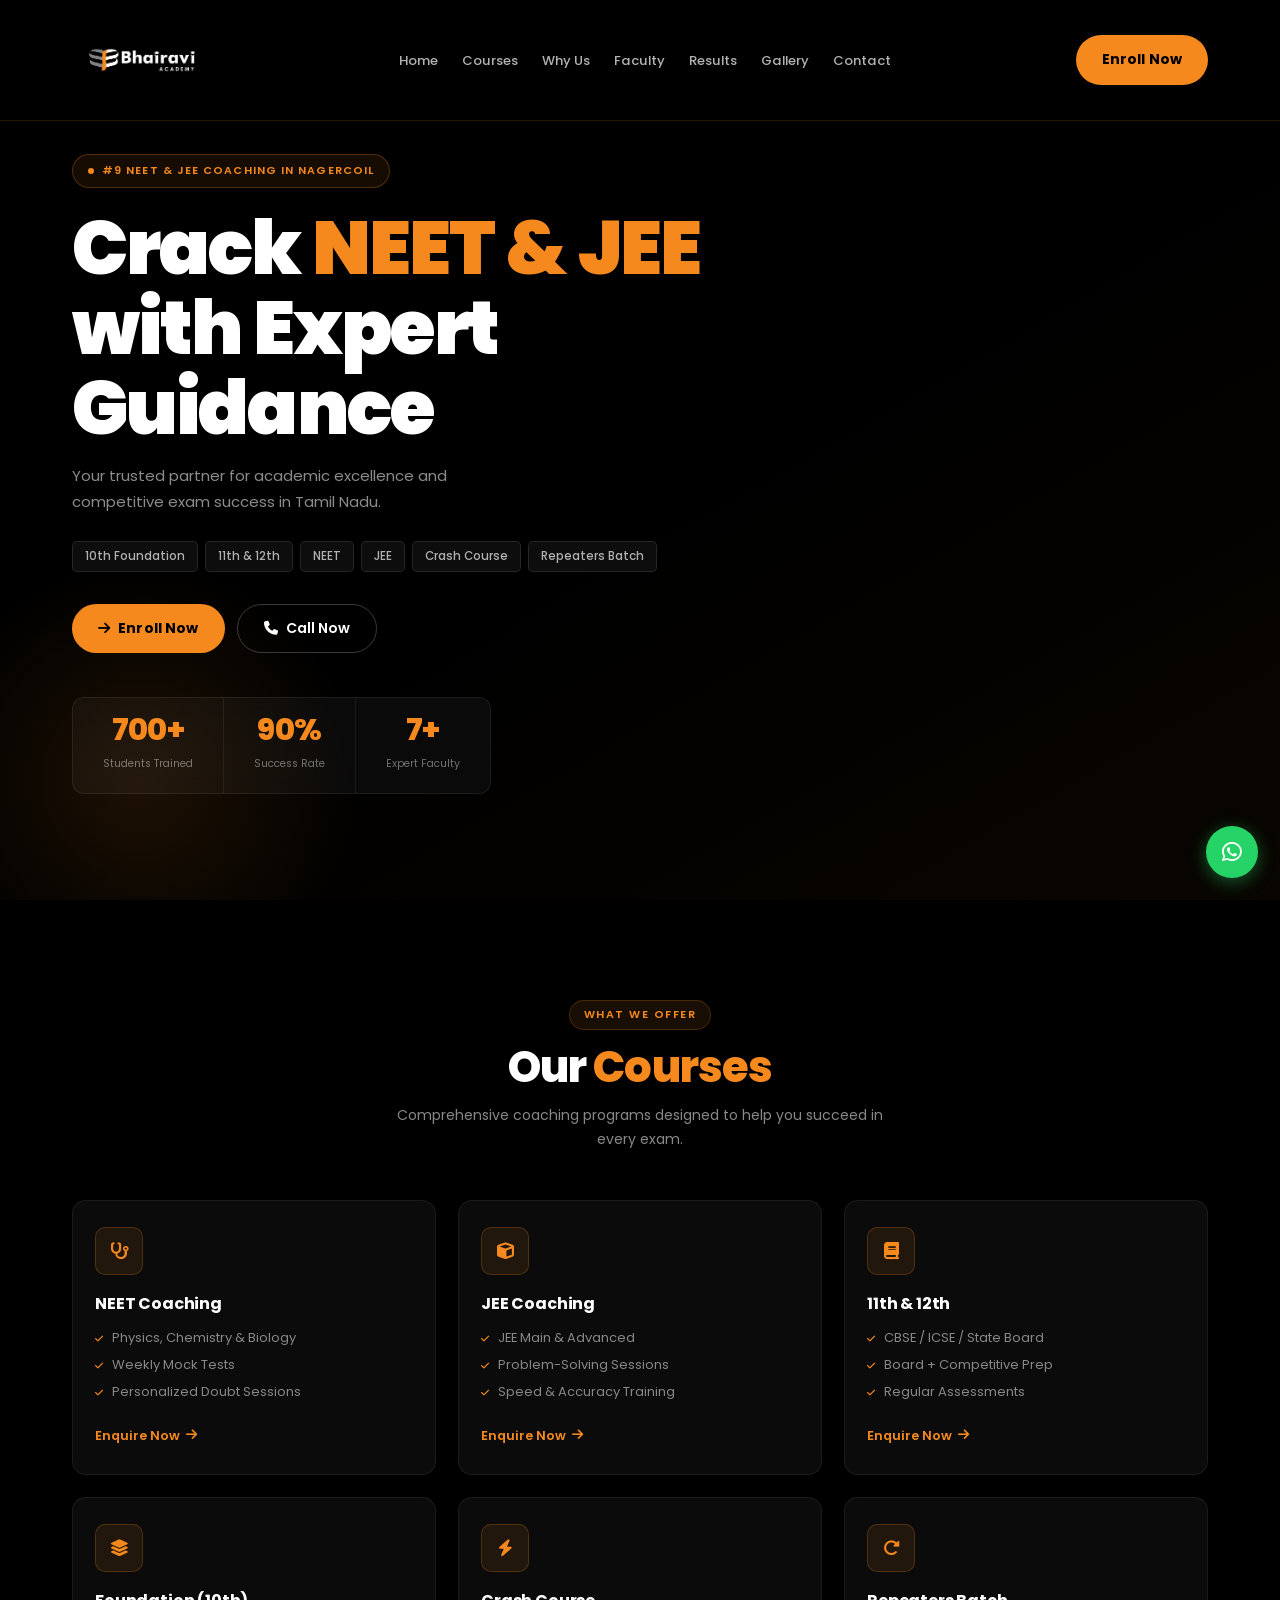
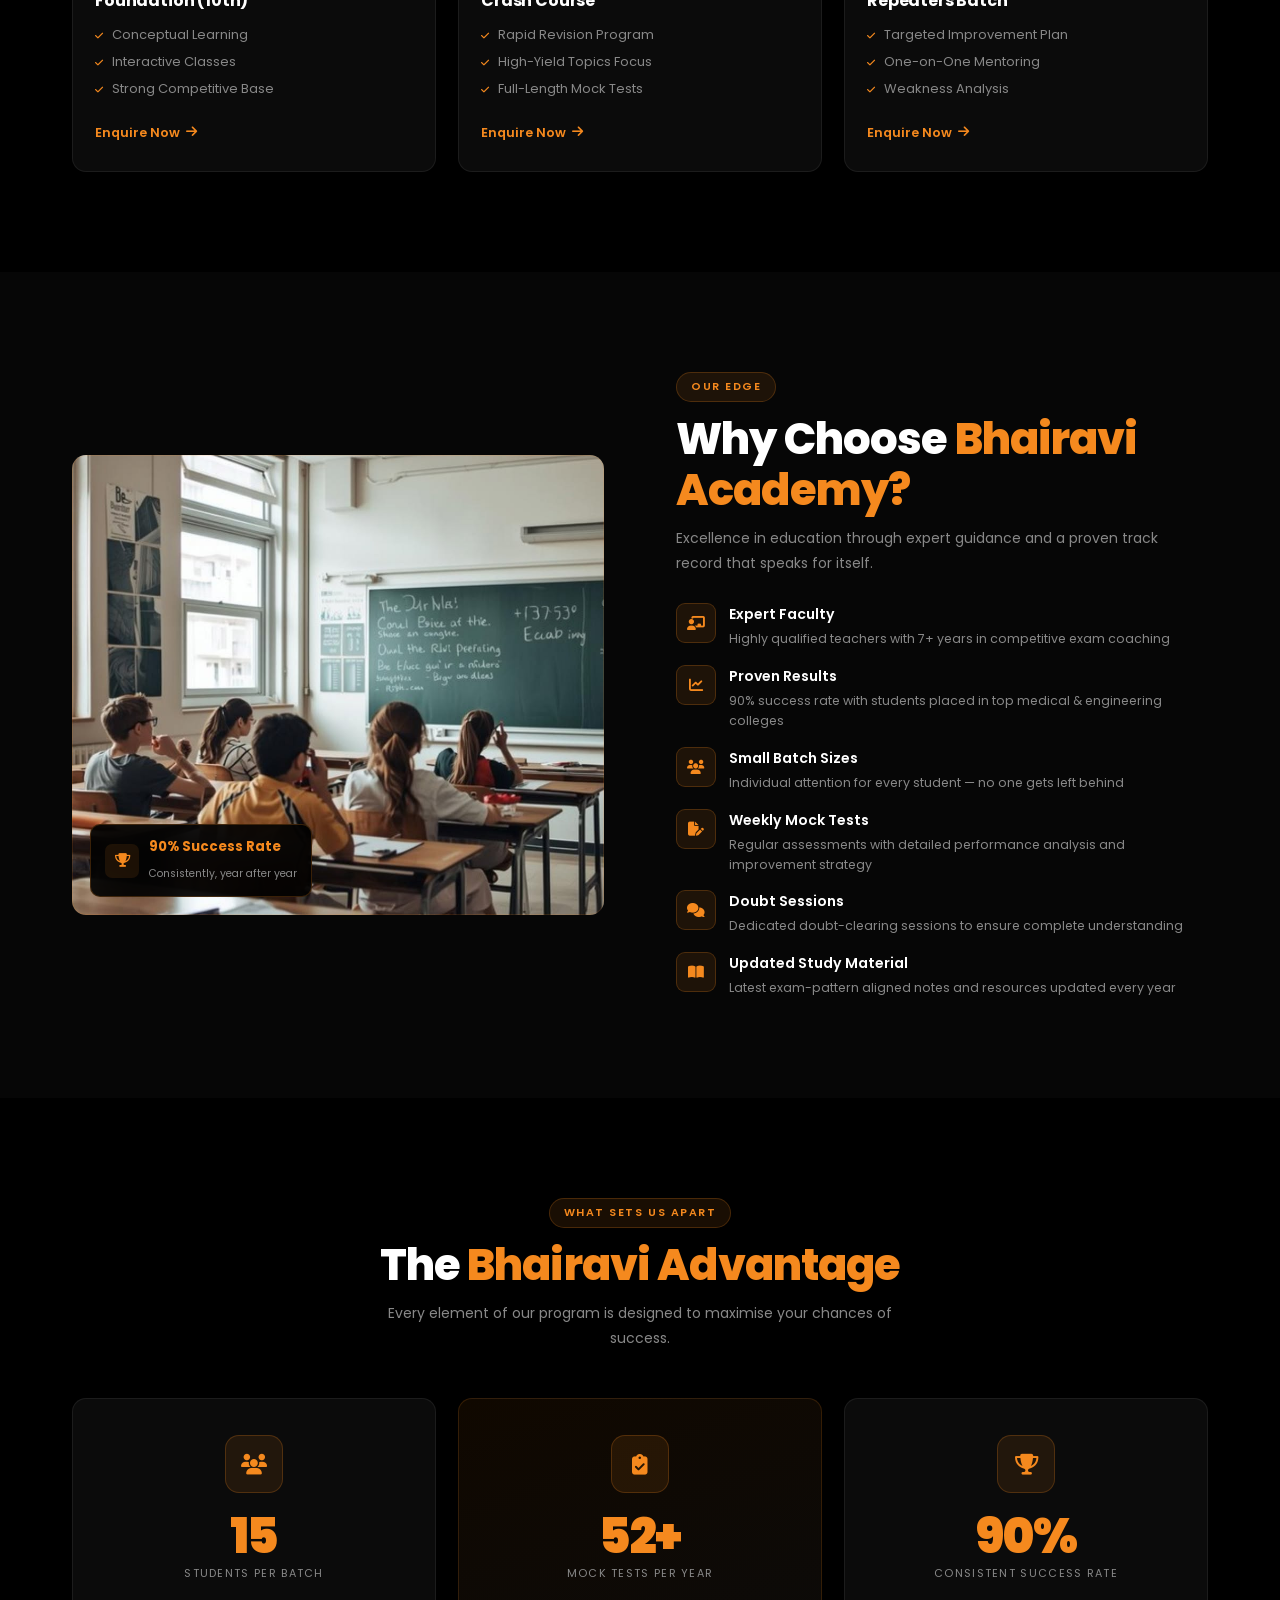
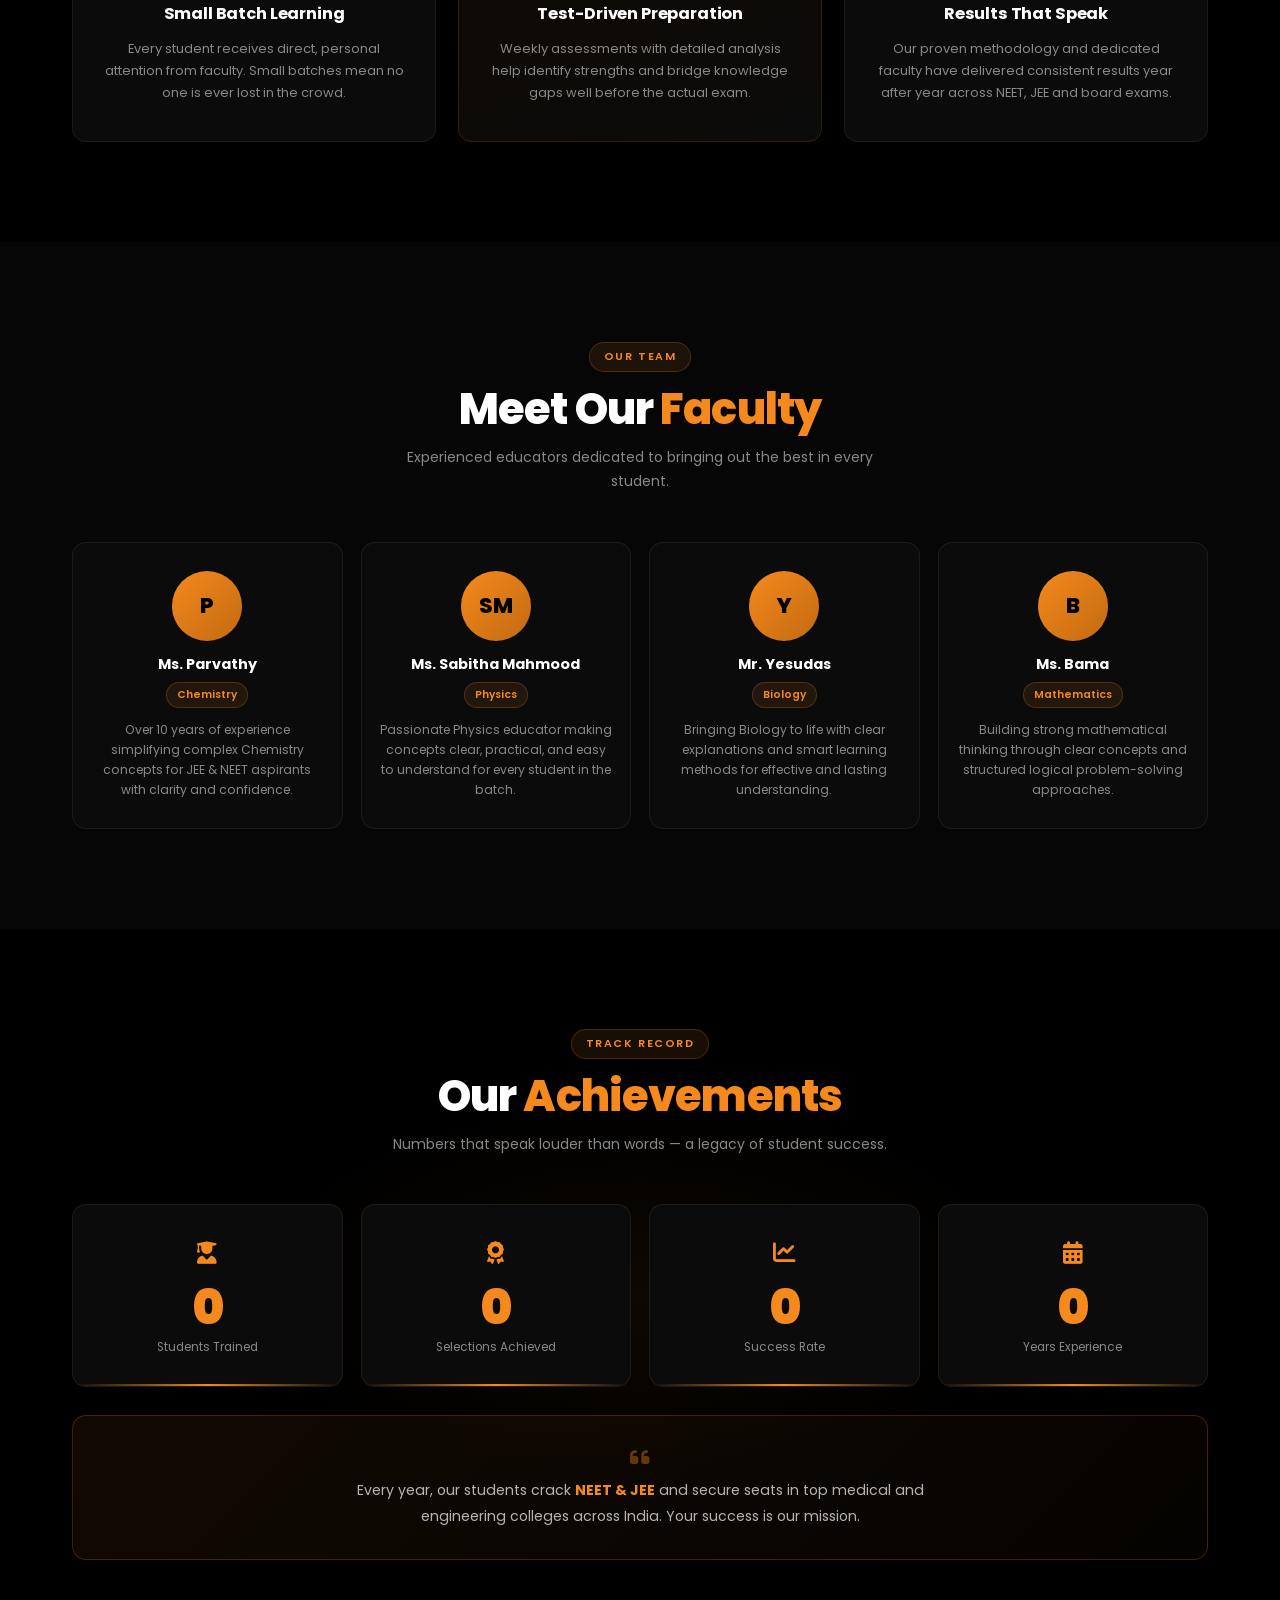
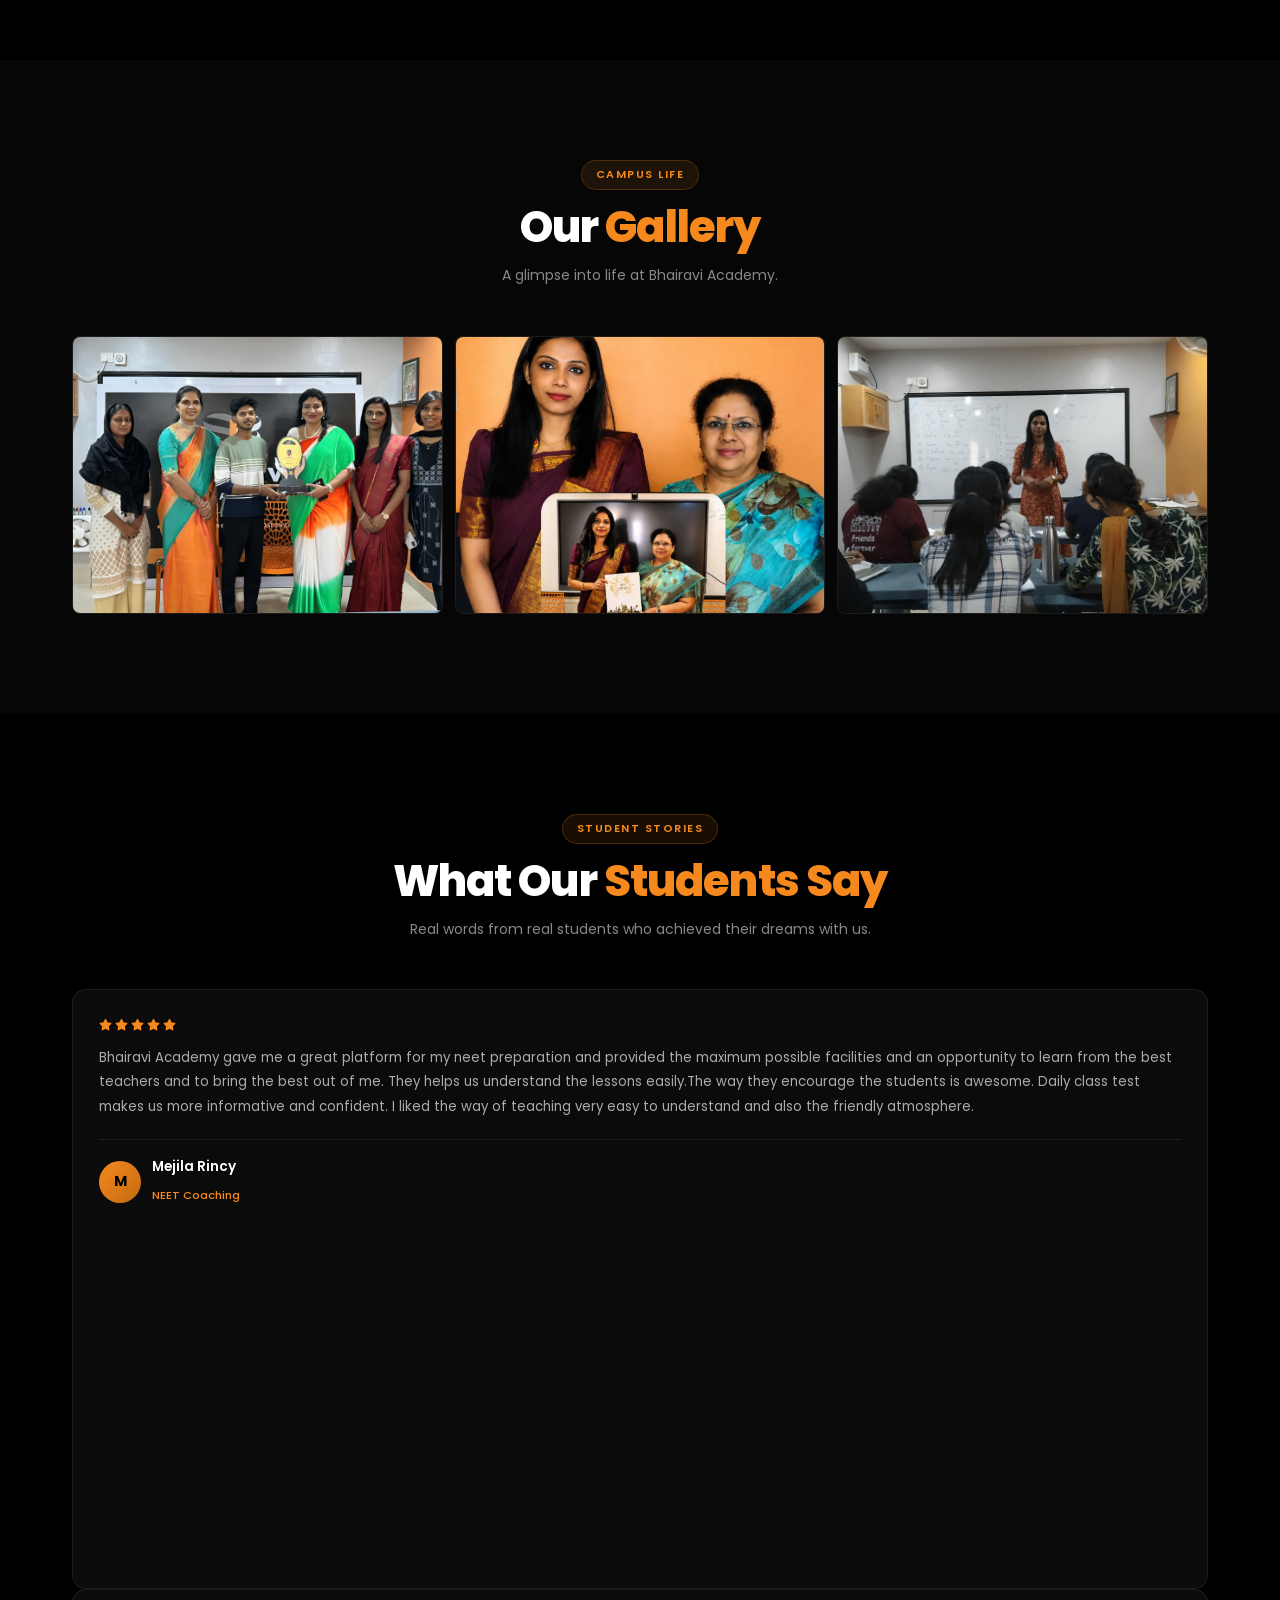
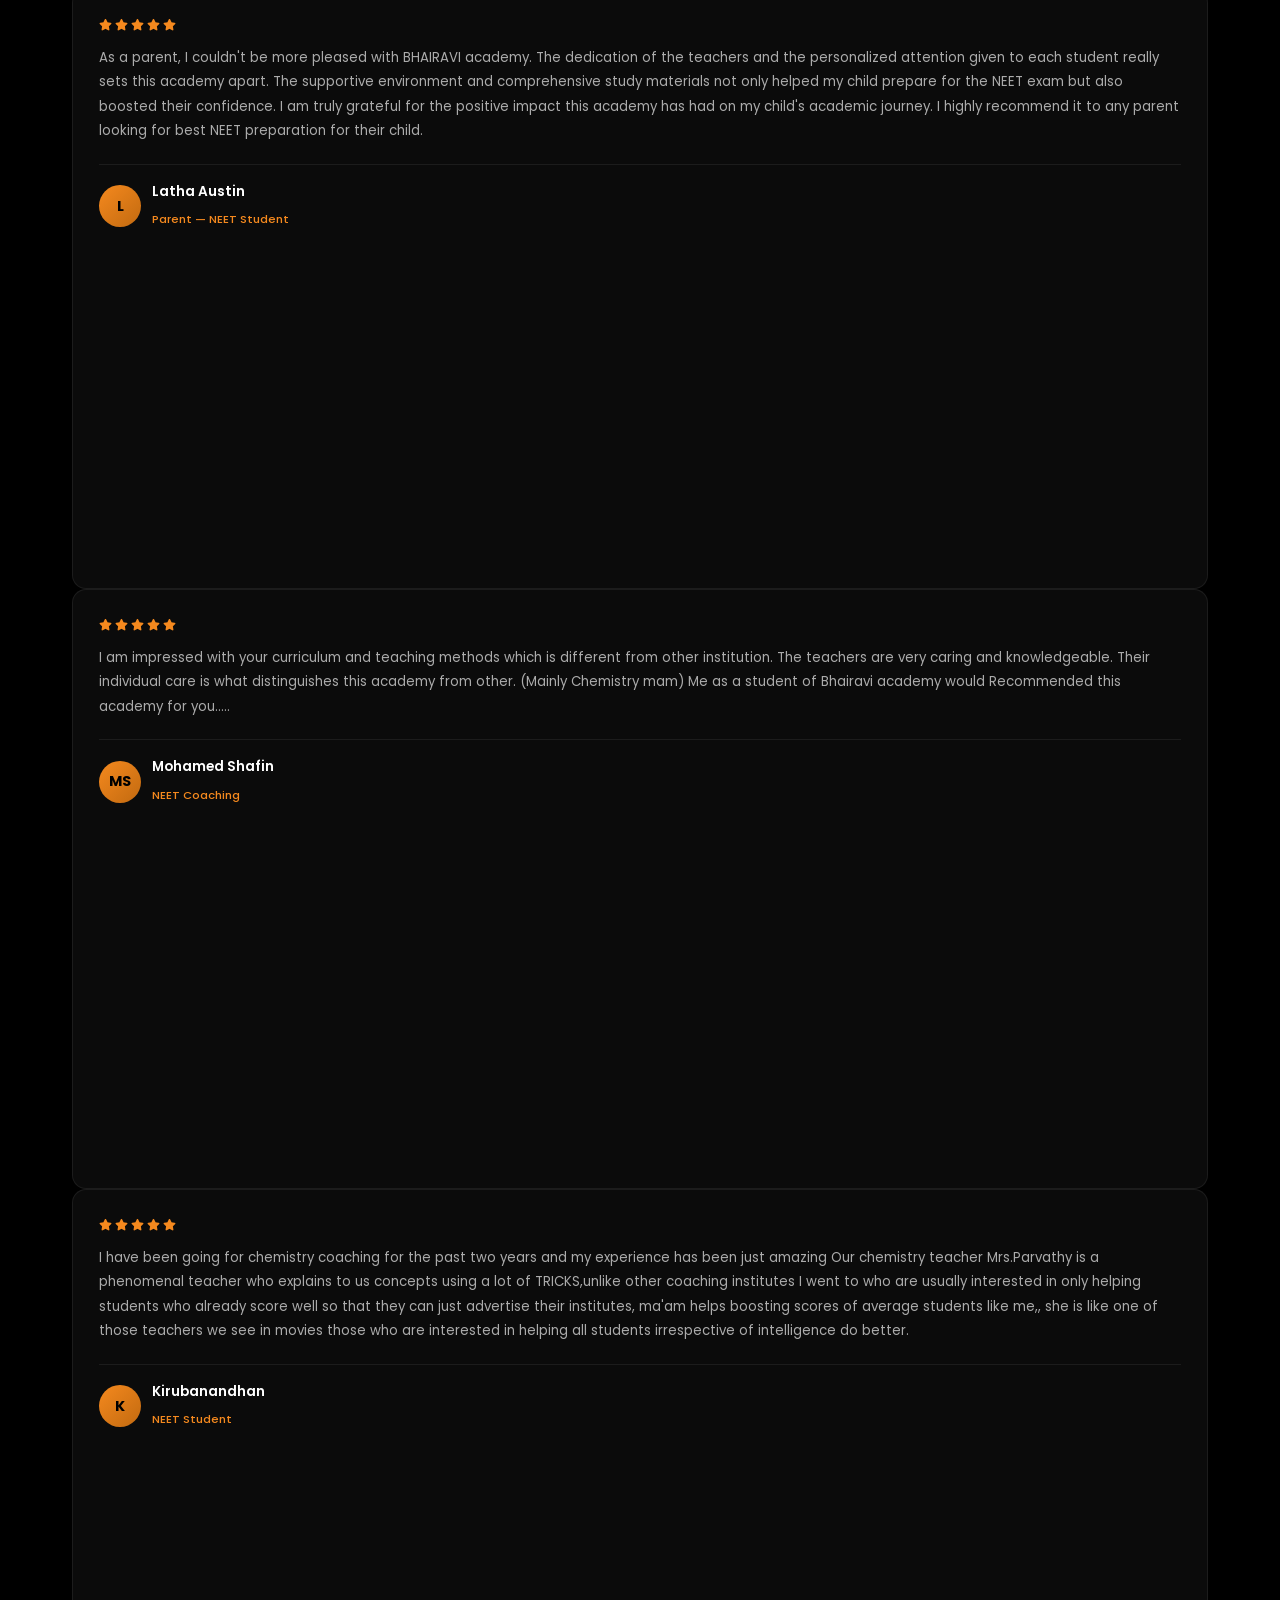
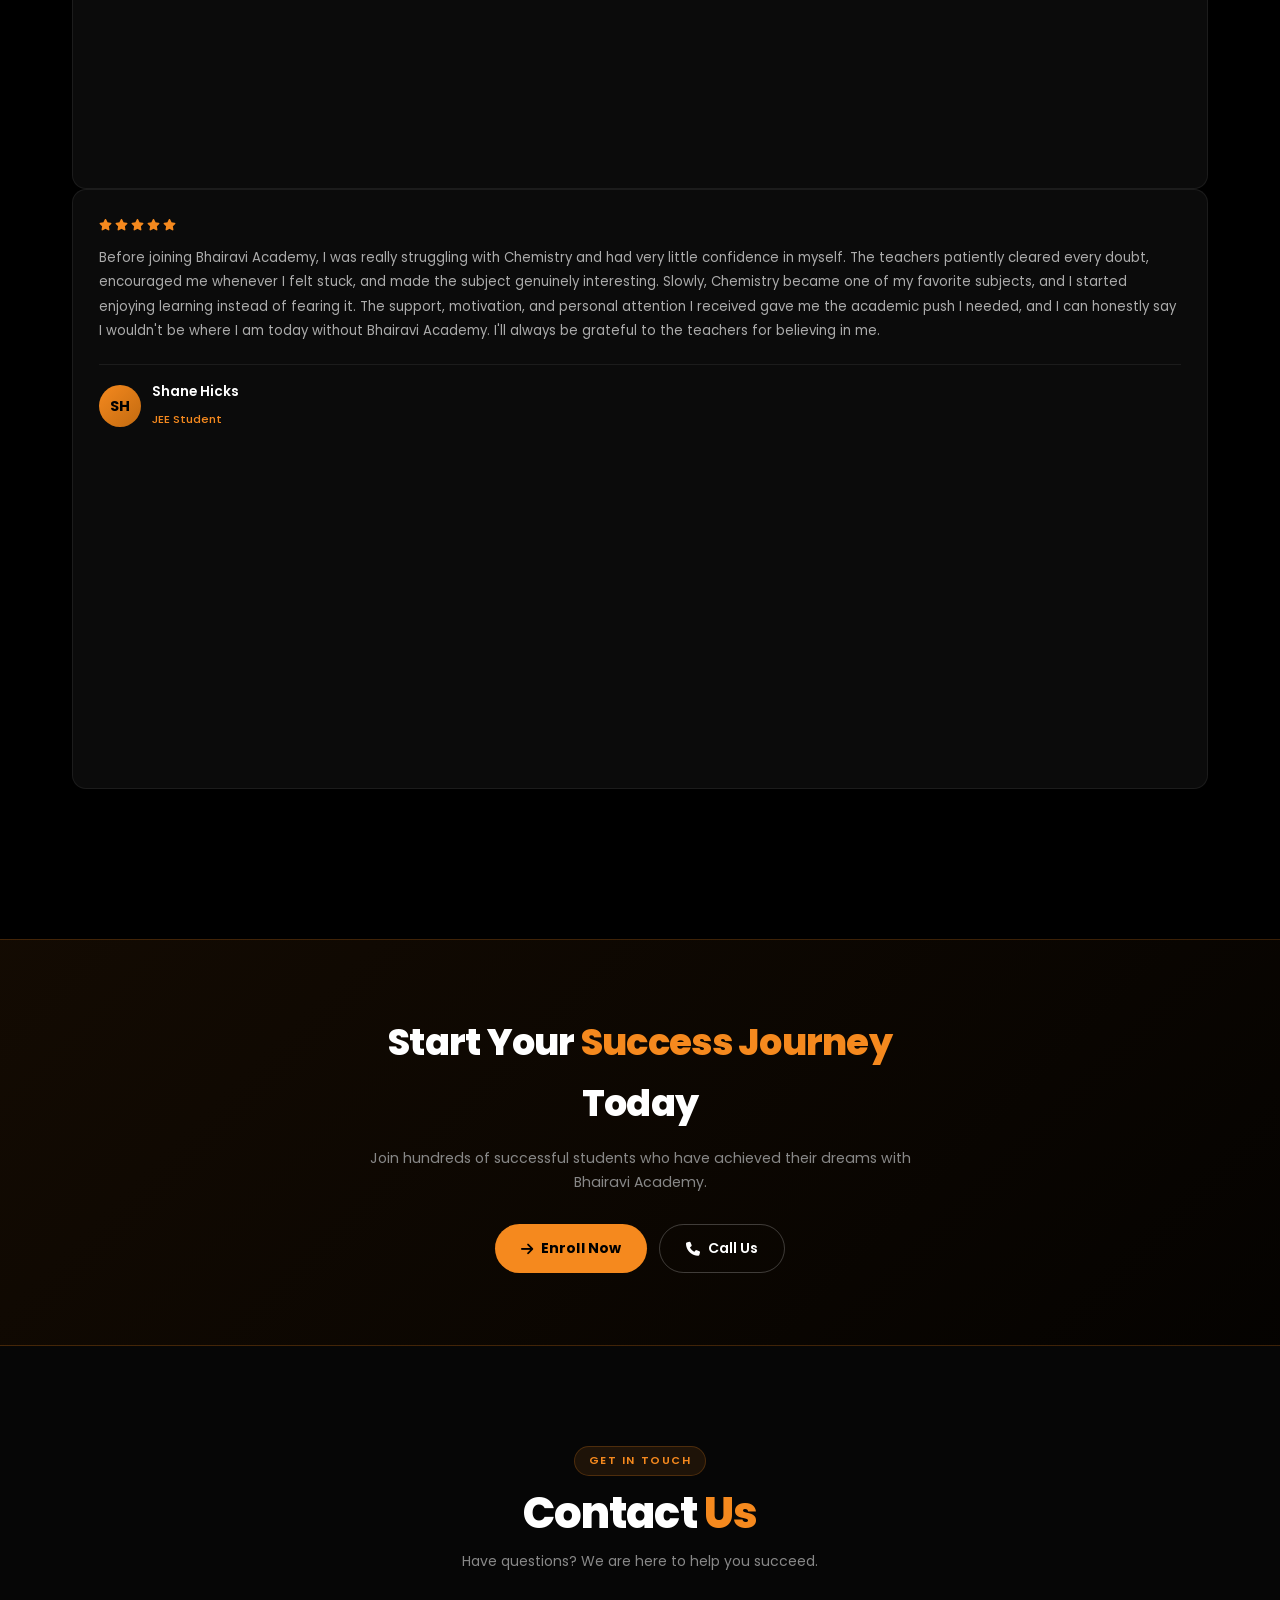
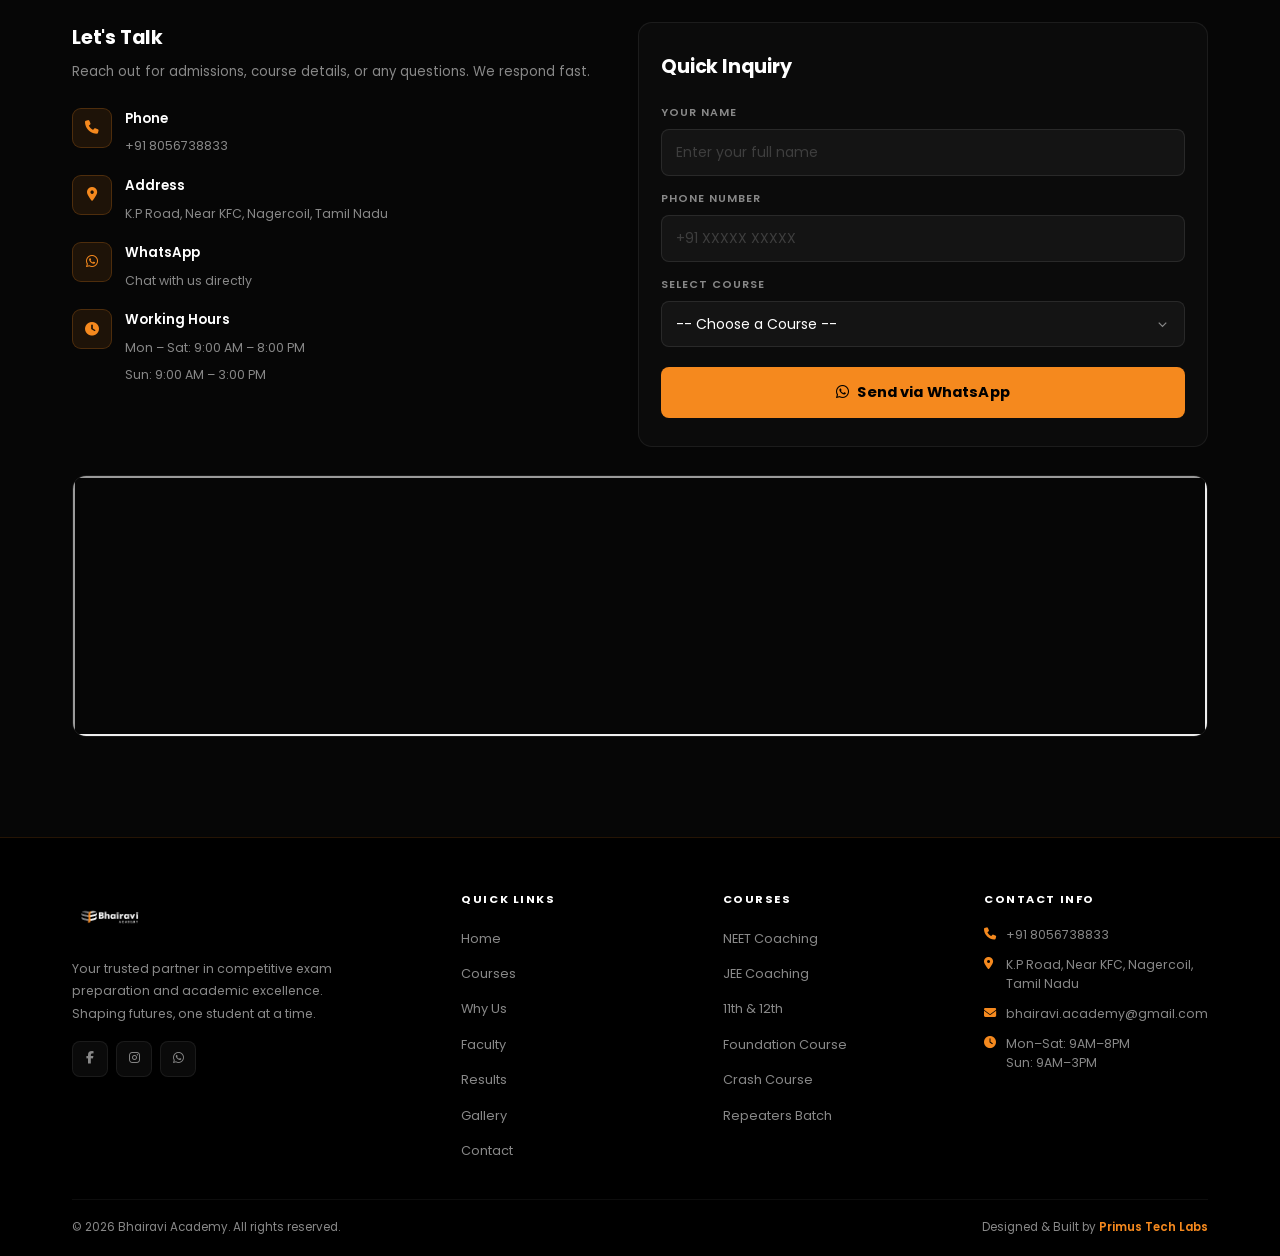
==== index.html @ cbb54122 "first commit" ====
<!DOCTYPE html>
<html lang="en">

<head>
    <meta charset="UTF-8">
    <meta name="viewport" content="width=device-width, initial-scale=1.0">
    <meta name="description"
        content="Bhairavi Academy - Expert NEET & JEE Coaching in Nagercoil. 90% Success Rate, Expert Faculty, Small Batches.">
    <meta name="theme-color" content="#F5891E">
    <title>Bhairavi Academy - NEET & JEE Coaching Excellence</title>

    <!-- Google Fonts -->
    <link href="https://fonts.googleapis.com/css2?family=Poppins:wght@300;400;500;600;700;800;900&display=swap"
        rel="stylesheet">
    <!-- AOS -->
    <link href="https://cdnjs.cloudflare.com/ajax/libs/aos/2.3.4/aos.css" rel="stylesheet">
    <!-- Swiper -->
    <link href="https://cdnjs.cloudflare.com/ajax/libs/Swiper/10.3.1/swiper-bundle.min.css" rel="stylesheet">
    <!-- Font Awesome -->
    <link rel="stylesheet" href="https://cdnjs.cloudflare.com/ajax/libs/font-awesome/6.5.0/css/all.min.css">
    <!-- Stylesheet -->
    <link rel="stylesheet" href="style.css">
</head>

<body>

    <!-- ===== NAVBAR ===== -->
    <nav class="navbar" id="navbar">
        <div class="container nav-container">
            <a href="#home" class="nav-logo">
                <img src="image.png" alt="Bhairavi Academy">
            </a>
            <ul class="nav-links" id="navLinks">
                <li><a href="#home">Home</a></li>
                <li><a href="#courses">Courses</a></li>
                <li><a href="#why-us">Why Us</a></li>
                <li><a href="#faculty">Faculty</a></li>
                <li><a href="#results">Results</a></li>
                <li><a href="#gallery">Gallery</a></li>
                <li><a href="#contact">Contact</a></li>
            </ul>
            <a href="#contact" class="btn-primary nav-enroll">Enroll Now</a>
            <button class="hamburger" id="hamburger" aria-label="Open menu">
                <span></span>
                <span></span>
                <span></span>
            </button>
        </div>
    </nav>

    <!-- Mobile Overlay -->
    <div class="mobile-overlay" id="mobileOverlay"></div>

    <!-- Mobile Drawer -->
    <div class="mobile-menu" id="mobileMenu">
        <button class="mobile-close" id="mobileClose" aria-label="Close menu">
            <i class="fas fa-times"></i>
        </button>
        <div class="mobile-logo">
            <img src="image.png" alt="Bhairavi Academy">
        </div>
        <nav class="mobile-nav">
            <a href="#home" class="mobile-link">Home</a>
            <a href="#courses" class="mobile-link">Courses</a>
            <a href="#why-us" class="mobile-link">Why Us</a>
            <a href="#faculty" class="mobile-link">Faculty</a>
            <a href="#results" class="mobile-link">Results</a>
            <a href="#gallery" class="mobile-link">Gallery</a>
            <a href="#contact" class="mobile-link">Contact</a>
        </nav>
        <a href="#contact" class="btn-primary mobile-link mobile-enroll">
            <i class="fas fa-arrow-right"></i> Enroll Now
        </a>
    </div>

    <!-- ===== HERO ===== -->
    <section class="hero" id="home">
        <div class="hero-bg"></div>
        <div class="hero-overlay"></div>
        <div class="hero-glow"></div>
        <div class="container">
            <div class="hero-content">
                <div class="hero-badge">
                    <span class="hero-badge-dot"></span>
                    <span>#9 NEET &amp; JEE Coaching in Nagercoil</span>
                </div>
                <h1 class="hero-title">
                    Crack <span class="text-accent">NEET &amp; JEE</span><br>
                    with Expert Guidance
                </h1>
                <p class="hero-subtitle">
                    Your trusted partner for academic excellence and competitive exam success in Tamil Nadu.
                </p>
                <div class="hero-tags">
                    <span class="tag">10th Foundation</span>
                    <span class="tag">11th &amp; 12th</span>
                    <span class="tag">NEET</span>
                    <span class="tag">JEE</span>
                    <span class="tag">Crash Course</span>
                    <span class="tag">Repeaters Batch</span>
                </div>
                <div class="hero-actions">
                    <a href="#contact" class="btn-primary">
                        <i class="fas fa-arrow-right"></i> Enroll Now
                    </a>
                    <a href="tel:+918056738833" class="btn-outline">
                        <i class="fas fa-phone"></i> Call Now
                    </a>
                </div>
                <div class="hero-stats">
                    <div class="hero-stat">
                        <strong>700+</strong>
                        <span>Students Trained</span>
                    </div>
                    <div class="hero-stat-divider"></div>
                    <div class="hero-stat">
                        <strong>90%</strong>
                        <span>Success Rate</span>
                    </div>
                    <div class="hero-stat-divider"></div>
                    <div class="hero-stat">
                        <strong>7+</strong>
                        <span>Expert Faculty</span>
                    </div>
                </div>
            </div>
        </div>
    </section>

    <!-- ===== COURSES ===== -->
    <section class="section" id="courses">
        <div class="container">
            <div class="section-header" data-aos="fade-up">
                <span class="section-label">What We Offer</span>
                <h2 class="section-title">Our <span class="text-accent">Courses</span></h2>
                <p class="section-subtitle">Comprehensive coaching programs designed to help you succeed in every exam.
                </p>
            </div>
            <div class="courses-grid">
                <div class="course-card" data-aos="fade-up" data-aos-delay="0">
                    <div class="course-icon">
                        <i class="fas fa-stethoscope"></i>
                    </div>
                    <h3 class="course-title">NEET Coaching</h3>
                    <ul class="course-list">
                        <li><i class="fas fa-check"></i> Physics, Chemistry &amp; Biology</li>
                        <li><i class="fas fa-check"></i> Weekly Mock Tests</li>
                        <li><i class="fas fa-check"></i> Personalized Doubt Sessions</li>
                    </ul>
                    <a href="#contact" class="course-cta">Enquire Now <i class="fas fa-arrow-right"></i></a>
                </div>
                <div class="course-card" data-aos="fade-up" data-aos-delay="80">
                    <div class="course-icon">
                        <i class="fas fa-cube"></i>
                    </div>
                    <h3 class="course-title">JEE Coaching</h3>
                    <ul class="course-list">
                        <li><i class="fas fa-check"></i> JEE Main &amp; Advanced</li>
                        <li><i class="fas fa-check"></i> Problem-Solving Sessions</li>
                        <li><i class="fas fa-check"></i> Speed &amp; Accuracy Training</li>
                    </ul>
                    <a href="#contact" class="course-cta">Enquire Now <i class="fas fa-arrow-right"></i></a>
                </div>
                <div class="course-card" data-aos="fade-up" data-aos-delay="160">
                    <div class="course-icon">
                        <i class="fas fa-book"></i>
                    </div>
                    <h3 class="course-title">11th &amp; 12th</h3>
                    <ul class="course-list">
                        <li><i class="fas fa-check"></i> CBSE / ICSE / State Board</li>
                        <li><i class="fas fa-check"></i> Board + Competitive Prep</li>
                        <li><i class="fas fa-check"></i> Regular Assessments</li>
                    </ul>
                    <a href="#contact" class="course-cta">Enquire Now <i class="fas fa-arrow-right"></i></a>
                </div>
                <div class="course-card" data-aos="fade-up" data-aos-delay="0">
                    <div class="course-icon">
                        <i class="fas fa-layer-group"></i>
                    </div>
                    <h3 class="course-title">Foundation (10th)</h3>
                    <ul class="course-list">
                        <li><i class="fas fa-check"></i> Conceptual Learning</li>
                        <li><i class="fas fa-check"></i> Interactive Classes</li>
                        <li><i class="fas fa-check"></i> Strong Competitive Base</li>
                    </ul>
                    <a href="#contact" class="course-cta">Enquire Now <i class="fas fa-arrow-right"></i></a>
                </div>
                <div class="course-card" data-aos="fade-up" data-aos-delay="80">
                    <div class="course-icon">
                        <i class="fas fa-bolt"></i>
                    </div>
                    <h3 class="course-title">Crash Course</h3>
                    <ul class="course-list">
                        <li><i class="fas fa-check"></i> Rapid Revision Program</li>
                        <li><i class="fas fa-check"></i> High-Yield Topics Focus</li>
                        <li><i class="fas fa-check"></i> Full-Length Mock Tests</li>
                    </ul>
                    <a href="#contact" class="course-cta">Enquire Now <i class="fas fa-arrow-right"></i></a>
                </div>
                <div class="course-card" data-aos="fade-up" data-aos-delay="160">
                    <div class="course-icon">
                        <i class="fas fa-rotate-right"></i>
                    </div>
                    <h3 class="course-title">Repeaters Batch</h3>
                    <ul class="course-list">
                        <li><i class="fas fa-check"></i> Targeted Improvement Plan</li>
                        <li><i class="fas fa-check"></i> One-on-One Mentoring</li>
                        <li><i class="fas fa-check"></i> Weakness Analysis</li>
                    </ul>
                    <a href="#contact" class="course-cta">Enquire Now <i class="fas fa-arrow-right"></i></a>
                </div>
            </div>
        </div>
    </section>

    <!-- ===== WHY CHOOSE US ===== -->
    <section class="section section-alt" id="why-us">
        <div class="container">
            <div class="why-grid">
                <div class="why-image-col" data-aos="fade-right">
                    <div class="why-image-wrap">
                        <img src="./images/about.png" alt="Students learning at Bhairavi Academy">
                        <div class="why-badge">
                            <div class="why-badge-icon">
                                <i class="fas fa-trophy"></i>
                            </div>
                            <div class="why-badge-text">
                                <strong>90% Success Rate</strong>
                                <span>Consistently, year after year</span>
                            </div>
                        </div>
                    </div>
                </div>
                <div class="why-content-col" data-aos="fade-left">
                    <span class="section-label">Our Edge</span>
                    <h2 class="section-title">Why Choose <span class="text-accent">Bhairavi Academy?</span></h2>
                    <p class="section-subtitle why-subtitle">Excellence in education through expert guidance and a
                        proven track record that speaks for itself.</p>
                    <div class="why-features">
                        <div class="why-feature">
                            <div class="why-icon"><i class="fas fa-chalkboard-user"></i></div>
                            <div class="why-text">
                                <h4>Expert Faculty</h4>
                                <p>Highly qualified teachers with 7+ years in competitive exam coaching</p>
                            </div>
                        </div>
                        <div class="why-feature">
                            <div class="why-icon"><i class="fas fa-chart-line"></i></div>
                            <div class="why-text">
                                <h4>Proven Results</h4>
                                <p>90% success rate with students placed in top medical &amp; engineering colleges</p>
                            </div>
                        </div>
                        <div class="why-feature">
                            <div class="why-icon"><i class="fas fa-users"></i></div>
                            <div class="why-text">
                                <h4>Small Batch Sizes</h4>
                                <p>Individual attention for every student — no one gets left behind</p>
                            </div>
                        </div>
                        <div class="why-feature">
                            <div class="why-icon"><i class="fas fa-file-pen"></i></div>
                            <div class="why-text">
                                <h4>Weekly Mock Tests</h4>
                                <p>Regular assessments with detailed performance analysis and improvement strategy</p>
                            </div>
                        </div>
                        <div class="why-feature">
                            <div class="why-icon"><i class="fas fa-comments"></i></div>
                            <div class="why-text">
                                <h4>Doubt Sessions</h4>
                                <p>Dedicated doubt-clearing sessions to ensure complete understanding</p>
                            </div>
                        </div>
                        <div class="why-feature">
                            <div class="why-icon"><i class="fas fa-book-open"></i></div>
                            <div class="why-text">
                                <h4>Updated Study Material</h4>
                                <p>Latest exam-pattern aligned notes and resources updated every year</p>
                            </div>
                        </div>
                    </div>
                </div>
            </div>
        </div>
    </section>

    <!-- ===== KEY FEATURES CARD SECTION ===== -->
    <section class="section features-section">
        <div class="container">
            <div class="section-header" data-aos="fade-up">
                <span class="section-label">What Sets Us Apart</span>
                <h2 class="section-title">The <span class="text-accent">Bhairavi Advantage</span></h2>
                <p class="section-subtitle">Every element of our program is designed to maximise your chances of
                    success.</p>
            </div>
            <div class="features-grid">
                <div class="feature-card" data-aos="fade-up" data-aos-delay="0">
                    <div class="feature-icon-wrap">
                        <i class="fas fa-users"></i>
                    </div>
                    <div class="feature-stat">15</div>
                    <div class="feature-stat-label">Students Per Batch</div>
                    <h3 class="feature-title">Small Batch Learning</h3>
                    <p class="feature-desc">Every student receives direct, personal attention from faculty. Small
                        batches mean no one is ever lost in the crowd.</p>
                </div>
                <div class="feature-card feature-card--highlight" data-aos="fade-up" data-aos-delay="120">
                    <div class="feature-icon-wrap">
                        <i class="fas fa-clipboard-check"></i>
                    </div>
                    <div class="feature-stat">52+</div>
                    <div class="feature-stat-label">Mock Tests Per Year</div>
                    <h3 class="feature-title">Test-Driven Preparation</h3>
                    <p class="feature-desc">Weekly assessments with detailed analysis help identify strengths and bridge
                        knowledge gaps well before the actual exam.</p>
                </div>
                <div class="feature-card" data-aos="fade-up" data-aos-delay="240">
                    <div class="feature-icon-wrap">
                        <i class="fas fa-trophy"></i>
                    </div>
                    <div class="feature-stat">90%</div>
                    <div class="feature-stat-label">Consistent Success Rate</div>
                    <h3 class="feature-title">Results That Speak</h3>
                    <p class="feature-desc">Our proven methodology and dedicated faculty have delivered consistent
                        results year after year across NEET, JEE and board exams.</p>
                </div>
            </div>
        </div>
    </section>

    <!-- ===== FACULTY ===== -->
    <section class="section section-alt" id="faculty">
        <div class="container">
            <div class="section-header" data-aos="fade-up">
                <span class="section-label">Our Team</span>
                <h2 class="section-title">Meet Our <span class="text-accent">Faculty</span></h2>
                <p class="section-subtitle">Experienced educators dedicated to bringing out the best in every student.
                </p>
            </div>
            <div class="faculty-grid">
                <div class="faculty-card" data-aos="fade-up" data-aos-delay="0">
                    <div class="faculty-avatar">P</div>
                    <h3 class="faculty-name">Ms. Parvathy</h3>
                    <span class="faculty-badge">Chemistry</span>
                    <p class="faculty-bio">Over 10 years of experience simplifying complex Chemistry concepts for JEE
                        &amp; NEET aspirants with clarity and confidence.</p>
                </div>
                <div class="faculty-card" data-aos="fade-up" data-aos-delay="80">
                    <div class="faculty-avatar">SM</div>
                    <h3 class="faculty-name">Ms. Sabitha Mahmood</h3>
                    <span class="faculty-badge">Physics</span>
                    <p class="faculty-bio">Passionate Physics educator making concepts clear, practical, and easy to
                        understand for every student in the batch.</p>
                </div>
                <div class="faculty-card" data-aos="fade-up" data-aos-delay="160">
                    <div class="faculty-avatar">Y</div>
                    <h3 class="faculty-name">Mr. Yesudas</h3>
                    <span class="faculty-badge">Biology</span>
                    <p class="faculty-bio">Bringing Biology to life with clear explanations and smart learning methods
                        for effective and lasting understanding.</p>
                </div>
                <div class="faculty-card" data-aos="fade-up" data-aos-delay="240">
                    <div class="faculty-avatar">B</div>
                    <h3 class="faculty-name">Ms. Bama</h3>
                    <span class="faculty-badge">Mathematics</span>
                    <p class="faculty-bio">Building strong mathematical thinking through clear concepts and structured
                        logical problem-solving approaches.</p>
                </div>
            </div>
        </div>
    </section>

    <!-- ===== ACHIEVEMENTS ===== -->
    <section class="section achievements-section" id="results">
        <div class="achievements-glow"></div>
        <div class="container">
            <div class="section-header" data-aos="fade-up">
                <span class="section-label">Track Record</span>
                <h2 class="section-title">Our <span class="text-accent">Achievements</span></h2>
                <p class="section-subtitle">Numbers that speak louder than words — a legacy of student success.</p>
            </div>
            <div class="stats-grid">
                <div class="stat-card" data-aos="fade-up" data-aos-delay="0">
                    <div class="stat-icon"><i class="fas fa-user-graduate"></i></div>
                    <div class="stat-num" data-target="700" data-suffix="+">0</div>
                    <div class="stat-label">Students Trained</div>
                </div>
                <div class="stat-card" data-aos="fade-up" data-aos-delay="80">
                    <div class="stat-icon"><i class="fas fa-award"></i></div>
                    <div class="stat-num" data-target="500" data-suffix="+">0</div>
                    <div class="stat-label">Selections Achieved</div>
                </div>
                <div class="stat-card" data-aos="fade-up" data-aos-delay="160">
                    <div class="stat-icon"><i class="fas fa-chart-line"></i></div>
                    <div class="stat-num" data-target="90" data-suffix="%">0</div>
                    <div class="stat-label">Success Rate</div>
                </div>
                <div class="stat-card" data-aos="fade-up" data-aos-delay="240">
                    <div class="stat-icon"><i class="fas fa-calendar-days"></i></div>
                    <div class="stat-num" data-target="10" data-suffix="+">0</div>
                    <div class="stat-label">Years Experience</div>
                </div>
            </div>
            <div class="achievements-banner" data-aos="fade-up">
                <i class="fas fa-quote-left achievements-quote-icon"></i>
                <p>Every year, our students crack <strong>NEET &amp; JEE</strong> and secure seats in top medical and
                    engineering colleges across India. Your success is our mission.</p>
            </div>
        </div>
    </section>

    <!-- ===== GALLERY ===== -->
    <section class="section section-alt" id="gallery">
        <div class="container">
            <div class="section-header" data-aos="fade-up">
                <span class="section-label">Campus Life</span>
                <h2 class="section-title">Our <span class="text-accent">Gallery</span></h2>
                <p class="section-subtitle">A glimpse into life at Bhairavi Academy.</p>
            </div>
            <div class="gallery-grid" data-aos="fade-up">
                <!-- Replace src with your actual image paths: ./images/gallery-1.jpg etc. -->
                <div class="gallery-item" data-index="0">
                    <img src="./images/gallery1.png" alt="Bhairavi Academy">
                    <div class="gallery-overlay"><i class="fas fa-expand-alt"></i></div>
                </div>
                <div class="gallery-item" data-index="1">
                    <img src="./images/gallery2.png" alt="Bhairavi Academy">
                    <div class="gallery-overlay"><i class="fas fa-expand-alt"></i></div>
                </div>
                <div class="gallery-item" data-index="2">
                    <img src="./images/gallery3.png" alt="Bhairavi Academy">
                    <div class="gallery-overlay"><i class="fas fa-expand-alt"></i></div>
                </div>
            </div>
        </div>
    </section>

    <!-- Lightbox -->
    <div class="lightbox" id="lightbox">
        <button class="lightbox-close" id="lightboxClose" aria-label="Close"><i class="fas fa-times"></i></button>
        <button class="lightbox-nav lightbox-prev" id="lightboxPrev" aria-label="Previous"><i
                class="fas fa-chevron-left"></i></button>
        <img class="lightbox-img" id="lightboxImg" src="" alt="Gallery Image">
        <button class="lightbox-nav lightbox-next" id="lightboxNext" aria-label="Next"><i
                class="fas fa-chevron-right"></i></button>
    </div>

    <!-- ===== TESTIMONIALS ===== -->
    <section class="section" id="testimonials">
        <div class="container">
            <div class="section-header" data-aos="fade-up">
                <span class="section-label">Student Stories</span>
                <h2 class="section-title">What Our <span class="text-accent">Students Say</span></h2>
                <p class="section-subtitle">Real words from real students who achieved their dreams with us.</p>
            </div>
            <div class="swiper testimonial-swiper" data-aos="fade-up">
                <div class="swiper-wrapper">
                    <div class="swiper-slide">
                        <div class="testimonial-card">
                            <div class="testimonial-stars">
                                <i class="fas fa-star"></i><i class="fas fa-star"></i><i class="fas fa-star"></i><i
                                    class="fas fa-star"></i><i class="fas fa-star"></i>
                            </div>
                            <p class="testimonial-text">Bhairavi Academy gave me a great platform for my neet
                                preparation and provided the maximum possible facilities and an opportunity to learn
                                from the best teachers and to bring the best out of me. They helps us understand the
                                lessons easily.The way they encourage the students is awesome. Daily class test makes us
                                more informative and confident. I liked the way of teaching very easy to understand and
                                also the friendly atmosphere.</p>
                            <div class="testimonial-author">
                                <div class="testimonial-avatar">M</div>
                                <div class="testimonial-info">
                                    <strong>Mejila Rincy</strong>
                                    <span>NEET Coaching</span>
                                </div>
                            </div>
                        </div>
                    </div>
                    <div class="swiper-slide">
                        <div class="testimonial-card">
                            <div class="testimonial-stars">
                                <i class="fas fa-star"></i><i class="fas fa-star"></i><i class="fas fa-star"></i><i
                                    class="fas fa-star"></i><i class="fas fa-star"></i>
                            </div>
                            <p class="testimonial-text">As a parent, I couldn't be more pleased with BHAIRAVI academy.
                                The dedication of the teachers and the personalized attention given to each student
                                really sets this academy apart. The supportive environment and comprehensive study
                                materials not only helped my child prepare for the NEET exam but also boosted their
                                confidence. I am truly grateful for the positive impact this academy has had on my
                                child's academic journey. I highly recommend it to any parent looking for best NEET
                                preparation for their child.</p>
                            <div class="testimonial-author">
                                <div class="testimonial-avatar">L</div>
                                <div class="testimonial-info">
                                    <strong>Latha Austin</strong>
                                    <span>Parent — NEET Student</span>
                                </div>
                            </div>
                        </div>
                    </div>
                    <div class="swiper-slide">
                        <div class="testimonial-card">
                            <div class="testimonial-stars">
                                <i class="fas fa-star"></i><i class="fas fa-star"></i><i class="fas fa-star"></i><i
                                    class="fas fa-star"></i><i class="fas fa-star"></i>
                            </div>
                            <p class="testimonial-text">I am impressed with your curriculum and teaching methods which
                                is different from other institution.
                                The teachers are very caring and knowledgeable.
                                Their individual care is what distinguishes this academy from other. (Mainly Chemistry
                                mam)
                                Me as a student of Bhairavi academy would
                                Recommended this academy for you.....</p>
                            <div class="testimonial-author">
                                <div class="testimonial-avatar">MS</div>
                                <div class="testimonial-info">
                                    <strong>Mohamed Shafin</strong>
                                    <span>NEET Coaching</span>
                                </div>
                            </div>
                        </div>
                    </div>

                    <div class="swiper-slide">
                        <div class="testimonial-card">
                            <div class="testimonial-stars">
                                <i class="fas fa-star"></i><i class="fas fa-star"></i><i class="fas fa-star"></i><i
                                    class="fas fa-star"></i><i class="fas fa-star"></i>
                            </div>
                            <p class="testimonial-text">I have been going for chemistry coaching for the past two years
                                and my experience has been just amazing
                                Our chemistry teacher Mrs.Parvathy is a phenomenal teacher who explains to us concepts
                                using a lot of TRICKS,unlike other coaching institutes I went to who
                                are usually interested in only helping students who already score well so that they can
                                just advertise their institutes, ma'am helps boosting scores of average students like
                                me,, she is like one of those teachers we see in movies those who are interested in
                                helping all students irrespective of intelligence do better.</p>
                            <div class="testimonial-author">
                                <div class="testimonial-avatar">K</div>
                                <div class="testimonial-info">
                                    <strong>Kirubanandhan</strong>
                                    <span>NEET Student</span>
                                </div>
                            </div>
                        </div>
                    </div>
                    <div class="swiper-slide">
                        <div class="testimonial-card">
                            <div class="testimonial-stars">
                                <i class="fas fa-star"></i><i class="fas fa-star"></i><i class="fas fa-star"></i><i
                                    class="fas fa-star"></i><i class="fas fa-star"></i>
                            </div>
                            <p class="testimonial-text">Before joining Bhairavi Academy, I was really struggling with
                                Chemistry and had very little confidence in myself. The teachers patiently cleared every
                                doubt, encouraged me whenever I felt stuck, and made the subject genuinely interesting.
                                Slowly, Chemistry became one of my favorite subjects, and I started enjoying learning
                                instead of fearing it. The support, motivation, and personal attention I received gave
                                me the academic push I needed, and I can honestly say I wouldn't be where I am today
                                without Bhairavi Academy. I'll always be grateful to the teachers for believing in me.
                            </p>
                            <div class="testimonial-author">
                                <div class="testimonial-avatar">SH</div>
                                <div class="testimonial-info">
                                    <strong>Shane Hicks</strong>
                                    <span>JEE Student</span>
                                </div>
                            </div>
                        </div>
                    </div>




                </div>
                <div class="swiper-pagination"></div>
            </div>
        </div>
    </section>

    <!-- ===== CTA ===== -->
    <section class="cta-section">
        <div class="container">
            <div class="cta-content" data-aos="fade-up">
                <h2>Start Your <span class="text-accent">Success Journey</span> Today</h2>
                <p>Join hundreds of successful students who have achieved their dreams with Bhairavi Academy.</p>
                <div class="cta-actions">
                    <a href="#contact" class="btn-primary"><i class="fas fa-arrow-right"></i> Enroll Now</a>
                    <a href="tel:+918056738833" class="btn-outline"><i class="fas fa-phone"></i> Call Us</a>
                </div>
            </div>
        </div>
    </section>

    <!-- ===== CONTACT ===== -->
    <section class="section section-alt" id="contact">
        <div class="container">
            <div class="section-header" data-aos="fade-up">
                <span class="section-label">Get In Touch</span>
                <h2 class="section-title">Contact <span class="text-accent">Us</span></h2>
                <p class="section-subtitle">Have questions? We are here to help you succeed.</p>
            </div>
            <div class="contact-grid">
                <div class="contact-info" data-aos="fade-right">
                    <h3>Let's Talk</h3>
                    <p>Reach out for admissions, course details, or any questions. We respond fast.</p>
                    <div class="contact-items">
                        <div class="contact-item">
                            <div class="contact-icon"><i class="fas fa-phone"></i></div>
                            <div class="contact-text">
                                <strong>Phone</strong>
                                <a href="tel:+918056738833">+91 8056738833</a>
                            </div>
                        </div>
                        <div class="contact-item">
                            <div class="contact-icon"><i class="fas fa-location-dot"></i></div>
                            <div class="contact-text">
                                <strong>Address</strong>
                                <span>K.P Road, Near KFC, Nagercoil, Tamil Nadu</span>
                            </div>
                        </div>
                        <div class="contact-item">
                            <div class="contact-icon"><i class="fab fa-whatsapp"></i></div>
                            <div class="contact-text">
                                <strong>WhatsApp</strong>
                                <a href="https://wa.me/918056738833" target="_blank" rel="noopener">Chat with us
                                    directly</a>
                            </div>
                        </div>
                        <div class="contact-item">
                            <div class="contact-icon"><i class="fas fa-clock"></i></div>
                            <div class="contact-text">
                                <strong>Working Hours</strong>
                                <span>Mon – Sat: 9:00 AM – 8:00 PM<br>Sun: 9:00 AM – 3:00 PM</span>
                            </div>
                        </div>
                    </div>
                </div>
                <div class="contact-form-wrap" data-aos="fade-left">
                    <h3>Quick Inquiry</h3>
                    <div class="form-group">
                        <label for="formName">Your Name</label>
                        <input type="text" id="formName" placeholder="Enter your full name" autocomplete="name">
                    </div>
                    <div class="form-group">
                        <label for="formPhone">Phone Number</label>
                        <input type="tel" id="formPhone" placeholder="+91 XXXXX XXXXX" autocomplete="tel">
                    </div>
                    <div class="form-group">
                        <label for="formCourse">Select Course</label>
                        <select id="formCourse">
                            <option value="">-- Choose a Course --</option>
                            <option value="NEET Coaching">NEET Coaching</option>
                            <option value="JEE Coaching">JEE Coaching</option>
                            <option value="11th & 12th (CBSE/ICSE/State)">11th &amp; 12th (CBSE/ICSE/State)</option>
                            <option value="Foundation Course (10th)">Foundation Course (10th)</option>
                            <option value="Crash Course">Crash Course</option>
                            <option value="Repeaters Batch">Repeaters Batch</option>
                        </select>
                    </div>
                    <button class="btn-primary btn-full" id="submitBtn">
                        <i class="fab fa-whatsapp"></i> Send via WhatsApp
                    </button>
                </div>
            </div>
            <div class="contact-map" data-aos="fade-up">
                <iframe
                    src="https://www.google.com/maps/embed?pb=!1m18!1m12!1m3!1d3945.0373891456627!2d77.41427!3d8.17286!2m3!1f0!2f0!3f0!3m2!1i1024!2i768!4f13.1!3m3!1m2!1s0x3b0441e5e5e5e5e5%3A0x0!2sKP%20Road%20Nagercoil!5e0!3m2!1sen!2sin!4v1234567890"
                    allowfullscreen loading="lazy" referrerpolicy="no-referrer-when-downgrade"
                    title="Bhairavi Academy Location">
                </iframe>
            </div>
        </div>
    </section>

    <!-- ===== FOOTER ===== -->
    <footer class="footer">
        <div class="container">
            <div class="footer-grid">
                <div class="footer-brand">
                    <img src="image.png" alt="Bhairavi Academy" class="footer-logo">
                    <p>Your trusted partner in competitive exam preparation and academic excellence. Shaping futures,
                        one student at a time.</p>
                    <div class="social-links">
                        <a href="https://www.facebook.com/bhairavistudycentrengl/" target="_blank" rel="noopener"
                            aria-label="Facebook">
                            <i class="fab fa-facebook-f"></i>
                        </a>
                        <a href="https://www.instagram.com/bhairavi_academy?igsh=ZDFuajh6OW03ZW9x" target="_blank"
                            rel="noopener" aria-label="Instagram">
                            <i class="fab fa-instagram"></i>
                        </a>
                        <a href="https://wa.me/918056738833" target="_blank" rel="noopener" aria-label="WhatsApp">
                            <i class="fab fa-whatsapp"></i>
                        </a>
                    </div>
                </div>
                <div class="footer-col">
                    <h4>Quick Links</h4>
                    <ul>
                        <li><a href="#home">Home</a></li>
                        <li><a href="#courses">Courses</a></li>
                        <li><a href="#why-us">Why Us</a></li>
                        <li><a href="#faculty">Faculty</a></li>
                        <li><a href="#results">Results</a></li>
                        <li><a href="#gallery">Gallery</a></li>
                        <li><a href="#contact">Contact</a></li>
                    </ul>
                </div>
                <div class="footer-col">
                    <h4>Courses</h4>
                    <ul>
                        <li><a href="#courses">NEET Coaching</a></li>
                        <li><a href="#courses">JEE Coaching</a></li>
                        <li><a href="#courses">11th &amp; 12th</a></li>
                        <li><a href="#courses">Foundation Course</a></li>
                        <li><a href="#courses">Crash Course</a></li>
                        <li><a href="#courses">Repeaters Batch</a></li>
                    </ul>
                </div>
                <div class="footer-col">
                    <h4>Contact Info</h4>
                    <div class="footer-contact">
                        <div class="footer-contact-item">
                            <i class="fas fa-phone"></i>
                            <span>+91 8056738833</span>
                        </div>
                        <div class="footer-contact-item">
                            <i class="fas fa-location-dot"></i>
                            <span>K.P Road, Near KFC, Nagercoil, Tamil Nadu</span>
                        </div>
                        <div class="footer-contact-item">
                            <i class="fas fa-envelope"></i>
                            <span>bhairavi.academy@gmail.com</span>
                        </div>
                        <div class="footer-contact-item">
                            <i class="fas fa-clock"></i>
                            <span>Mon–Sat: 9AM–8PM<br>Sun: 9AM–3PM</span>
                        </div>
                    </div>
                </div>
            </div>
            <div class="footer-bottom">
                <p>&copy; 2026 Bhairavi Academy. All rights reserved.</p>
                <!-- Update the href below to your Primus Tech Labs live URL -->
                <p>Designed &amp; Built by <a href="https://www.primustechlabs.in" target="_blank"
                        rel="noopener">Primus Tech Labs</a></p>
            </div>
        </div>
    </footer>

    <!-- WhatsApp Float -->
    <a href="https://wa.me/918056738833" target="_blank" rel="noopener" class="wa-float" aria-label="Chat on WhatsApp">
        <i class="fab fa-whatsapp"></i>
    </a>

    <!-- Scripts -->
    <script src="https://cdnjs.cloudflare.com/ajax/libs/aos/2.3.4/aos.js"></script>
    <script src="https://cdnjs.cloudflare.com/ajax/libs/Swiper/10.3.1/swiper-bundle.min.js"></script>
    <script src="script.js"></script>
</body>

</html>
---- style.css ----
/* ============================================
   BHAIRAVI ACADEMY — STYLESHEET
   Version 2.1 | Primus Tech Labs
   Mobile-first approach
   ============================================ */

/* 01. Variables
   ============================================ */
:root {
    --clr-bg: #000000;
    --clr-bg-alt: #060606;
    --clr-card: #0b0b0b;
    --clr-accent: #F5891E;
    --clr-accent-dim: rgba(245, 137, 30, 0.10);
    --clr-accent-bd: rgba(245, 137, 30, 0.22);
    --clr-white: #ffffff;
    --clr-gray: #888888;
    --clr-border: rgba(255, 255, 255, 0.07);

    --font: 'Poppins', sans-serif;
    --radius: 14px;
    --radius-sm: 8px;
    --ease: 0.35s ease;
}

/* 02. Reset & Base
   ============================================ */
*,
*::before,
*::after {
    margin: 0;
    padding: 0;
    box-sizing: border-box;
}

html {
    scroll-behavior: smooth;
    font-size: 16px;
    -webkit-text-size-adjust: 100%;
}

body {
    background: var(--clr-bg);
    color: var(--clr-white);
    font-family: var(--font);
    line-height: 1.65;
    overflow-x: hidden;
    -webkit-font-smoothing: antialiased;
    -moz-osx-font-smoothing: grayscale;
}

img {
    display: block;
    max-width: 100%;
}

a {
    text-decoration: none;
    color: inherit;
}

ul {
    list-style: none;
}

button {
    font-family: var(--font);
    cursor: pointer;
    border: none;
    background: none;
}

input,
select,
textarea {
    font-family: var(--font);
}

::-webkit-scrollbar {
    width: 4px;
}

::-webkit-scrollbar-track {
    background: var(--clr-bg);
}

::-webkit-scrollbar-thumb {
    background: var(--clr-accent);
    border-radius: 2px;
}

/* 03. Layout Utilities
   ============================================ */
.container {
    width: 100%;
    max-width: 1200px;
    margin: 0 auto;
    padding: 0 18px;
}

.section {
    padding: 72px 0;
}

.section-alt {
    background: var(--clr-bg-alt);
}

.section-header {
    text-align: center;
    margin-bottom: 48px;
}

.section-label {
    display: inline-block;
    background: var(--clr-accent-dim);
    border: 1px solid var(--clr-accent-bd);
    color: var(--clr-accent);
    font-size: 0.68rem;
    font-weight: 600;
    letter-spacing: 0.14em;
    text-transform: uppercase;
    padding: 5px 14px;
    border-radius: 100px;
    margin-bottom: 12px;
}

.section-title {
    font-size: 1.8rem;
    font-weight: 800;
    line-height: 1.18;
    letter-spacing: -0.02em;
    margin-bottom: 10px;
}

.section-subtitle {
    color: var(--clr-gray);
    font-size: 0.875rem;
    max-width: 520px;
    margin: 0 auto;
    line-height: 1.75;
}

.text-accent {
    color: var(--clr-accent);
}

/* 04. Buttons
   ============================================ */
.btn-primary {
    display: inline-flex;
    align-items: center;
    gap: 8px;
    background: var(--clr-accent);
    color: #000000;
    font-family: var(--font);
    font-size: 0.875rem;
    font-weight: 700;
    padding: 13px 26px;
    border-radius: 100px;
    border: none;
    cursor: pointer;
    transition: background var(--ease), color var(--ease), transform var(--ease), box-shadow var(--ease);
    letter-spacing: 0.01em;
    white-space: nowrap;
}

.btn-primary:hover {
   
    color: #000000;
    transform: translateY(-2px);
    box-shadow: 0 8px 28px rgba(245, 137, 30, 0.32);
}

.btn-outline {
    display: inline-flex;
    align-items: center;
    gap: 8px;
    background: transparent;
    color: var(--clr-white);
    font-family: var(--font);
    font-size: 0.875rem;
    font-weight: 600;
    padding: 12px 26px;
    border-radius: 100px;
    border: 1.5px solid rgba(255, 255, 255, 0.22);
    cursor: pointer;
    transition: border-color var(--ease), color var(--ease), transform var(--ease);
    white-space: nowrap;
}

.btn-outline:hover {
    border-color: var(--clr-accent);
    color: var(--clr-accent);
    transform: translateY(-2px);
}

.btn-full {
    width: 100%;
    justify-content: center;
    border-radius: var(--radius-sm);
    margin-top: 6px;
    padding: 15px;
    font-size: 0.92rem;
}

/* 05. Navbar
   ============================================ */
.navbar {
    position: fixed;
    top: 0;
    left: 0;
    width: 100%;
    z-index: 900;
    padding: 10px 0;
    background: #000000;
    border-bottom: 1px solid rgba(245, 137, 30, 0.15);
    transition: padding 0.4s ease, border-color 0.4s ease;
}

.navbar.scrolled {
    background: #000000;
    backdrop-filter: blur(20px);
    -webkit-backdrop-filter: blur(20px);
    border-bottom: 1px solid var(--clr-accent-bd);
    padding: 8px 0;
}

.nav-container {
    display: flex;
    align-items: center;
    justify-content: space-between;
    gap: 12px;
}

.nav-logo img {
    height: 90px;
    width: auto;
    transition: height 0.35s ease;
    mix-blend-mode: screen;
}

.navbar.scrolled .nav-logo img {
    height: 68px;
}

.nav-links {
    display: none;
    align-items: center;
    gap: 2px;
}

.nav-links a {
    color: rgba(255, 255, 255, 0.70);
    font-size: 0.82rem;
    font-weight: 500;
    padding: 7px 11px;
    border-radius: 6px;
    transition: color 0.2s;
    white-space: nowrap;
}

.nav-links a:hover {
    color: var(--clr-accent);
}

.nav-enroll {
    display: none;
}

/* Hamburger */
.hamburger {
    display: flex;
    flex-direction: column;
    gap: 5px;
    cursor: pointer;
    padding: 6px;
    border-radius: 6px;
    transition: background 0.2s;
    flex-shrink: 0;
}

.hamburger:hover {
    background: rgba(255, 255, 255, 0.06);
}

.hamburger span {
    display: block;
    width: 22px;
    height: 2px;
    background: var(--clr-white);
    border-radius: 2px;
    transition: transform 0.3s ease, opacity 0.3s ease, width 0.3s ease;
}

.hamburger.active span:nth-child(1) {
    transform: rotate(45deg) translate(5px, 5px);
}

.hamburger.active span:nth-child(2) {
    opacity: 0;
    width: 0;
}

.hamburger.active span:nth-child(3) {
    transform: rotate(-45deg) translate(5px, -5px);
}

/* 06. Mobile Menu (Drawer)
   ============================================ */
.mobile-overlay {
    position: fixed;
    inset: 0;
    background: rgba(0, 0, 0, 0.65);
    backdrop-filter: blur(4px);
    -webkit-backdrop-filter: blur(4px);
    z-index: 950;
    opacity: 0;
    pointer-events: none;
    transition: opacity 0.35s ease;
}

.mobile-overlay.active {
    opacity: 1;
    pointer-events: all;
}

.mobile-menu {
    position: fixed;
    top: 0;
    right: 0;
    width: min(300px, 84vw);
    height: 100%;
    height: 100dvh;
    background: #000000;
    border-left: 1px solid var(--clr-accent-bd);
    z-index: 960;
    display: flex;
    flex-direction: column;
    padding: 20px 24px 36px;
    transform: translateX(100%);
    transition: transform 0.4s cubic-bezier(0.4, 0, 0.2, 1);
    overflow-y: auto;
}

.mobile-menu.active {
    transform: translateX(0);
}

.mobile-close {
    align-self: flex-end;
    color: var(--clr-gray);
    font-size: 1.15rem;
    padding: 6px;
    margin-bottom: 20px;
    transition: color 0.2s;
    border-radius: 6px;
}

.mobile-close:hover {
    color: var(--clr-accent);
}

.mobile-logo {
    margin-bottom: 28px;
    padding-bottom: 20px;
    border-bottom: 1px solid var(--clr-border);
}

.mobile-logo img {
    height: 54px;
}

.mobile-nav {
    display: flex;
    flex-direction: column;
    gap: 2px;
    flex: 1;
}

.mobile-link {
    color: rgba(255, 255, 255, 0.78);
    font-size: 0.95rem;
    font-weight: 500;
    padding: 12px 0;
    border-bottom: 1px solid var(--clr-border);
    transition: color 0.2s;
}

.mobile-link:hover {
    color: var(--clr-accent);
}

.mobile-enroll {
    margin-top: 28px;
    text-align: center;
    justify-content: center;
    border-radius: var(--radius-sm);
}

/* 07. Hero
   ============================================ */
.hero {
    position: relative;
    min-height: 100vh;
    min-height: 100svh;
    display: flex;
    align-items: center;
    overflow: hidden;
}

.hero-bg {
    position: absolute;
    inset: 0;
    background-image: url('https://images.unsplash.com/photo-1580582932707-520aed937b7b?w=1920&q=80');
    background-size: cover;
    background-position: center top;
    filter: brightness(0.24);
}

.hero-overlay {
    position: absolute;
    inset: 0;
    background: linear-gradient(150deg, rgba(0, 0, 0, 0.92) 0%, rgba(0, 0, 0, 0.52) 55%, rgba(245, 137, 30, 0.04) 100%);
}

.hero-glow {
    position: absolute;
    bottom: -100px;
    left: -80px;
    width: 440px;
    height: 440px;
    background: radial-gradient(circle, rgba(245, 137, 30, 0.12) 0%, transparent 70%);
    border-radius: 50%;
    animation: heroGlowPulse 5s ease-in-out infinite;
    pointer-events: none;
}

@keyframes heroGlowPulse {

    0%,
    100% {
        transform: scale(1);
        opacity: 0.7;
    }

    50% {
        transform: scale(1.1);
        opacity: 1;
    }
}

.hero .container {
    position: relative;
    z-index: 2;
}

.hero-content {
    padding: 120px 0 80px;
    max-width: 700px;
}

.hero-badge {
    display: inline-flex;
    align-items: center;
    gap: 8px;
    background: rgba(245, 137, 30, 0.09);
    border: 1px solid rgba(245, 137, 30, 0.28);
    color: var(--clr-accent);
    font-size: 0.68rem;
    font-weight: 600;
    letter-spacing: 0.1em;
    text-transform: uppercase;
    padding: 7px 15px;
    border-radius: 100px;
    margin-bottom: 20px;
}

.hero-badge-dot {
    width: 6px;
    height: 6px;
    background: var(--clr-accent);
    border-radius: 50%;
    flex-shrink: 0;
    animation: dotPulse 1.6s ease-in-out infinite;
}

@keyframes dotPulse {

    0%,
    100% {
        opacity: 1;
    }

    50% {
        opacity: 0.15;
    }
}

.hero-title {
    font-size: clamp(2rem, 8.5vw, 4.6rem);
    font-weight: 900;
    line-height: 1.06;
    letter-spacing: -0.025em;
    margin-bottom: 16px;
}

.hero-subtitle {
    color: rgba(255, 255, 255, 0.55);
    font-size: 0.93rem;
    margin-bottom: 26px;
    max-width: 420px;
    line-height: 1.72;
}

.hero-tags {
    display: flex;
    flex-wrap: wrap;
    gap: 7px;
    margin-bottom: 32px;
}

.tag {
    background: rgba(255, 255, 255, 0.05);
    border: 1px solid rgba(255, 255, 255, 0.1);
    color: rgba(255, 255, 255, 0.68);
    font-size: 0.73rem;
    font-weight: 500;
    padding: 5px 12px;
    border-radius: 5px;
}

.hero-actions {
    display: flex;
    flex-wrap: wrap;
    gap: 12px;
    margin-bottom: 44px;
}

.hero-stats {
    display: inline-flex;
    background: rgba(255, 255, 255, 0.04);
    border: 1px solid rgba(255, 255, 255, 0.08);
    border-radius: 12px;
    overflow: hidden;
    backdrop-filter: blur(10px);
    -webkit-backdrop-filter: blur(10px);
}

.hero-stat {
    padding: 15px 22px;
    text-align: center;
}

.hero-stat strong {
    display: block;
    font-size: 1.55rem;
    font-weight: 800;
    color: var(--clr-accent);
    line-height: 1;
    margin-bottom: 4px;
    letter-spacing: -0.02em;
}

.hero-stat span {
    font-size: 0.66rem;
    color: rgba(255, 255, 255, 0.42);
    font-weight: 400;
    white-space: nowrap;
}

.hero-stat-divider {
    width: 1px;
    background: rgba(255, 255, 255, 0.07);
    align-self: stretch;
}

/* 08. Courses
   ============================================ */
.courses-grid {
    display: grid;
    grid-template-columns: 1fr;
    gap: 14px;
}

.course-card {
    background: var(--clr-card);
    border: 1px solid var(--clr-border);
    border-radius: var(--radius);
    padding: 26px 22px;
    position: relative;
    overflow: hidden;
    transition: transform var(--ease), border-color var(--ease), box-shadow var(--ease);
}

.course-card::before {
    content: '';
    position: absolute;
    top: 0;
    left: 0;
    right: 0;
    height: 2px;
    background: linear-gradient(90deg, var(--clr-accent), transparent 70%);
    opacity: 0;
    transition: opacity var(--ease);
}

.course-card:hover {
    transform: translateY(-5px);
    border-color: var(--clr-accent-bd);
    box-shadow: 0 20px 56px rgba(0, 0, 0, 0.55), 0 0 0 1px rgba(245, 137, 30, 0.07);
}

.course-card:hover::before {
    opacity: 1;
}

.course-icon {
    width: 48px;
    height: 48px;
    background: var(--clr-accent-dim);
    border: 1px solid var(--clr-accent-bd);
    border-radius: 10px;
    display: flex;
    align-items: center;
    justify-content: center;
    color: var(--clr-accent);
    font-size: 1.05rem;
    margin-bottom: 16px;
}

.course-title {
    font-size: 1rem;
    font-weight: 700;
    margin-bottom: 12px;
    letter-spacing: -0.01em;
}

.course-list {
    display: flex;
    flex-direction: column;
    gap: 8px;
    margin-bottom: 20px;
}

.course-list li {
    display: flex;
    align-items: center;
    gap: 9px;
    color: var(--clr-gray);
    font-size: 0.81rem;
    line-height: 1.45;
}

.course-list li i {
    color: var(--clr-accent);
    font-size: 0.58rem;
    flex-shrink: 0;
}

.course-cta {
    display: inline-flex;
    align-items: center;
    gap: 6px;
    color: var(--clr-accent);
    font-size: 0.8rem;
    font-weight: 600;
    transition: gap var(--ease);
}

.course-cta:hover {
    gap: 10px;
}

/* 09. Why Choose Us
   ============================================ */
.why-grid {
    display: grid;
    grid-template-columns: 1fr;
    gap: 44px;
}

.why-image-wrap {
    position: relative;
    border-radius: var(--radius);
    overflow: hidden;
}

.why-image-wrap img {
    width: 100%;
    height: 280px;
    object-fit: cover;
    display: block;
}

.why-image-wrap::after {
    content: '';
    position: absolute;
    inset: 0;
    border-radius: var(--radius);
    border: 1px solid rgba(245, 137, 30, 0.14);
    pointer-events: none;
}

.why-badge {
    position: absolute;
    bottom: 18px;
    left: 18px;
    background: rgba(0, 0, 0, 0.90);
    backdrop-filter: blur(16px);
    -webkit-backdrop-filter: blur(16px);
    border: 1px solid var(--clr-accent-bd);
    border-radius: 10px;
    padding: 11px 14px;
    display: flex;
    align-items: center;
    gap: 10px;
}

.why-badge-icon {
    width: 34px;
    height: 34px;
    background: var(--clr-accent-dim);
    border-radius: 7px;
    display: flex;
    align-items: center;
    justify-content: center;
    color: var(--clr-accent);
    font-size: 0.85rem;
    flex-shrink: 0;
}

.why-badge-text strong {
    display: block;
    font-size: 0.82rem;
    font-weight: 700;
    color: var(--clr-accent);
    margin-bottom: 1px;
}

.why-badge-text span {
    font-size: 0.66rem;
    color: var(--clr-gray);
}

.why-content-col .section-title,
.why-content-col .section-label {
    text-align: left;
}

.why-subtitle {
    text-align: left;
    margin: 0 0 28px 0;
}

.why-features {
    display: flex;
    flex-direction: column;
    gap: 16px;
}

.why-feature {
    display: flex;
    gap: 13px;
    align-items: flex-start;
}

.why-icon {
    width: 40px;
    height: 40px;
    background: var(--clr-accent-dim);
    border: 1px solid var(--clr-accent-bd);
    border-radius: 9px;
    display: flex;
    align-items: center;
    justify-content: center;
    color: var(--clr-accent);
    font-size: 0.88rem;
    flex-shrink: 0;
}

.why-text h4 {
    font-size: 0.88rem;
    font-weight: 600;
    margin-bottom: 3px;
}

.why-text p {
    font-size: 0.78rem;
    color: var(--clr-gray);
    line-height: 1.58;
}

/* 10. Features / Card Section
   ============================================ */
.features-section {
    background: var(--clr-bg);
}

.features-grid {
    display: grid;
    grid-template-columns: 1fr;
    gap: 18px;
}

.feature-card {
    background: var(--clr-card);
    border: 1px solid var(--clr-border);
    border-radius: var(--radius);
    padding: 36px 26px;
    text-align: center;
    position: relative;
    overflow: hidden;
    transition: transform var(--ease), border-color var(--ease), box-shadow var(--ease);
}

.feature-card::after {
    content: '';
    position: absolute;
    bottom: 0;
    left: 50%;
    transform: translateX(-50%);
    width: 55%;
    height: 2px;
    background: linear-gradient(90deg, transparent, var(--clr-accent), transparent);
    opacity: 0;
    transition: opacity var(--ease);
}

.feature-card:hover {
    transform: translateY(-7px);
    border-color: var(--clr-accent-bd);
    box-shadow: 0 24px 64px rgba(0, 0, 0, 0.55), 0 0 48px rgba(245, 137, 30, 0.06);
}

.feature-card:hover::after {
    opacity: 1;
}

.feature-card--highlight {
    background: linear-gradient(160deg, #100800, var(--clr-card));
    border-color: rgba(245, 137, 30, 0.16);
}

.feature-icon-wrap {
    width: 58px;
    height: 58px;
    background: var(--clr-accent-dim);
    border: 1px solid var(--clr-accent-bd);
    border-radius: 14px;
    display: flex;
    align-items: center;
    justify-content: center;
    color: var(--clr-accent);
    font-size: 1.3rem;
    margin: 0 auto 20px;
}

.feature-stat {
    font-size: 3rem;
    font-weight: 900;
    color: var(--clr-accent);
    line-height: 1;
    letter-spacing: -0.03em;
    margin-bottom: 4px;
}

.feature-stat-label {
    font-size: 0.68rem;
    color: var(--clr-gray);
    text-transform: uppercase;
    letter-spacing: 0.12em;
    margin-bottom: 18px;
}

.feature-title {
    font-size: 1.02rem;
    font-weight: 700;
    margin-bottom: 10px;
    letter-spacing: -0.01em;
}

.feature-desc {
    font-size: 0.81rem;
    color: var(--clr-gray);
    line-height: 1.72;
}

/* 11. Faculty
   ============================================ */
.faculty-grid {
    display: grid;
    grid-template-columns: 1fr 1fr;
    gap: 14px;
}

.faculty-card {
    background: var(--clr-card);
    border: 1px solid var(--clr-border);
    border-radius: var(--radius);
    padding: 28px 18px;
    text-align: center;
    transition: transform var(--ease), border-color var(--ease), box-shadow var(--ease);
}

.faculty-card:hover {
    transform: translateY(-4px);
    border-color: var(--clr-accent-bd);
    box-shadow: 0 16px 48px rgba(0, 0, 0, 0.5);
}

.faculty-avatar {
    width: 70px;
    height: 70px;
    background: linear-gradient(135deg, var(--clr-accent), #c26a10);
    border-radius: 50%;
    display: flex;
    align-items: center;
    justify-content: center;
    font-size: 1.35rem;
    font-weight: 800;
    color: #000000;
    margin: 0 auto 14px;
    letter-spacing: -0.02em;
}

.faculty-name {
    font-size: 0.9rem;
    font-weight: 700;
    margin-bottom: 7px;
    line-height: 1.3;
}

.faculty-badge {
    display: inline-block;
    background: var(--clr-accent-dim);
    border: 1px solid var(--clr-accent-bd);
    color: var(--clr-accent);
    font-size: 0.66rem;
    font-weight: 600;
    padding: 3px 10px;
    border-radius: 100px;
    margin-bottom: 12px;
}

.faculty-bio {
    font-size: 0.76rem;
    color: var(--clr-gray);
    line-height: 1.65;
}

/* 12. Achievements
   ============================================ */
.achievements-section {
    background: var(--clr-bg);
    position: relative;
    overflow: hidden;
}

.achievements-glow {
    position: absolute;
    top: 50%;
    left: 50%;
    transform: translate(-50%, -50%);
    width: 800px;
    height: 400px;
    background: radial-gradient(ellipse, rgba(245, 137, 30, 0.055) 0%, transparent 70%);
    pointer-events: none;
}

.stats-grid {
    display: grid;
    grid-template-columns: 1fr 1fr;
    gap: 14px;
    margin-bottom: 28px;
    position: relative;
    z-index: 1;
}

.stat-card {
    background: var(--clr-card);
    border: 1px solid var(--clr-border);
    border-radius: var(--radius);
    padding: 30px 18px;
    text-align: center;
    position: relative;
    overflow: hidden;
    transition: transform var(--ease), border-color var(--ease);
}

.stat-card::after {
    content: '';
    position: absolute;
    bottom: 0;
    left: 0;
    width: 100%;
    height: 2px;
    background: linear-gradient(90deg, transparent, var(--clr-accent), transparent);
}

.stat-card:hover {
    transform: translateY(-4px);
    border-color: var(--clr-accent-bd);
}

.stat-icon {
    color: var(--clr-accent);
    font-size: 1.4rem;
    margin-bottom: 12px;
}

.stat-num {
    font-size: 2.2rem;
    font-weight: 900;
    color: var(--clr-accent);
    line-height: 1;
    margin-bottom: 7px;
    letter-spacing: -0.03em;
}

.stat-label {
    font-size: 0.74rem;
    color: var(--clr-gray);
    line-height: 1.4;
}

.achievements-banner {
    background: linear-gradient(135deg, rgba(245, 137, 30, 0.07), rgba(245, 137, 30, 0.02));
    border: 1px solid var(--clr-accent-bd);
    border-radius: var(--radius);
    padding: 30px 24px;
    text-align: center;
    position: relative;
    z-index: 1;
}

.achievements-quote-icon {
    color: var(--clr-accent);
    font-size: 1.4rem;
    opacity: 0.38;
    margin-bottom: 10px;
}

.achievements-banner p {
    font-size: 0.88rem;
    color: rgba(255, 255, 255, 0.70);
    line-height: 1.82;
    max-width: 640px;
    margin: 0 auto;
}

.achievements-banner p strong {
    color: var(--clr-accent);
}

/* 13. Gallery
   ============================================ */
.gallery-grid {
    display: grid;
    grid-template-columns: 1fr 1fr;
    gap: 9px;
}

.gallery-item {
    position: relative;
    border-radius: var(--radius-sm);
    overflow: hidden;
    aspect-ratio: 4 / 3;
    cursor: pointer;
    background: var(--clr-card);
    border: 1px solid var(--clr-border);
}

.gallery-item img {
    width: 100%;
    height: 100%;
    object-fit: cover;
    display: block;
    transition: transform 0.5s ease;
}

.gallery-item:hover img {
    transform: scale(1.07);
}

.gallery-overlay {
    position: absolute;
    inset: 0;
    background: rgba(0, 0, 0, 0.42);
    display: flex;
    align-items: center;
    justify-content: center;
    color: var(--clr-white);
    font-size: 1.2rem;
    opacity: 0;
    transition: opacity 0.3s ease;
}

.gallery-item:hover .gallery-overlay {
    opacity: 1;
}

/* Lightbox */
.lightbox {
    display: none;
    position: fixed;
    inset: 0;
    background: rgba(0, 0, 0, 0.97);
    z-index: 9000;
    align-items: center;
    justify-content: center;
    padding: 16px;
}

.lightbox.active {
    display: flex;
}

.lightbox-img {
    max-width: 100%;
    max-height: 86vh;
    object-fit: contain;
    border-radius: var(--radius-sm);
}

.lightbox-close {
    position: absolute;
    top: 16px;
    right: 18px;
    color: rgba(255, 255, 255, 0.65);
    font-size: 1.25rem;
    padding: 8px;
    border-radius: 6px;
    transition: color 0.2s;
    z-index: 1;
}

.lightbox-close:hover {
    color: var(--clr-white);
}

.lightbox-nav {
    position: absolute;
    top: 50%;
    transform: translateY(-50%);
    background: rgba(255, 255, 255, 0.08);
    color: var(--clr-white);
    width: 44px;
    height: 44px;
    border-radius: 50%;
    display: flex;
    align-items: center;
    justify-content: center;
    font-size: 0.95rem;
    transition: background 0.2s;
}

.lightbox-nav:hover {
    background: rgba(245, 137, 30, 0.3);
}

.lightbox-prev {
    left: 12px;
}

.lightbox-next {
    right: 12px;
}

/* 14. Testimonials
   ============================================ */
.testimonial-swiper {
    padding-bottom: 50px !important;
}

.testimonial-card {
    background: var(--clr-card);
    border: 1px solid var(--clr-border);
    border-radius: var(--radius);
    padding: 30px 26px;
    height: 600px;
}

.testimonial-stars {
    color: var(--clr-accent);
    font-size: 0.72rem;
    display: flex;
    gap: 3px;
    margin-bottom: 14px;
}

.testimonial-text {
    font-size: 0.83rem;
    color: rgba(255, 255, 255, 0.66);
    line-height: 1.85;
    margin-bottom: 20px;
}

.testimonial-author {
    display: flex;
    align-items: center;
    gap: 11px;
    padding-top: 16px;
    border-top: 1px solid var(--clr-border);
}

.testimonial-avatar {
    width: 42px;
    height: 42px;
    background: linear-gradient(135deg, var(--clr-accent), #c26a10);
    border-radius: 50%;
    display: flex;
    align-items: center;
    justify-content: center;
    font-size: 0.9rem;
    font-weight: 700;
    color: #000000;
    flex-shrink: 0;
}

.testimonial-info strong {
    display: block;
    font-size: 0.85rem;
    font-weight: 600;
    margin-bottom: 2px;
}

.testimonial-info span {
    font-size: 0.71rem;
    color: var(--clr-accent);
    font-weight: 500;
}

.swiper-pagination-bullet {
    background: var(--clr-gray) !important;
    opacity: 1 !important;
}

.swiper-pagination-bullet-active {
    background: var(--clr-accent) !important;
}

/* 15. CTA Section
   ============================================ */
.cta-section {
    background: linear-gradient(135deg, rgba(245, 137, 30, 0.08), rgba(245, 137, 30, 0.02));
    border-top: 1px solid var(--clr-accent-bd);
    border-bottom: 1px solid var(--clr-accent-bd);
    padding: 72px 0;
}

.cta-content {
    text-align: center;
    max-width: 560px;
    margin: 0 auto;
}

.cta-content h2 {
    font-size: clamp(1.55rem, 5vw, 2.3rem);
    font-weight: 800;
    margin-bottom: 12px;
    letter-spacing: -0.02em;
}

.cta-content p {
    color: var(--clr-gray);
    font-size: 0.88rem;
    margin-bottom: 30px;
    line-height: 1.72;
}

.cta-actions {
    display: flex;
    justify-content: center;
    flex-wrap: wrap;
    gap: 12px;
}

/* 16. Contact
   ============================================ */
.contact-grid {
    display: grid;
    grid-template-columns: 1fr;
    gap: 36px;
    margin-bottom: 28px;
}

.contact-info h3,
.contact-form-wrap h3 {
    font-size: 1.2rem;
    font-weight: 700;
    margin-bottom: 8px;
    letter-spacing: -0.01em;
}

.contact-info>p {
    color: var(--clr-gray);
    font-size: 0.83rem;
    margin-bottom: 24px;
    line-height: 1.68;
}

.contact-items {
    display: flex;
    flex-direction: column;
    gap: 16px;
}

.contact-item {
    display: flex;
    gap: 13px;
    align-items: flex-start;
}

.contact-icon {
    width: 40px;
    height: 40px;
    background: var(--clr-accent-dim);
    border: 1px solid var(--clr-accent-bd);
    border-radius: 9px;
    display: flex;
    align-items: center;
    justify-content: center;
    color: var(--clr-accent);
    font-size: 0.85rem;
    flex-shrink: 0;
}

.contact-text strong {
    display: block;
    font-size: 0.83rem;
    font-weight: 600;
    margin-bottom: 3px;
}

.contact-text span,
.contact-text a {
    font-size: 0.78rem;
    color: var(--clr-gray);
    line-height: 1.55;
    transition: color 0.2s;
}

.contact-text a:hover {
    color: var(--clr-accent);
}

.contact-form-wrap {
    background: var(--clr-card);
    border: 1px solid var(--clr-border);
    border-radius: var(--radius);
    padding: 28px 22px;
}

.contact-form-wrap h3 {
    margin-bottom: 22px;
}

.form-group {
    margin-bottom: 14px;
}

.form-group label {
    display: block;
    font-size: 0.68rem;
    font-weight: 600;
    color: var(--clr-gray);
    text-transform: uppercase;
    letter-spacing: 0.09em;
    margin-bottom: 7px;
}

.form-group input,
.form-group select {
    width: 100%;
    background: rgba(255, 255, 255, 0.04);
    border: 1px solid rgba(255, 255, 255, 0.09);
    border-radius: var(--radius-sm);
    padding: 12px 14px;
    color: var(--clr-white);
    font-family: var(--font);
    font-size: 0.875rem;
    outline: none;
    transition: border-color 0.25s;
    -webkit-appearance: none;
    appearance: none;
}

.form-group input::placeholder {
    color: rgba(255, 255, 255, 0.18);
}

.form-group input:focus,
.form-group select:focus {
    border-color: var(--clr-accent);
}

.form-group select {
    background-image: url("data:image/svg+xml,%3Csvg xmlns='http://www.w3.org/2000/svg' viewBox='0 0 24 24' fill='none' stroke='%23888' stroke-width='2'%3E%3Cpolyline points='6 9 12 15 18 9'/%3E%3C/svg%3E");
    background-repeat: no-repeat;
    background-position: right 14px center;
    background-size: 15px;
    padding-right: 38px;
    cursor: pointer;
}

.form-group select option {
    background: #111;
    color: var(--clr-white);
}

.contact-map {
    border-radius: var(--radius);
    overflow: hidden;
    border: 1px solid var(--clr-border);
}

.contact-map iframe {
    width: 100%;
    height: 260px;
    display: block;
}

/* 17. Footer
   ============================================ */
.footer {
    background: #000000;
    border-top: 1px solid rgba(245, 137, 30, 0.15);
    padding: 52px 0 0;
}

.footer-grid {
    display: grid;
    grid-template-columns: 1fr;
    gap: 32px;
    margin-bottom: 36px;
}

.footer-logo {
    height: 54px;
    margin-bottom: 14px;
    mix-blend-mode: screen;
}

.footer-brand p {
    font-size: 0.78rem;
    color: var(--clr-gray);
    line-height: 1.78;
    margin-bottom: 16px;
    max-width: 260px;
}

.social-links {
    display: flex;
    gap: 8px;
}

.social-links a {
    width: 36px;
    height: 36px;
    background: rgba(255, 255, 255, 0.04);
    border: 1px solid var(--clr-border);
    border-radius: 8px;
    display: flex;
    align-items: center;
    justify-content: center;
    color: var(--clr-gray);
    font-size: 0.78rem;
    transition: background 0.25s, color 0.25s, border-color 0.25s;
}

.social-links a:hover {
    background: var(--clr-accent);
    color: #000000;
    border-color: var(--clr-accent);
}

.footer-col h4 {
    font-size: 0.7rem;
    font-weight: 700;
    text-transform: uppercase;
    letter-spacing: 0.14em;
    margin-bottom: 16px;
}

.footer-col ul {
    display: flex;
    flex-direction: column;
    gap: 9px;
}

.footer-col ul a {
    color: var(--clr-gray);
    font-size: 0.8rem;
    transition: color 0.2s;
}

.footer-col ul a:hover {
    color: var(--clr-accent);
}

.footer-contact {
    display: flex;
    flex-direction: column;
    gap: 11px;
}

.footer-contact-item {
    display: flex;
    gap: 9px;
    align-items: flex-start;
}

.footer-contact-item i {
    color: var(--clr-accent);
    font-size: 0.76rem;
    margin-top: 3px;
    flex-shrink: 0;
    width: 13px;
}

.footer-contact-item span {
    font-size: 0.77rem;
    color: var(--clr-gray);
    line-height: 1.55;
}

.footer-bottom {
    border-top: 1px solid rgba(255, 255, 255, 0.05);
    padding: 18px 0;
    display: flex;
    flex-direction: column;
    align-items: center;
    gap: 5px;
    text-align: center;
}

.footer-bottom p {
    font-size: 0.73rem;
    color: var(--clr-gray);
}

.footer-bottom a {
    color: var(--clr-accent);
    font-weight: 600;
    transition: opacity 0.2s;
}

.footer-bottom a:hover {
    opacity: 0.75;
}

/* 18. WhatsApp Float
   ============================================ */
.wa-float {
    position: fixed;
    bottom: 22px;
    right: 22px;
    z-index: 800;
    background: #25D366;
    width: 52px;
    height: 52px;
    border-radius: 50%;
    display: flex;
    align-items: center;
    justify-content: center;
    font-size: 1.4rem;
    color: var(--clr-white);
    box-shadow: 0 4px 18px rgba(37, 211, 102, 0.42);
    animation: waFloat 3.2s ease-in-out infinite;
    transition: transform 0.3s ease, box-shadow 0.3s ease;
}

@keyframes waFloat {

    0%,
    100% {
        transform: translateY(0);
    }

    50% {
        transform: translateY(-7px);
    }
}

.wa-float:hover {
    animation: none;
    transform: scale(1.1);
    box-shadow: 0 8px 26px rgba(37, 211, 102, 0.52);
}

/* ==============================================
   RESPONSIVE — SMALL MOBILE (400px+)
   ============================================== */
@media (min-width: 400px) {
    .hero-stat {
        padding: 15px 26px;
    }

    .hero-stat strong {
        font-size: 1.7rem;
    }
}

/* ==============================================
   RESPONSIVE — TABLET (576px+)
   ============================================== */
@media (min-width: 576px) {
    .courses-grid {
        grid-template-columns: 1fr 1fr;
        gap: 16px;
    }

    .gallery-grid {
        grid-template-columns: repeat(3, 1fr);
        gap: 10px;
    }

    .features-grid {
        grid-template-columns: repeat(3, 1fr);
        gap: 16px;
    }
}

/* ==============================================
   RESPONSIVE — TABLET (768px+)
   ============================================== */
@media (min-width: 768px) {
    .container {
        padding: 0 28px;
    }

    .section {
        padding: 88px 0;
    }

    .section-title {
        font-size: 2.15rem;
    }

    /* Navbar */
    .nav-links {
        display: flex;
    }

    .nav-enroll {
        display: inline-flex;
    }

    .hamburger {
        display: none;
    }

    .nav-logo img {
        height: 80px;
    }

    .navbar.scrolled .nav-logo img {
        height: 70px;
    }

    /* Hero */
    .hero-content {
        padding: 136px 0 92px;
    }

    .hero-stat {
        padding: 17px 30px;
    }

    .hero-stat strong {
        font-size: 1.9rem;
    }

    /* Courses */
    .courses-grid {
        gap: 18px;
    }

    /* Why Us */
    .why-image-wrap img {
        height: 380px;
    }

    /* Faculty */
    .faculty-grid {
        grid-template-columns: repeat(4, 1fr);
        gap: 18px;
    }

    /* Stats */
    .stats-grid {
        grid-template-columns: repeat(4, 1fr);
        gap: 18px;
    }

    .stat-num {
        font-size: 2.6rem;
    }

    /* Gallery */
    .gallery-grid {
        gap: 12px;
    }

    /* Testimonials */
    .testimonial-swiper {
        padding-bottom: 50px !important;
    }

    /* Contact */
    .contact-grid {
        grid-template-columns: 1fr 1.1fr;
        gap: 48px;
    }

    /* Footer */
    .footer-grid {
        grid-template-columns: 1.5fr 1fr 1fr;
        gap: 40px;
    }

    .footer-bottom {
        flex-direction: row;
        justify-content: space-between;
        text-align: left;
    }
}

/* ==============================================
   RESPONSIVE — DESKTOP (1024px+)
   ============================================== */
@media (min-width: 1024px) {
    .container {
        padding: 0 32px;
    }

    .section {
        padding: 100px 0;
    }

    .section-title {
        font-size: 2.5rem;
    }

    /* Navbar */
    .nav-logo img {
        height: 100px;
    }

    .navbar.scrolled .nav-logo img {
        height: 90px;
    }

    /* Hero */
    .hero-title {
        font-size: 4.2rem;
    }

    .hero-content {
        padding: 144px 0 96px;
    }

    /* Courses */
    .courses-grid {
        grid-template-columns: repeat(3, 1fr);
        gap: 22px;
    }

    /* Why Us */
    .why-grid {
        grid-template-columns: 1fr 1fr;
        gap: 72px;
        align-items: center;
    }

    .why-image-wrap img {
        height: 460px;
    }

    /* Features */
    .features-grid {
        gap: 22px;
    }

    /* Stats */
    .stat-num {
        font-size: 3rem;
    }

    /* Footer */
    .footer-grid {
        grid-template-columns: 1.6fr 1fr 1fr 1fr;
        gap: 48px;
    }
}

/* ==============================================
   RESPONSIVE — WIDE (1280px+)
   ============================================== */
@media (min-width: 1280px) {
    .hero-title {
        font-size: 4.7rem;
    }

    .section-title {
        font-size: 2.7rem;
    }
}

/* ==============================================
   ACCESSIBILITY
   ============================================== */
@media (prefers-reduced-motion: reduce) {

    *,
    *::before,
    *::after {
        animation-duration: 0.01ms !important;
        transition-duration: 0.01ms !important;
    }

    .hero-glow,
    .wa-float {
        animation: none;
    }
}
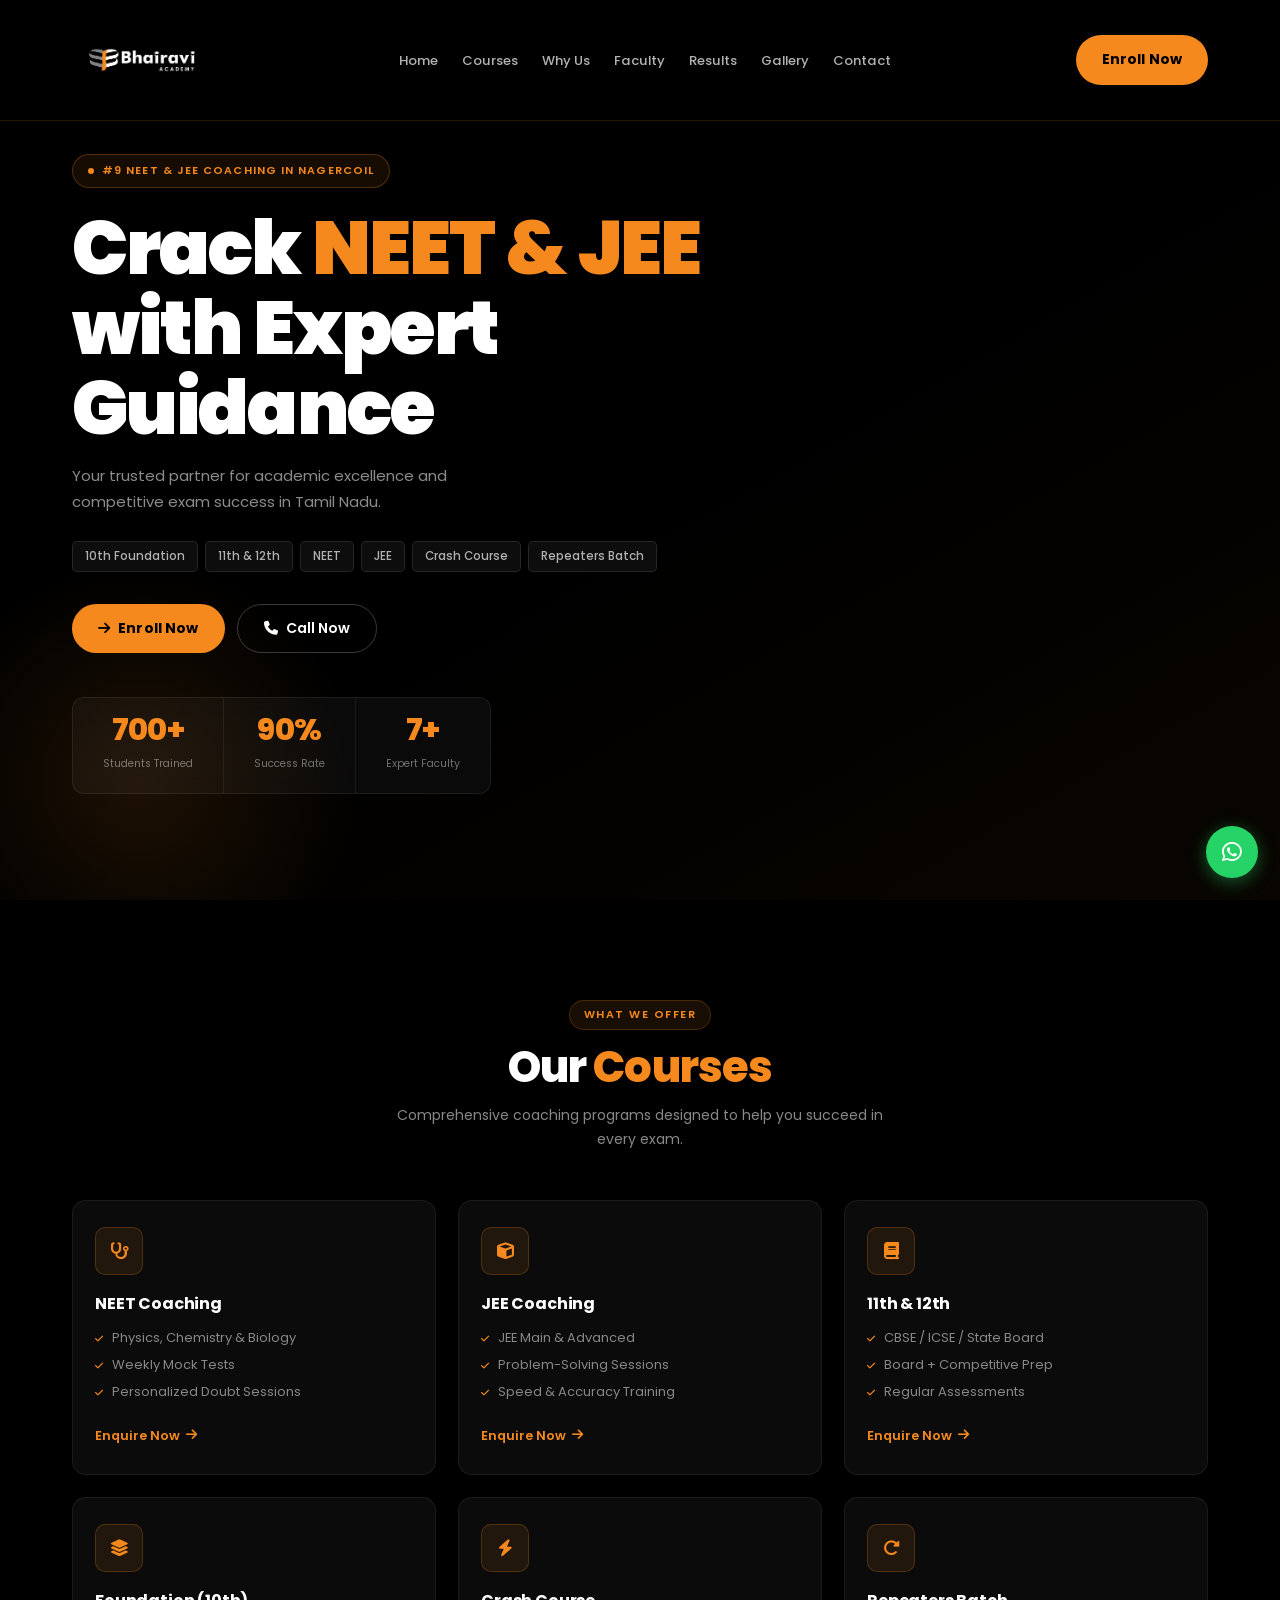
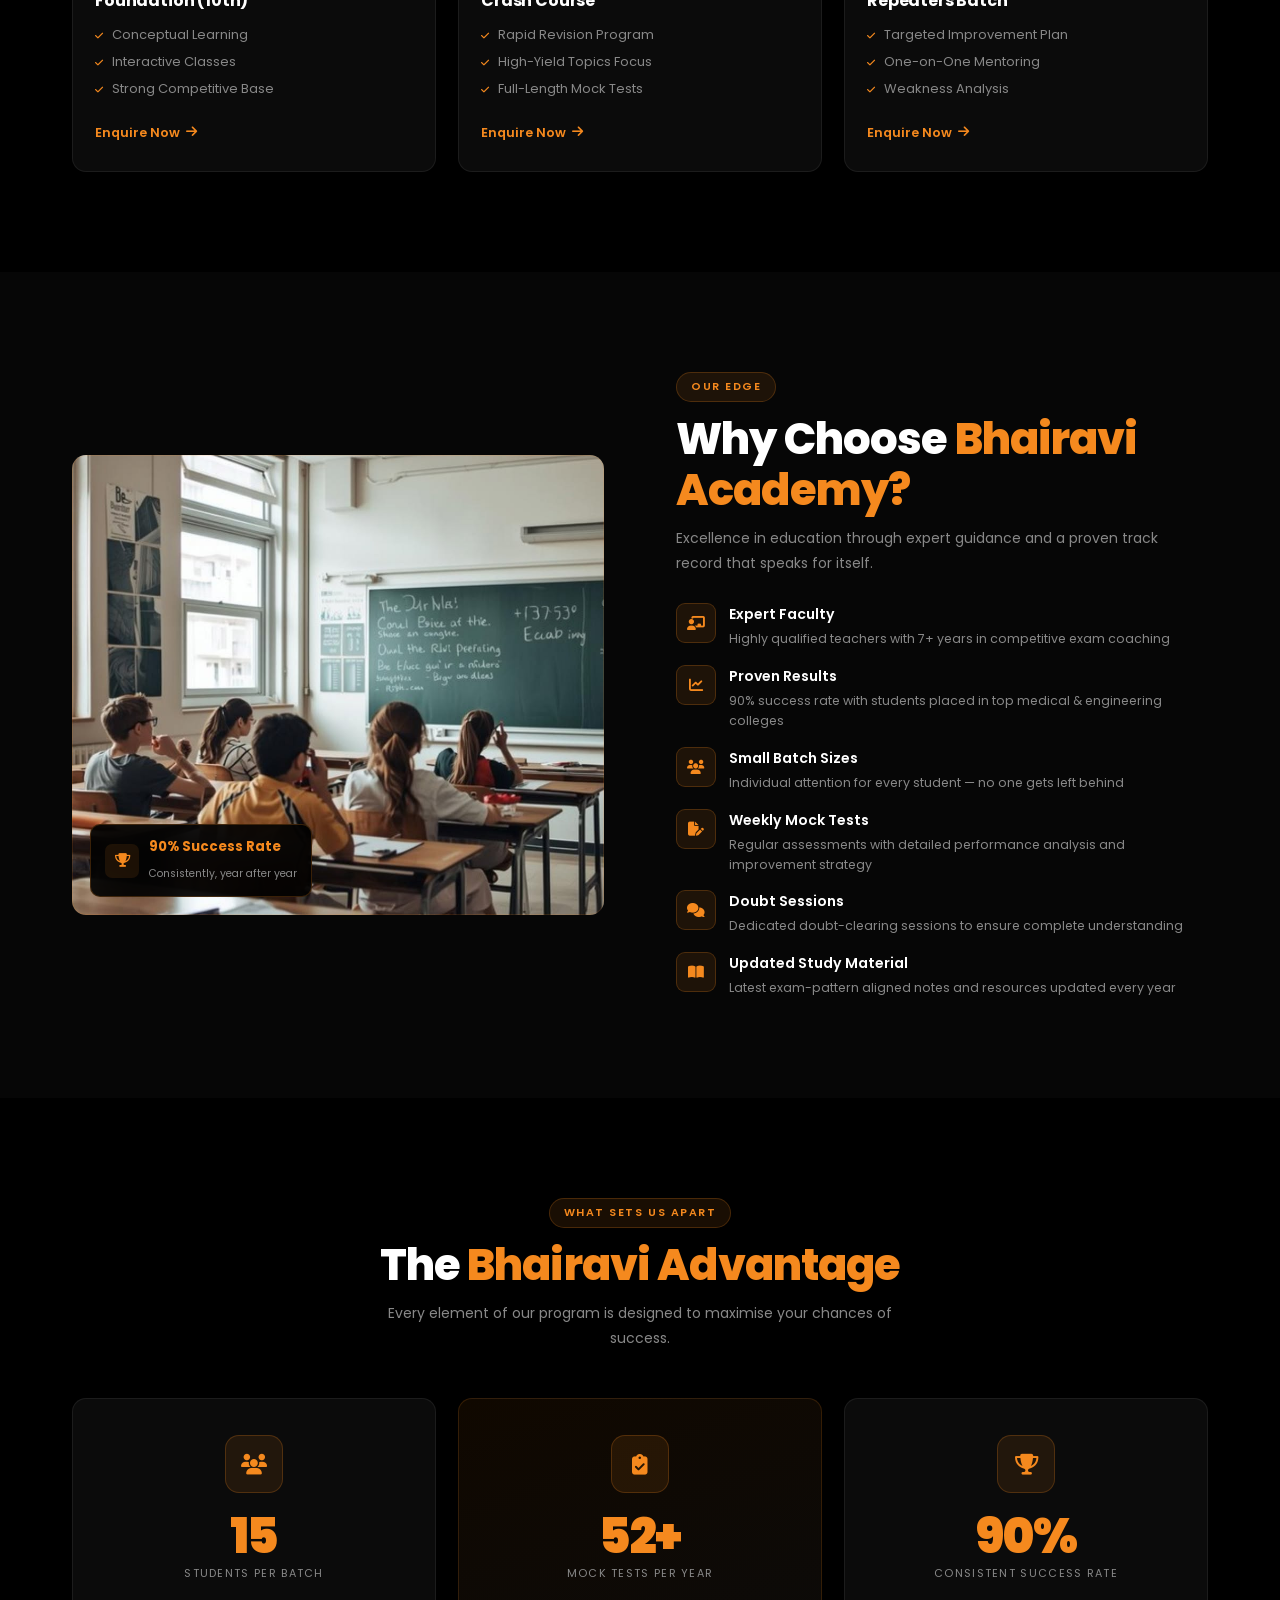
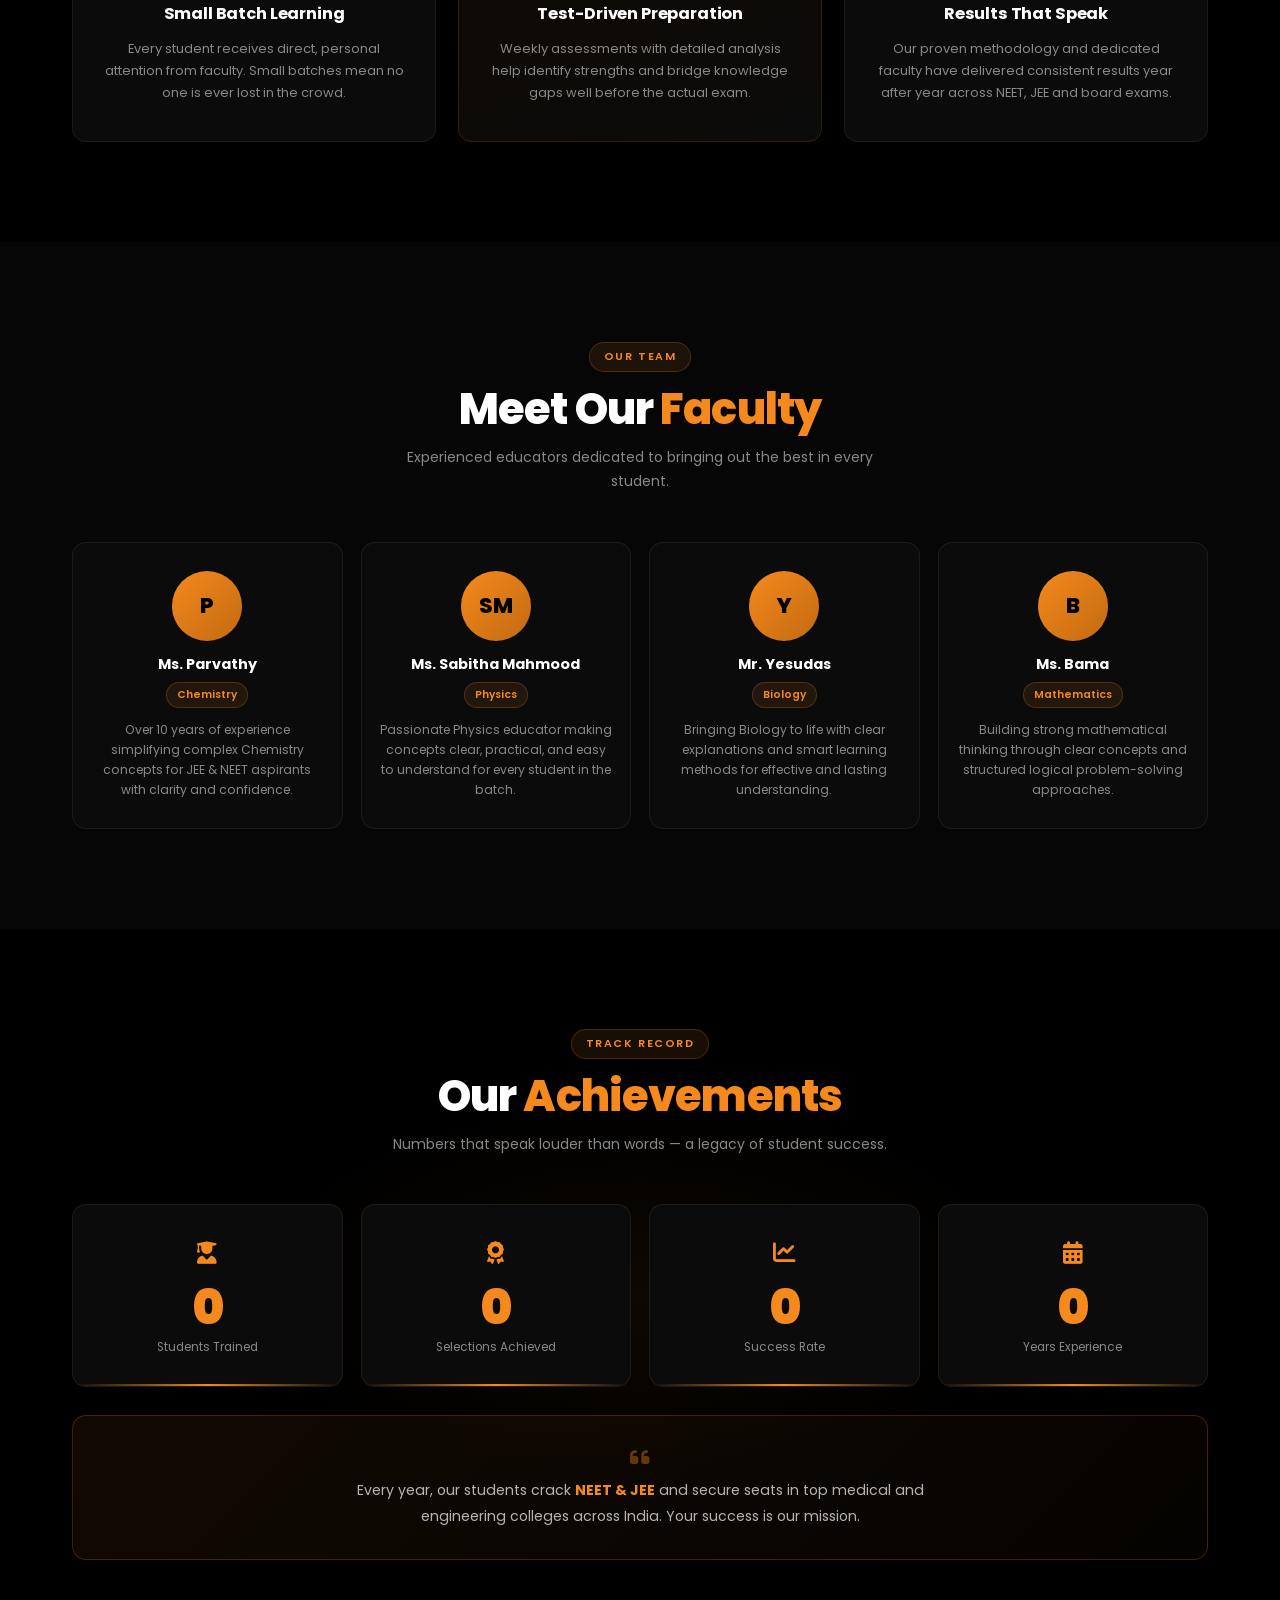
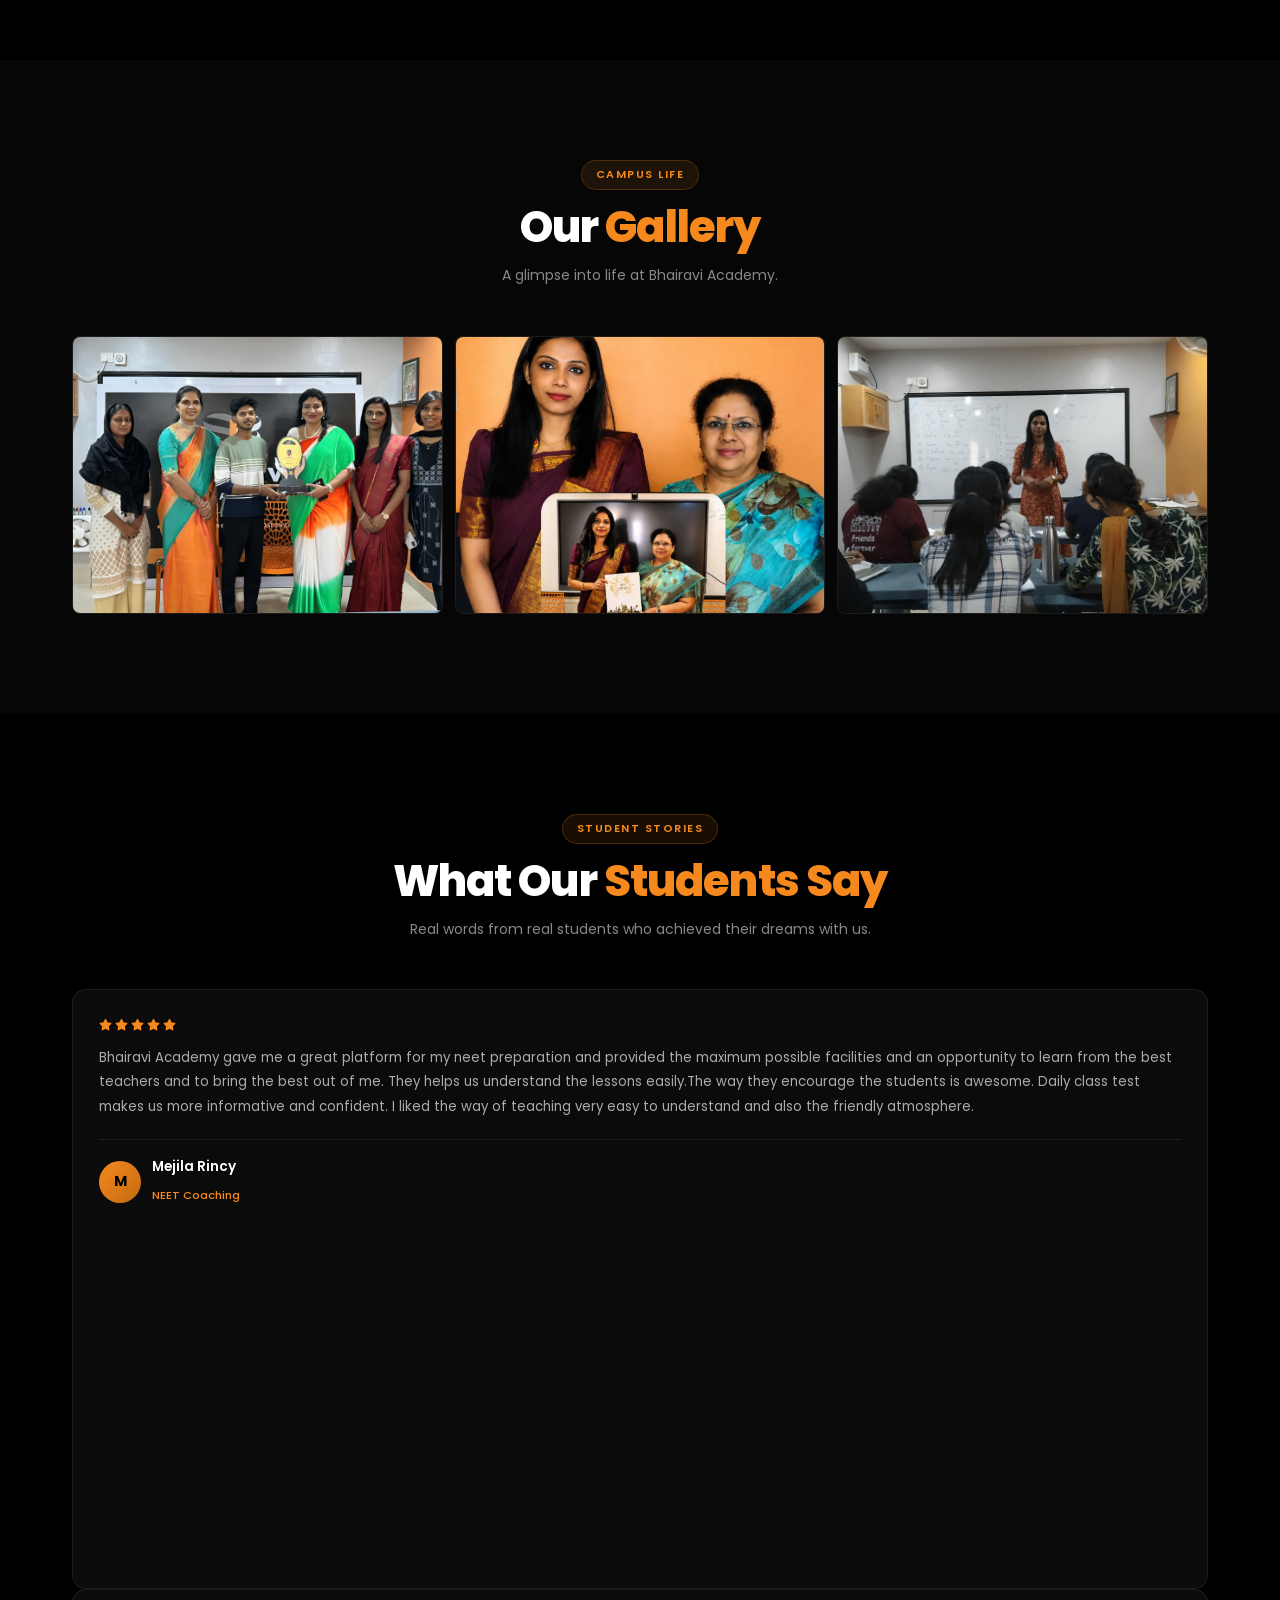
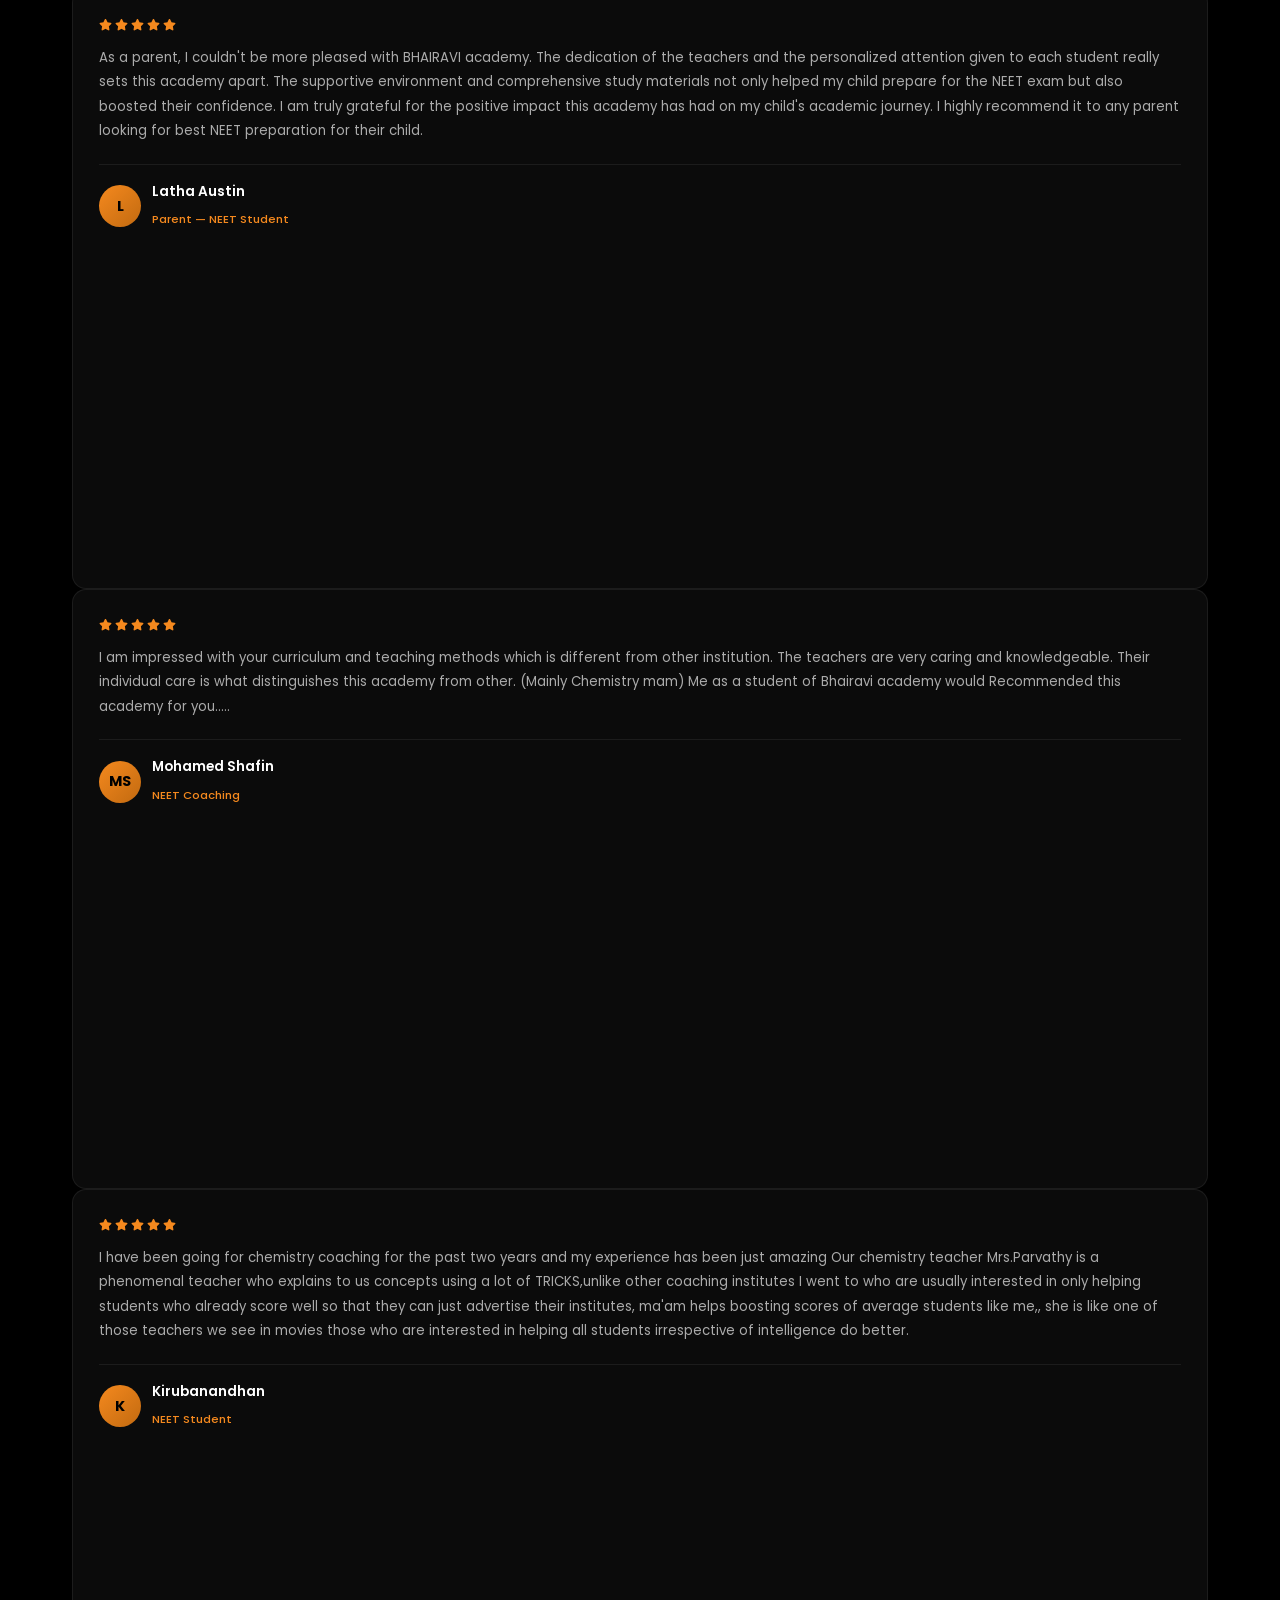
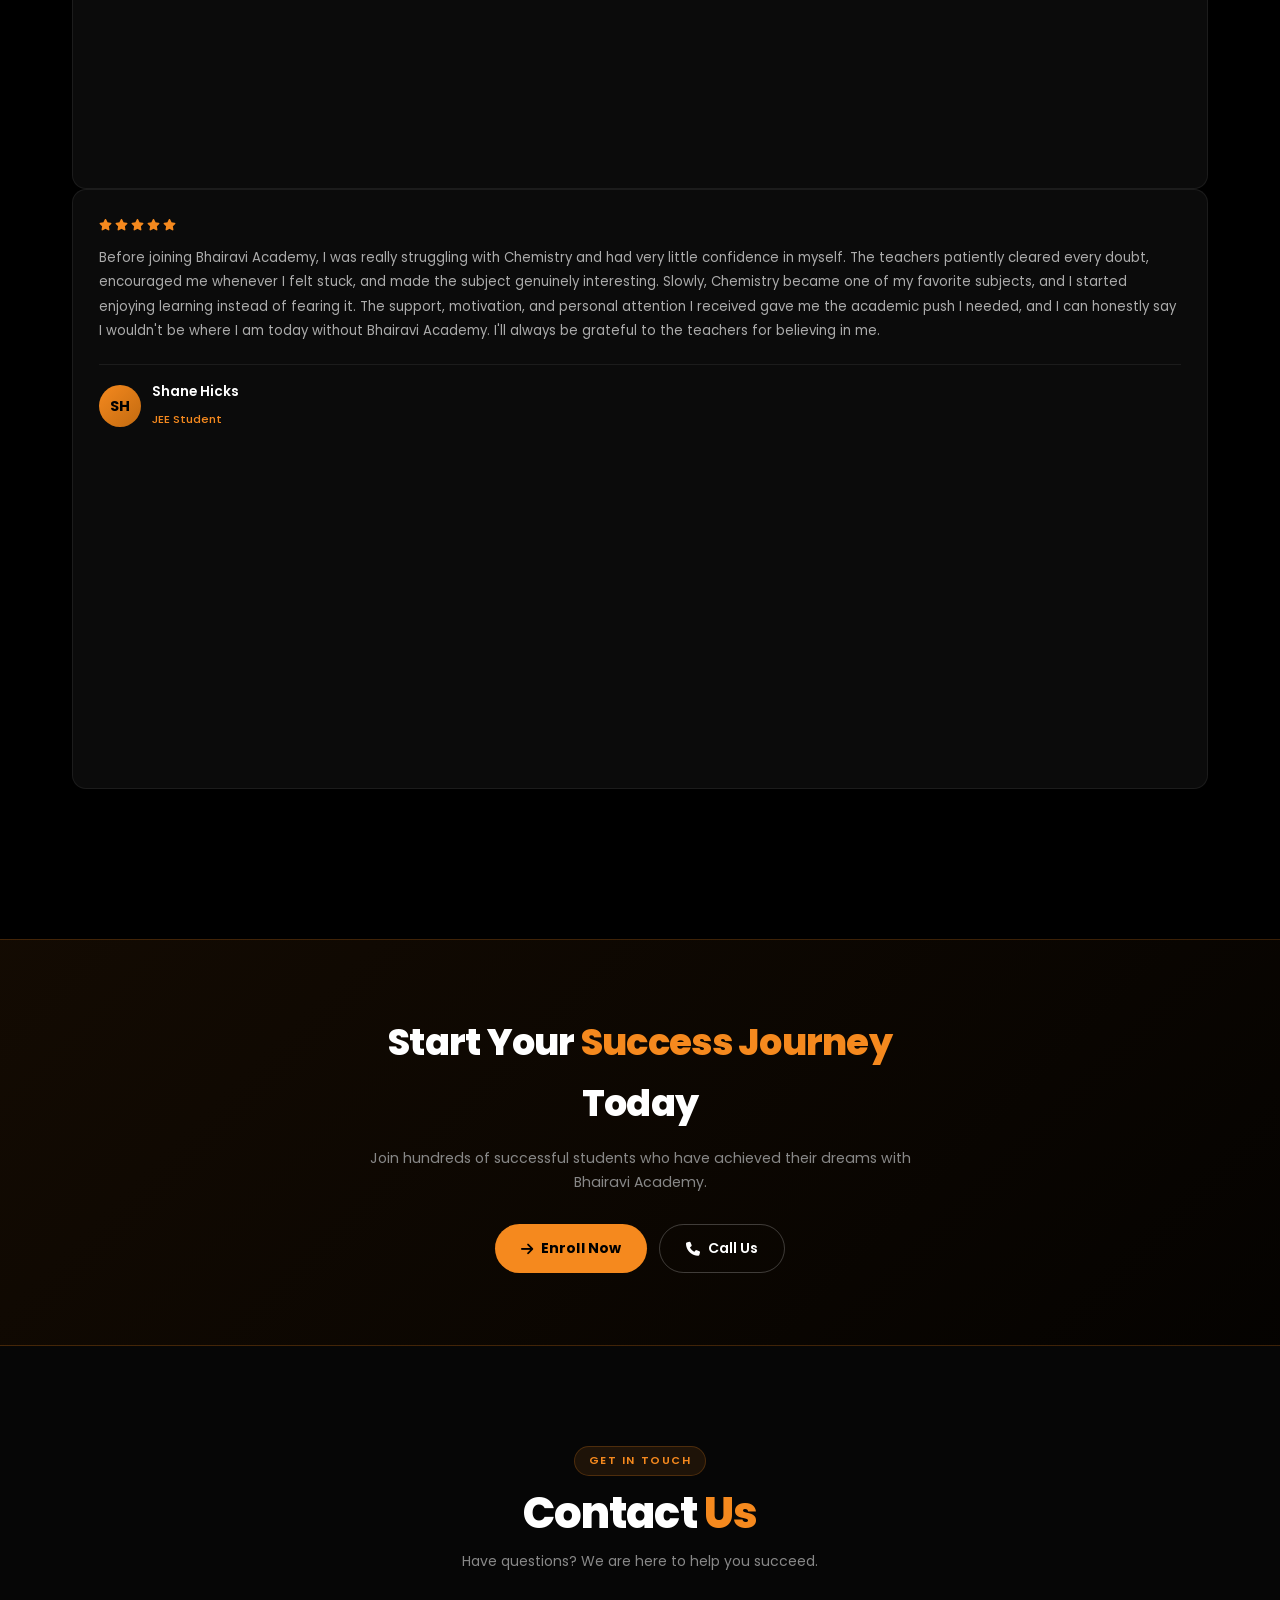
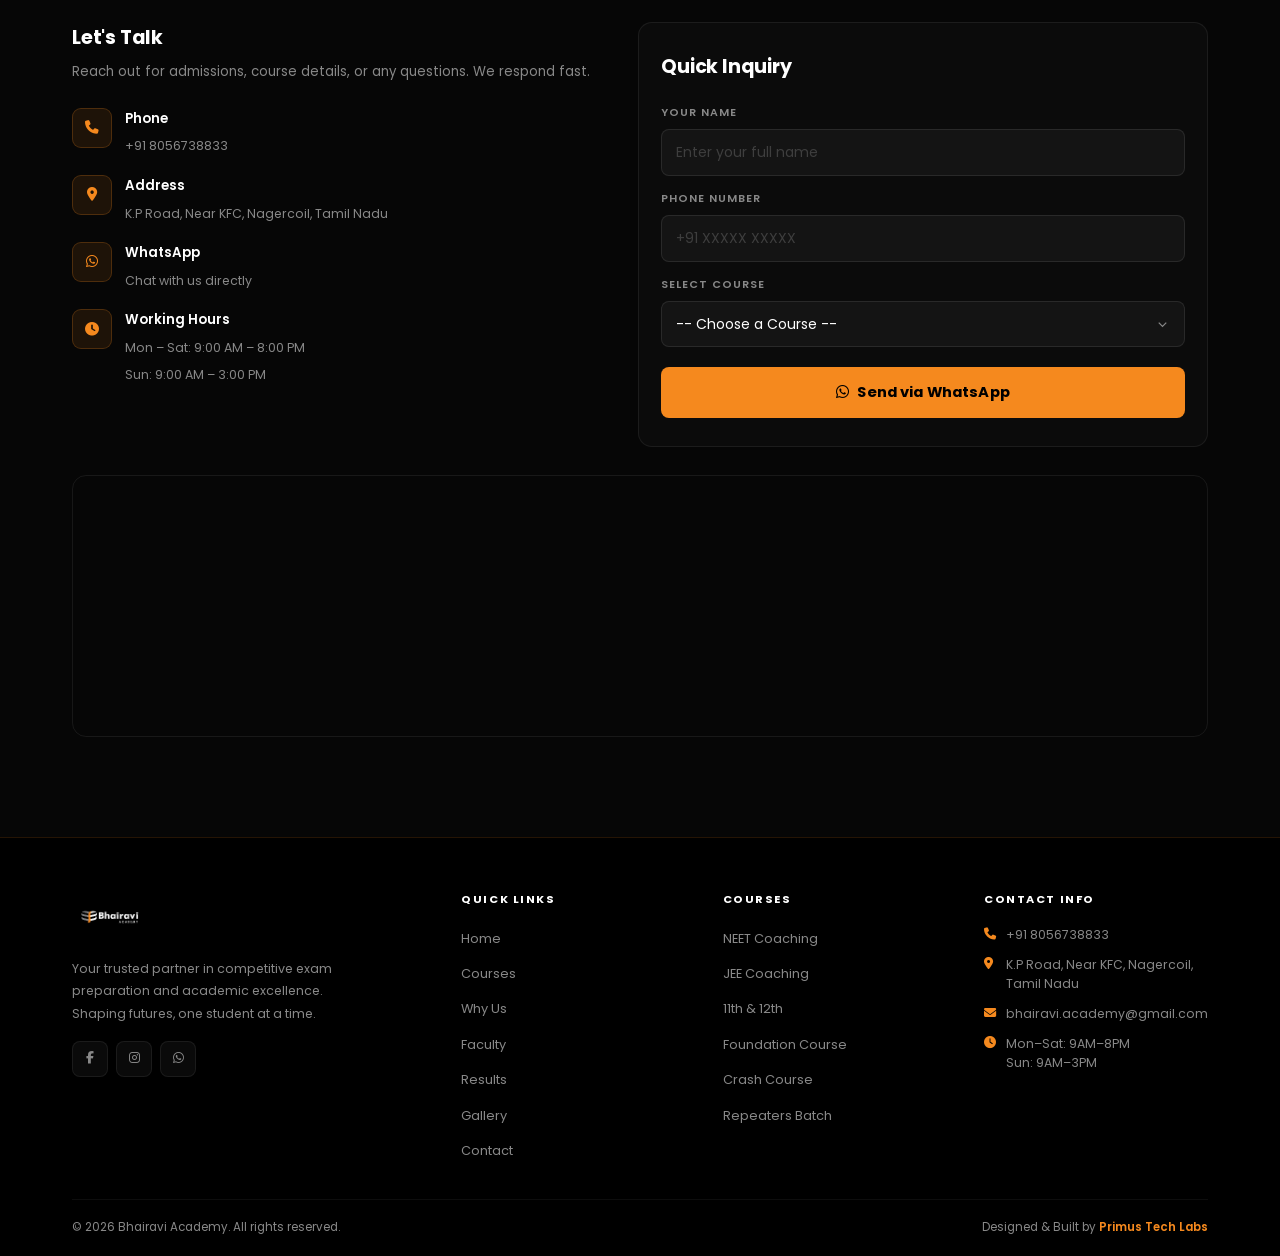
==== commit a0dd4a2f: "add SEO files and mobile fixes" ====
--- a/index.html
+++ b/index.html
@@ -665,13 +665,13 @@
             </div>
             <div class="contact-map" data-aos="fade-up">
                 <iframe
-                    src="https://www.google.com/maps/embed?pb=!1m18!1m12!1m3!1d3945.0373891456627!2d77.41427!3d8.17286!2m3!1f0!2f0!3f0!3m2!1i1024!2i768!4f13.1!3m3!1m2!1s0x3b0441e5e5e5e5e5%3A0x0!2sKP%20Road%20Nagercoil!5e0!3m2!1sen!2sin!4v1234567890"
-                    allowfullscreen loading="lazy" referrerpolicy="no-referrer-when-downgrade"
-                    title="Bhairavi Academy Location">
-                </iframe>
-            </div>
-        </div>
-    </section>
+                    src="https://www.google.com/maps/embed?pb=!1m18!1m12!1m3!1d3949.2174448647206!2d77.41497167500917!3d8.18083709185049!2m3!1f0!2f0!3f0!3m2!1i1024!2i768!4f13.1!3m3!1m2!1s0x3b04f1b89ee9f313%3A0x56e2430e9cc0a1f2!2sBhairavi%20Academy!5e0!3m2!1sen!2sin!4v1786639833093!5m2!1sen!2sin"
+                    width="600" height="450" style="border:0;" allowfullscreen="" loading="lazy"
+                    referrerpolicy="strict-origin-when-cross-origin"></iframe>
+            </div>
+        </div>
+    </section>
+
 
     <!-- ===== FOOTER ===== -->
     <footer class="footer">
@@ -743,8 +743,8 @@
             <div class="footer-bottom">
                 <p>&copy; 2026 Bhairavi Academy. All rights reserved.</p>
                 <!-- Update the href below to your Primus Tech Labs live URL -->
-                <p>Designed &amp; Built by <a href="https://www.primustechlabs.in" target="_blank"
-                        rel="noopener">Primus Tech Labs</a></p>
+                <p>Designed &amp; Built by <a href="https://www.primustechlabs.in" target="_blank" rel="noopener">Primus
+                        Tech Labs</a></p>
             </div>
         </div>
     </footer>
--- a/style.css
+++ b/style.css
@@ -166,7 +166,7 @@
 }
 
 .btn-primary:hover {
-   
+
     color: #000000;
     transform: translateY(-2px);
     box-shadow: 0 8px 28px rgba(245, 137, 30, 0.32);
@@ -211,6 +211,7 @@
     top: 0;
     left: 0;
     width: 100%;
+    max-width: 100vw;
     z-index: 900;
     padding: 10px 0;
     background: #000000;
@@ -403,7 +404,7 @@
 .hero {
     position: relative;
     min-height: 100vh;
-    min-height: 100svh;
+    min-height: 100dvh;
     display: flex;
     align-items: center;
     overflow: hidden;
@@ -1590,6 +1591,22 @@
 }
 
 /* ==============================================
+   RESPONSIVE — MOBILE HERO FIX (below 768px)
+   Avoids vertical-centering the hero against a
+   viewport height that hasn't settled yet on first
+   paint (address bar collapse timing on mobile).
+   ============================================== */
+@media (max-width: 767px) {
+    .hero {
+        align-items: flex-start;
+    }
+
+    .hero-content {
+        padding-top: 128px;
+    }
+}
+
+/* ==============================================
    RESPONSIVE — SMALL MOBILE (400px+)
    ============================================== */
 @media (min-width: 400px) {
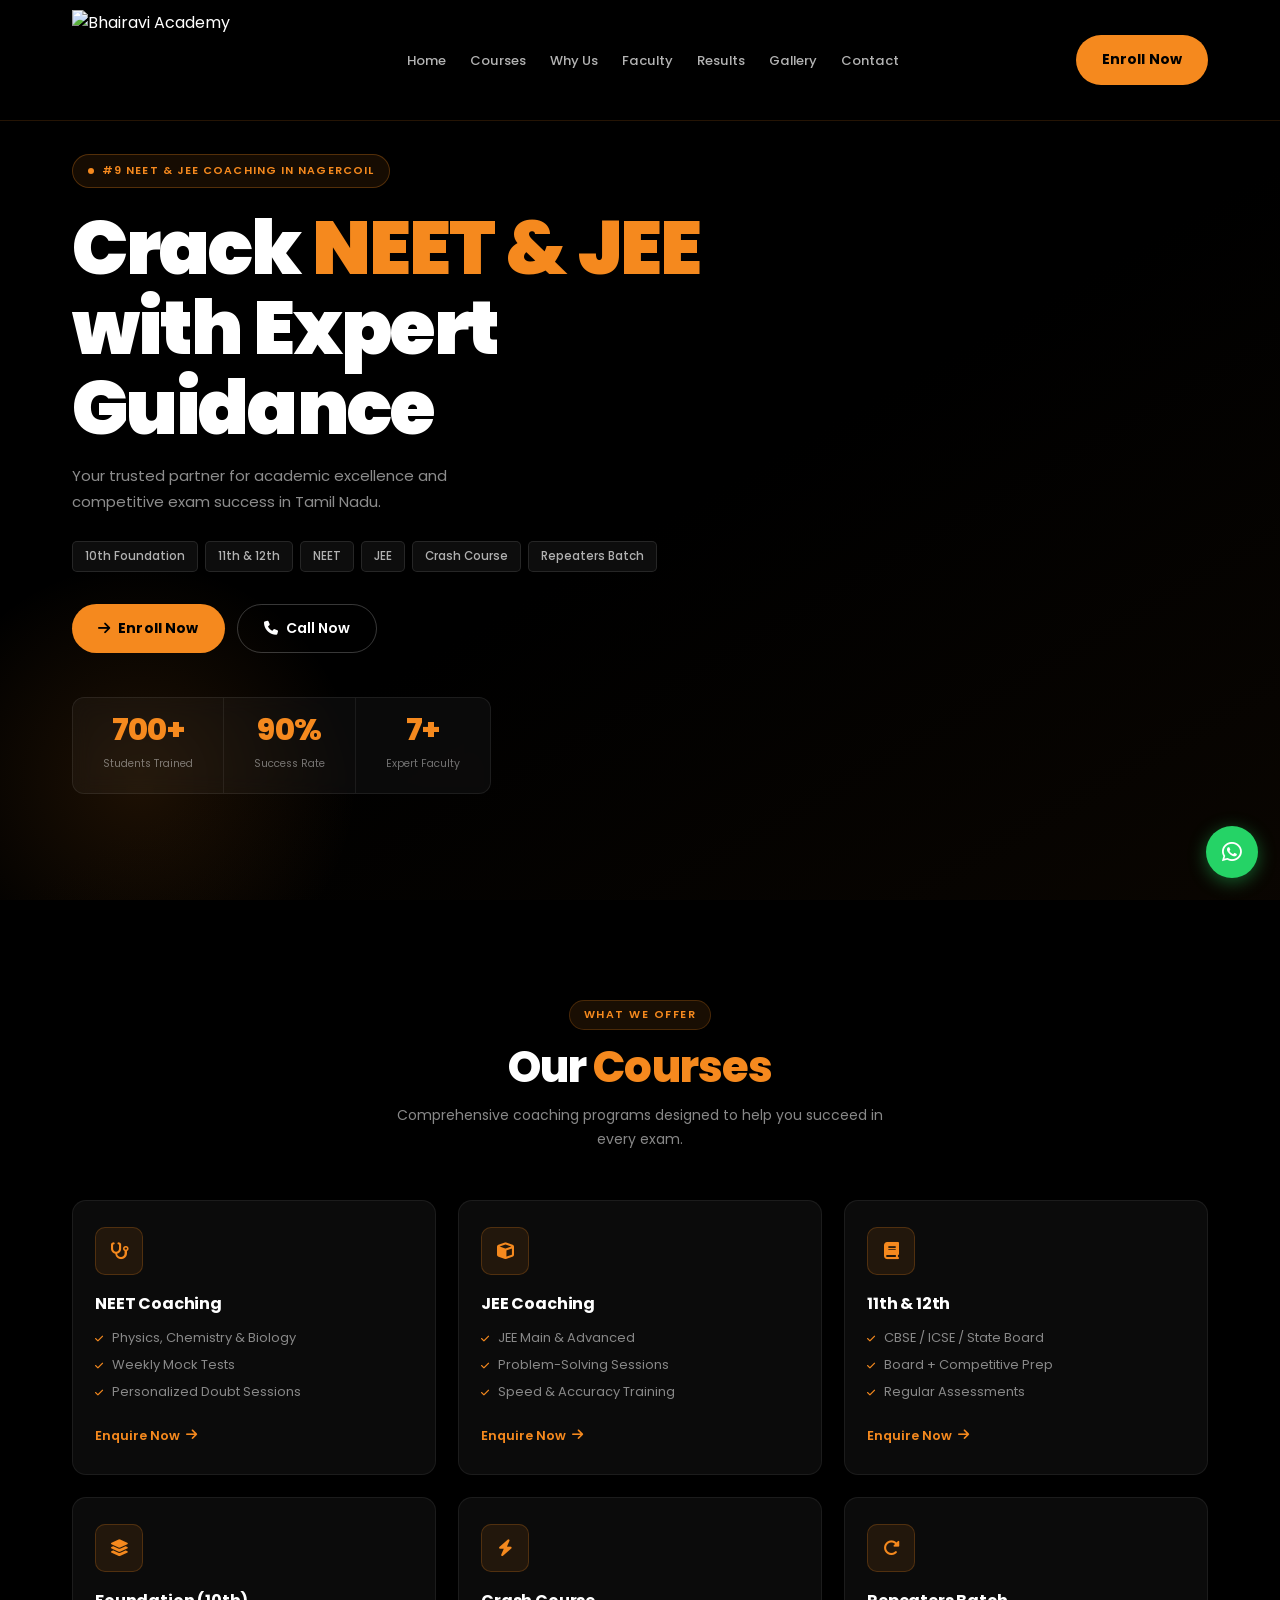
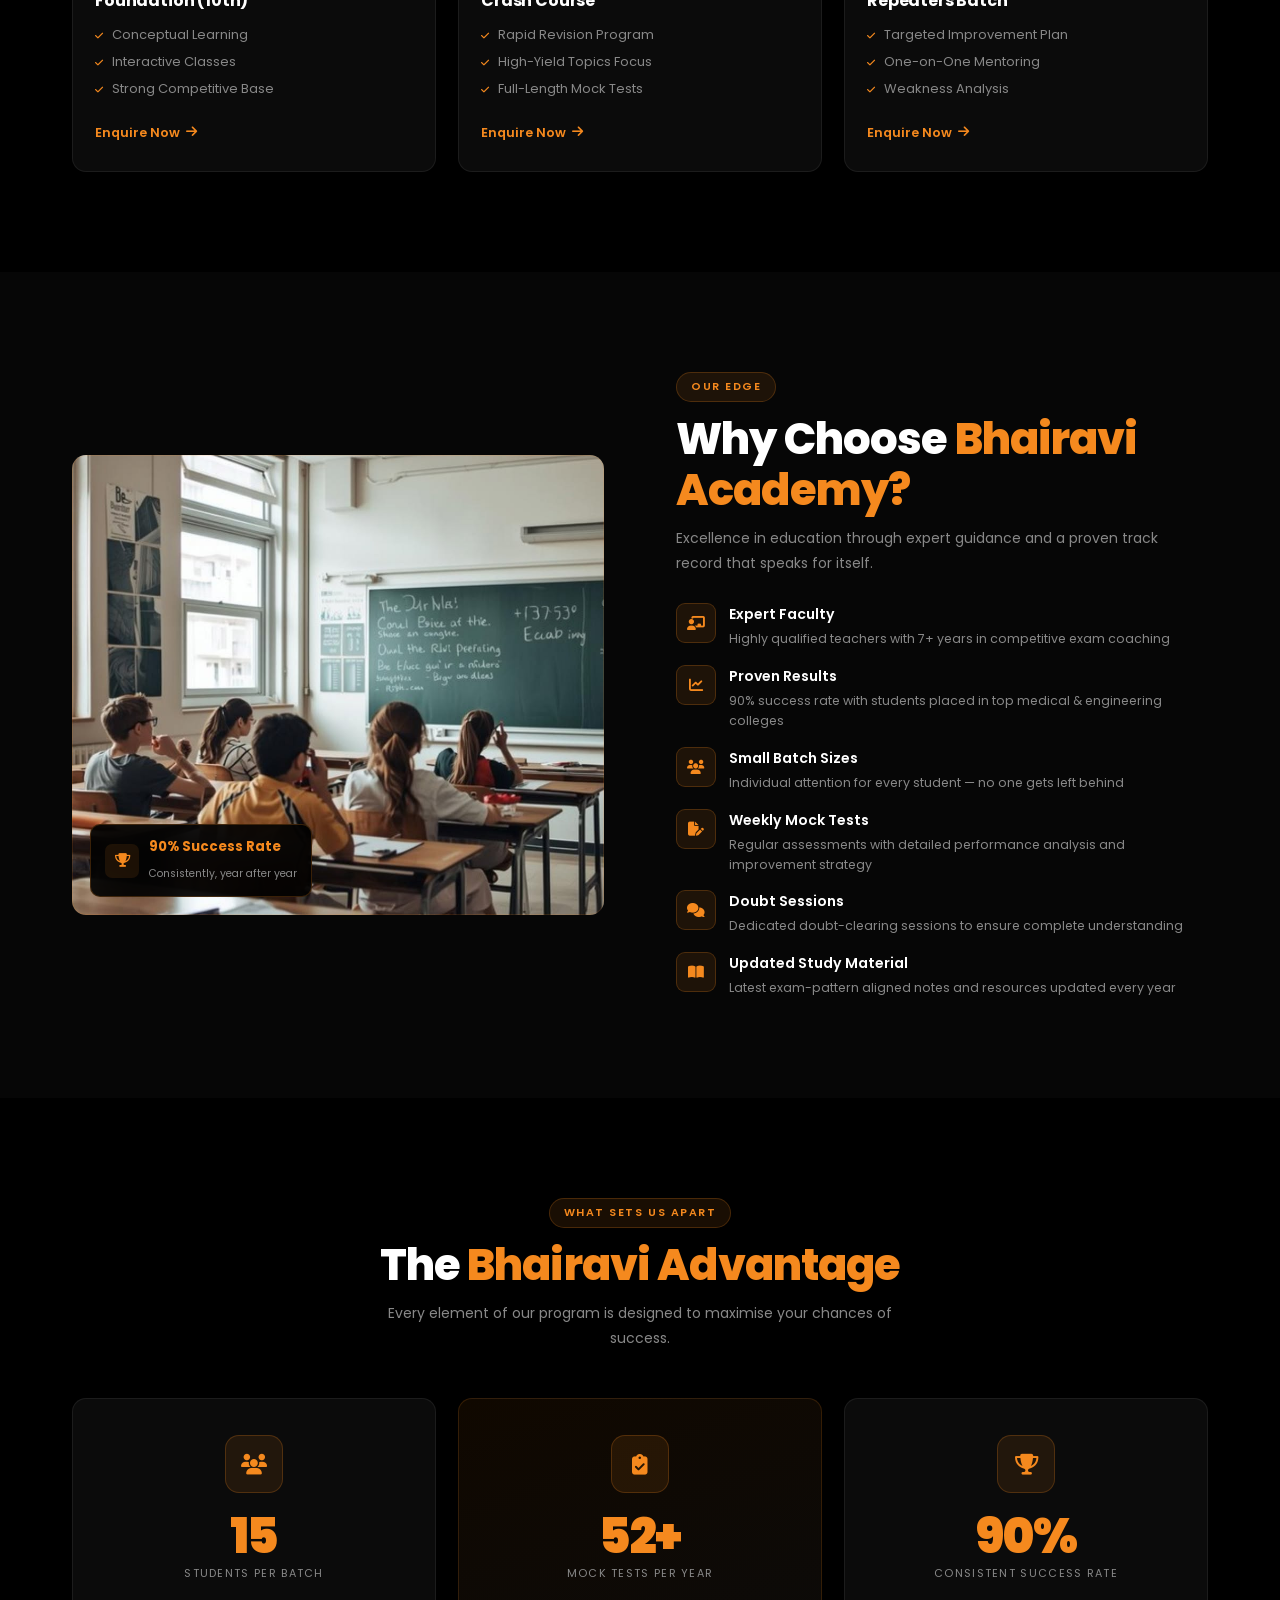
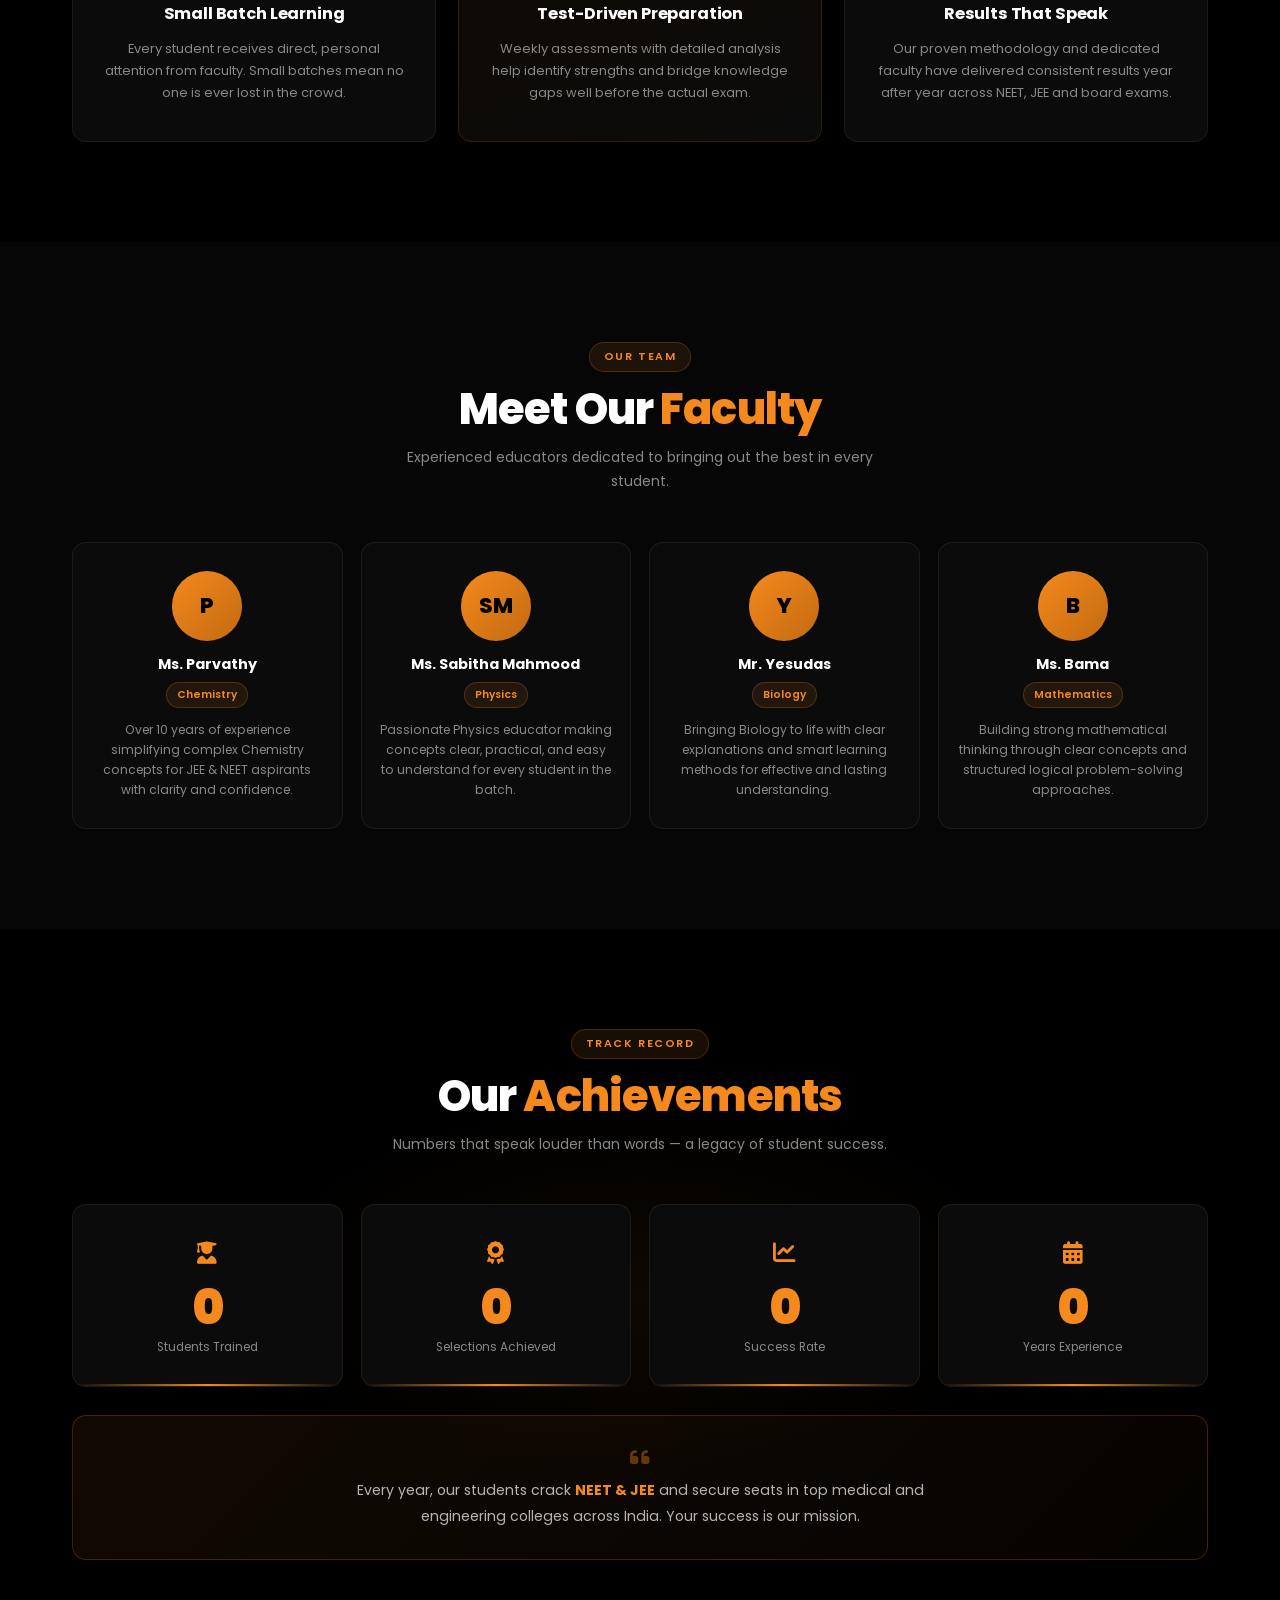
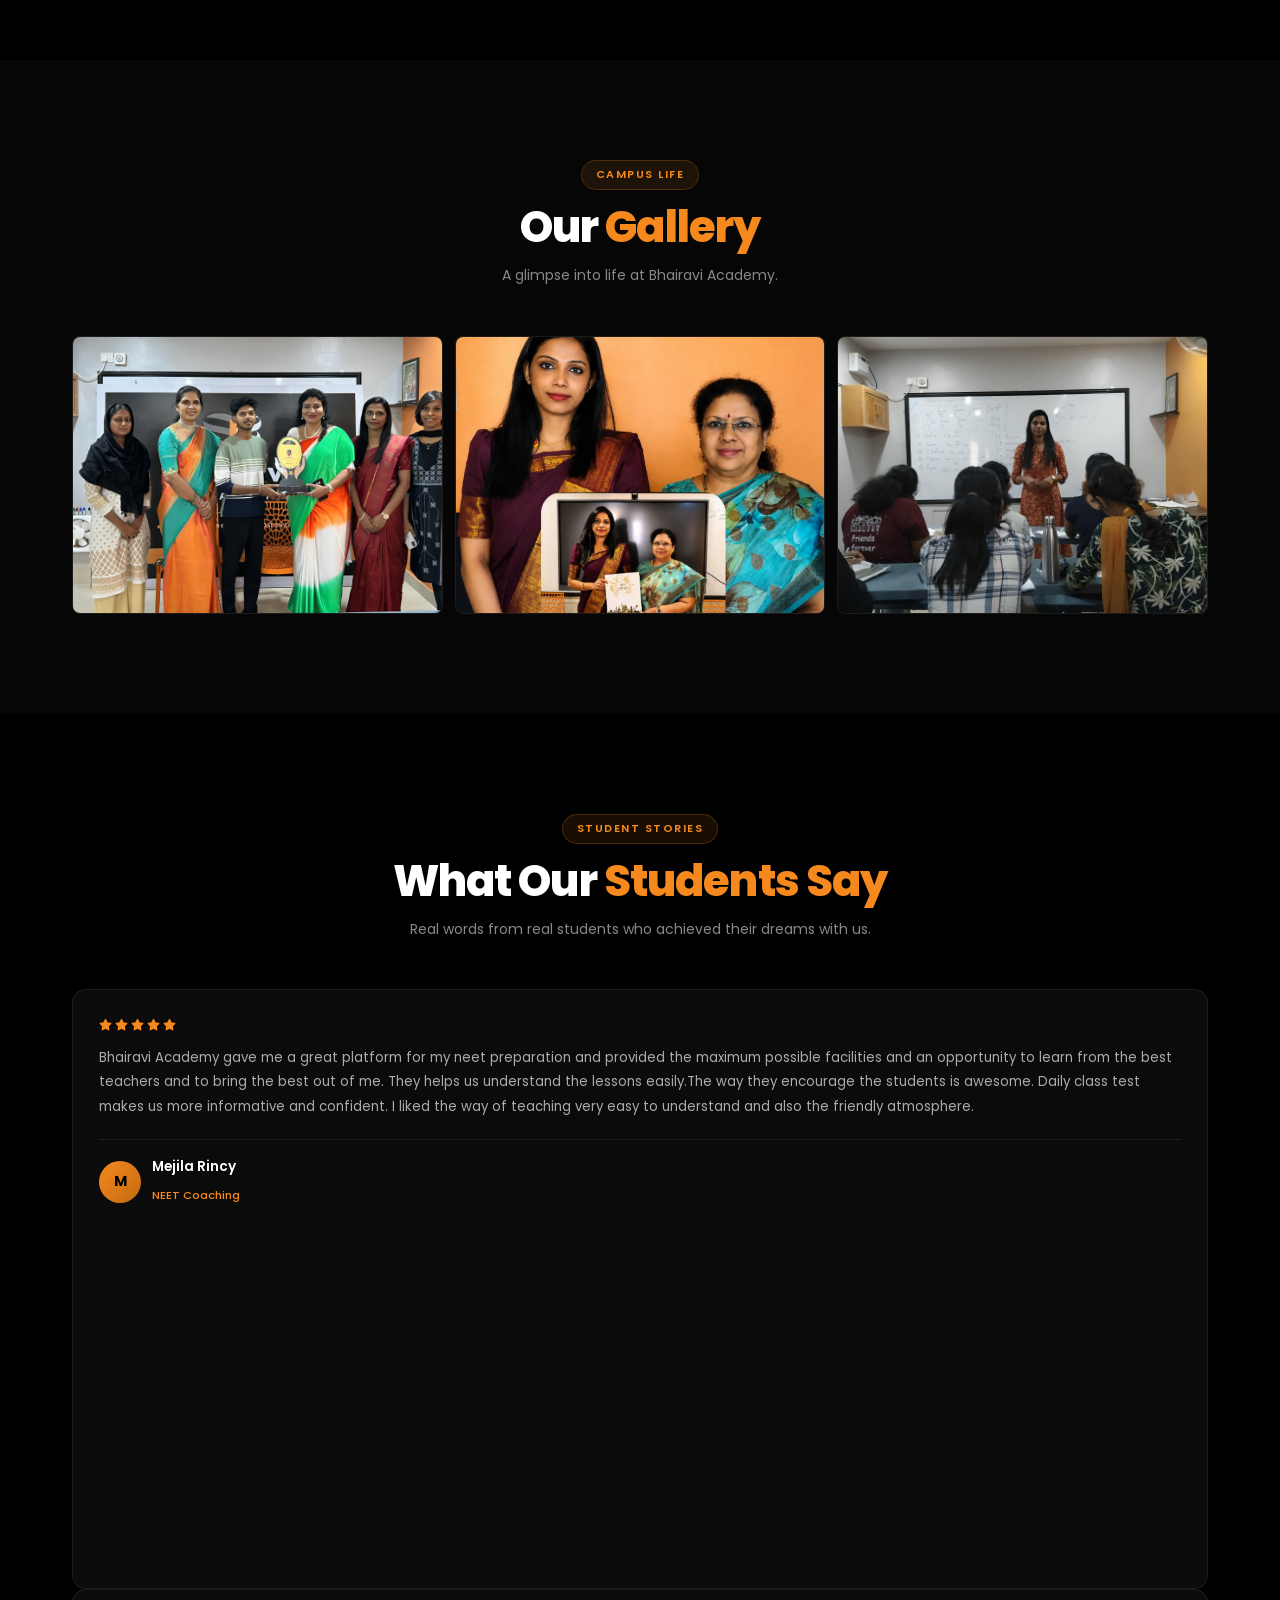
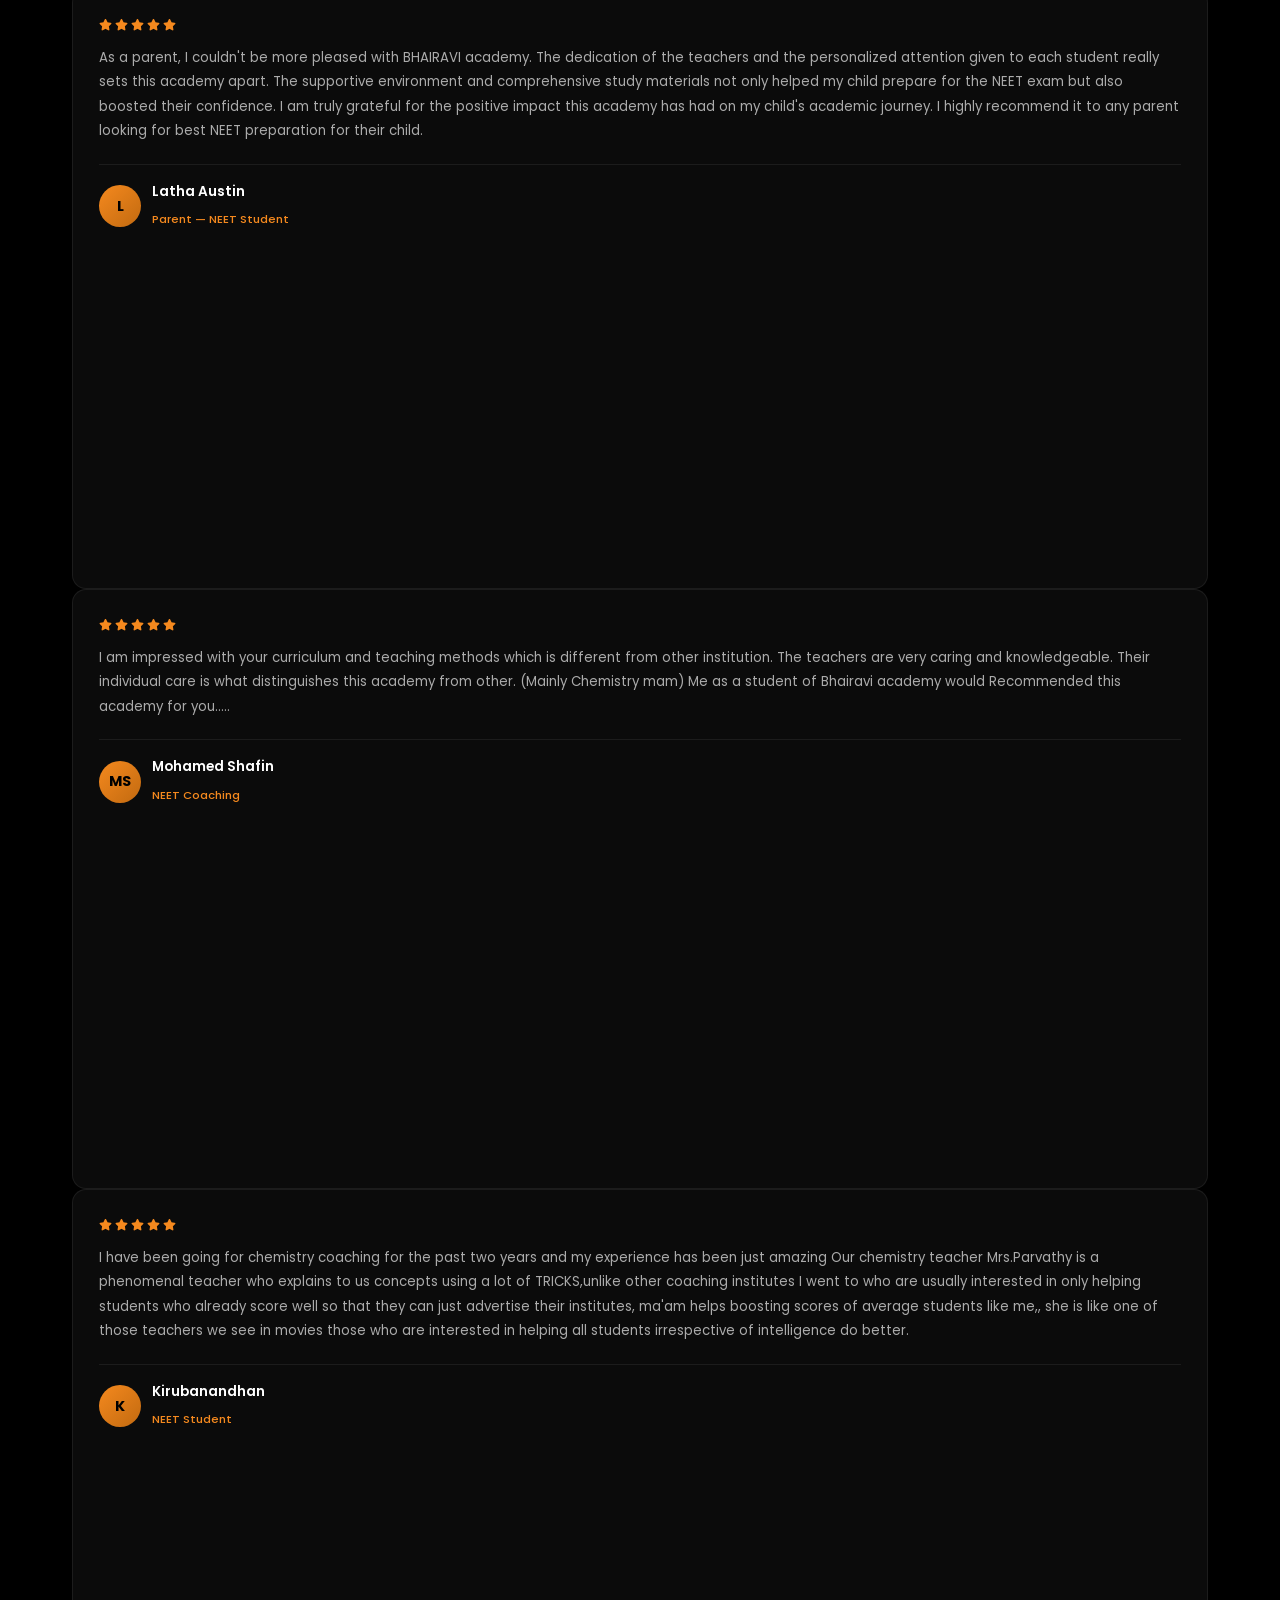
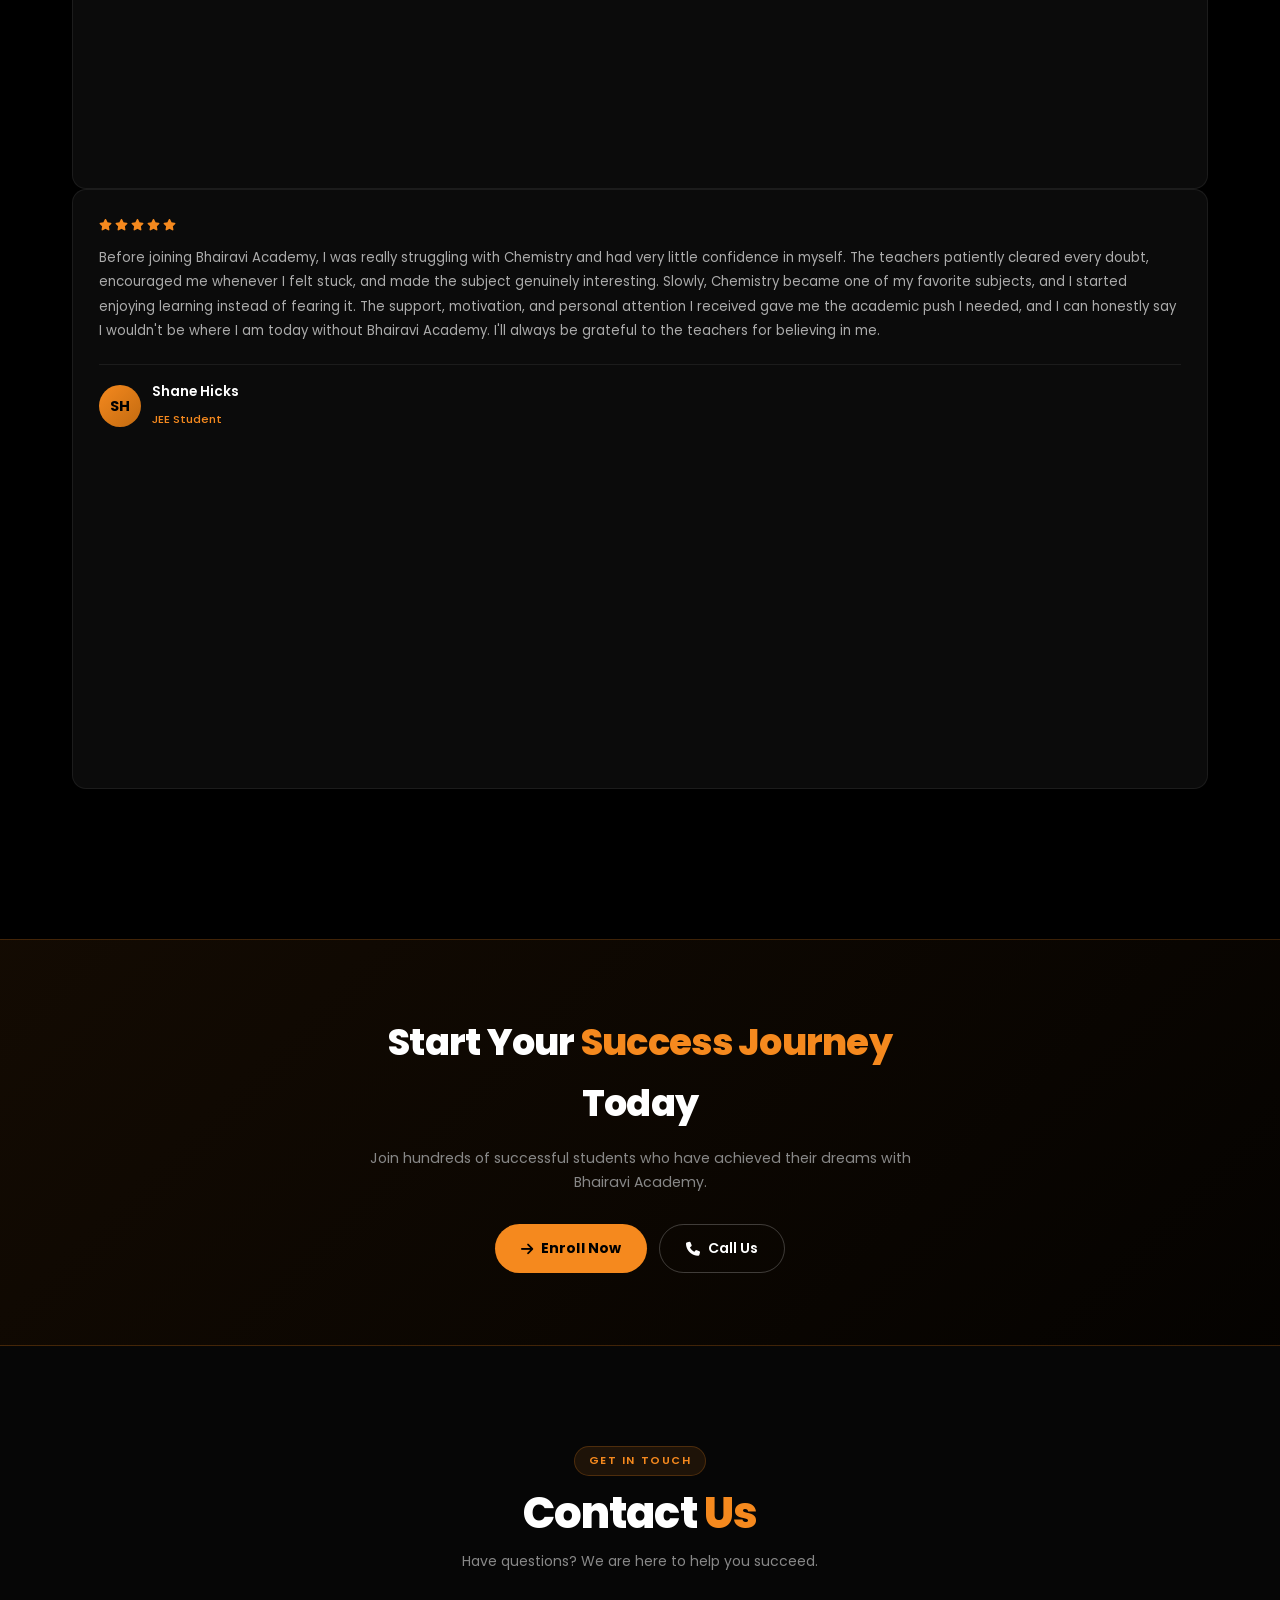
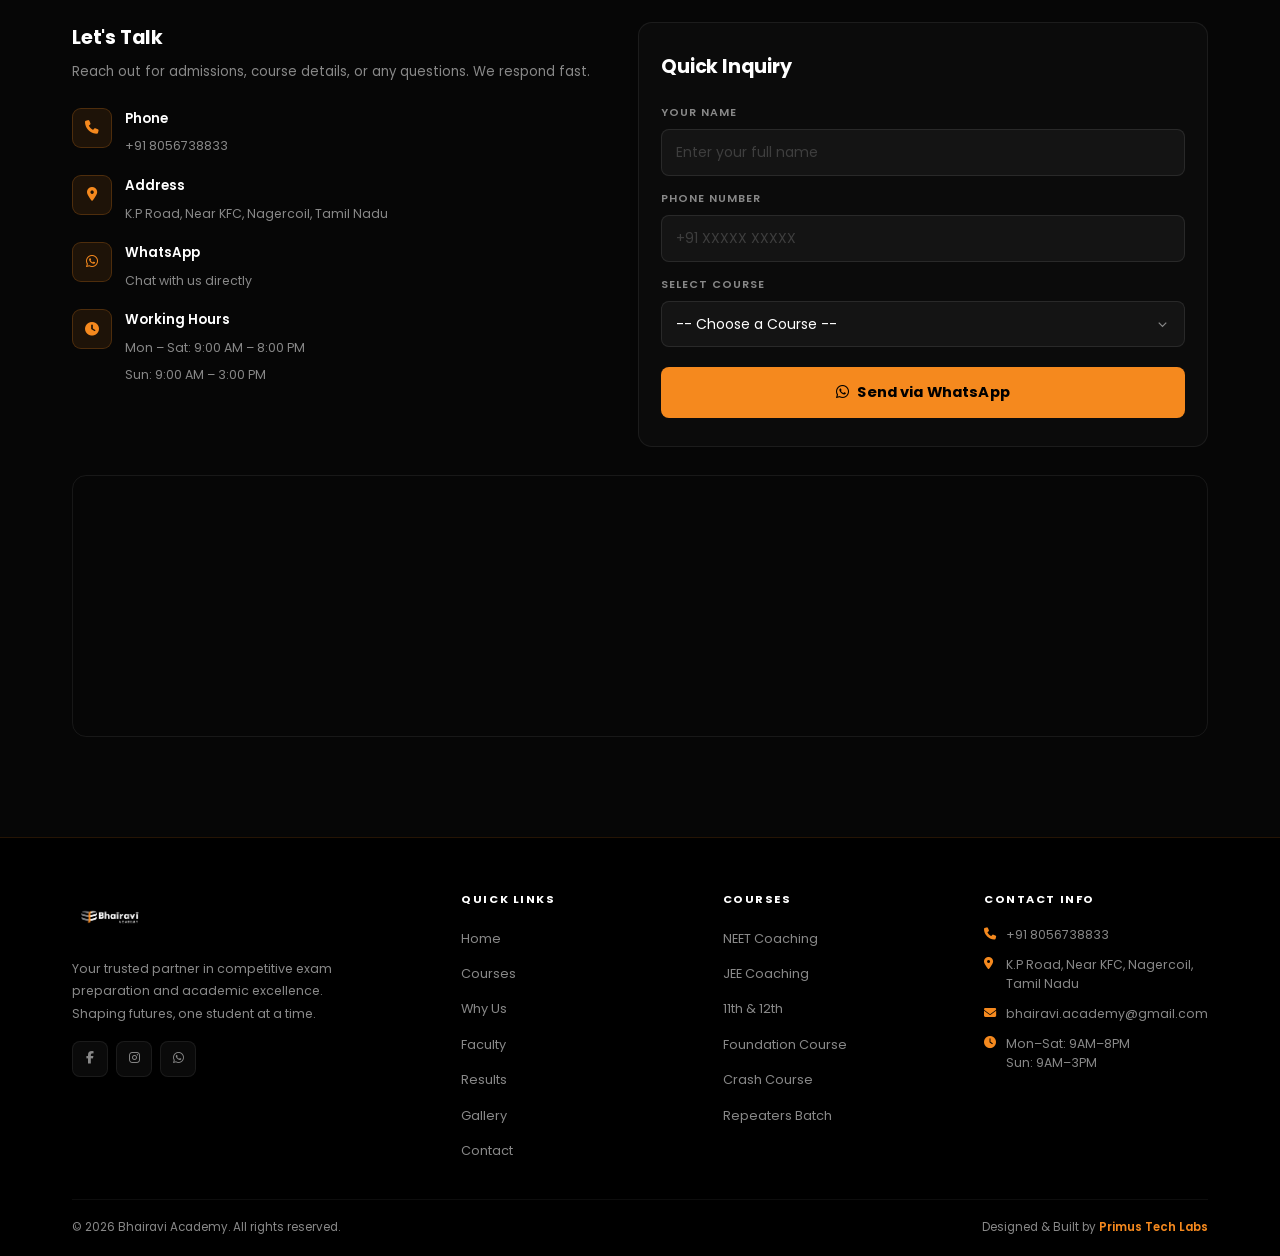
==== commit be9802d9: "add SEO files and mobile fixes" ====
--- a/index.html
+++ b/index.html
@@ -28,7 +28,7 @@
     <nav class="navbar" id="navbar">
         <div class="container nav-container">
             <a href="#home" class="nav-logo">
-                <img src="image.png" alt="Bhairavi Academy">
+                <img src=".png" alt="Bhairavi Academy">
             </a>
             <ul class="nav-links" id="navLinks">
                 <li><a href="#home">Home</a></li>
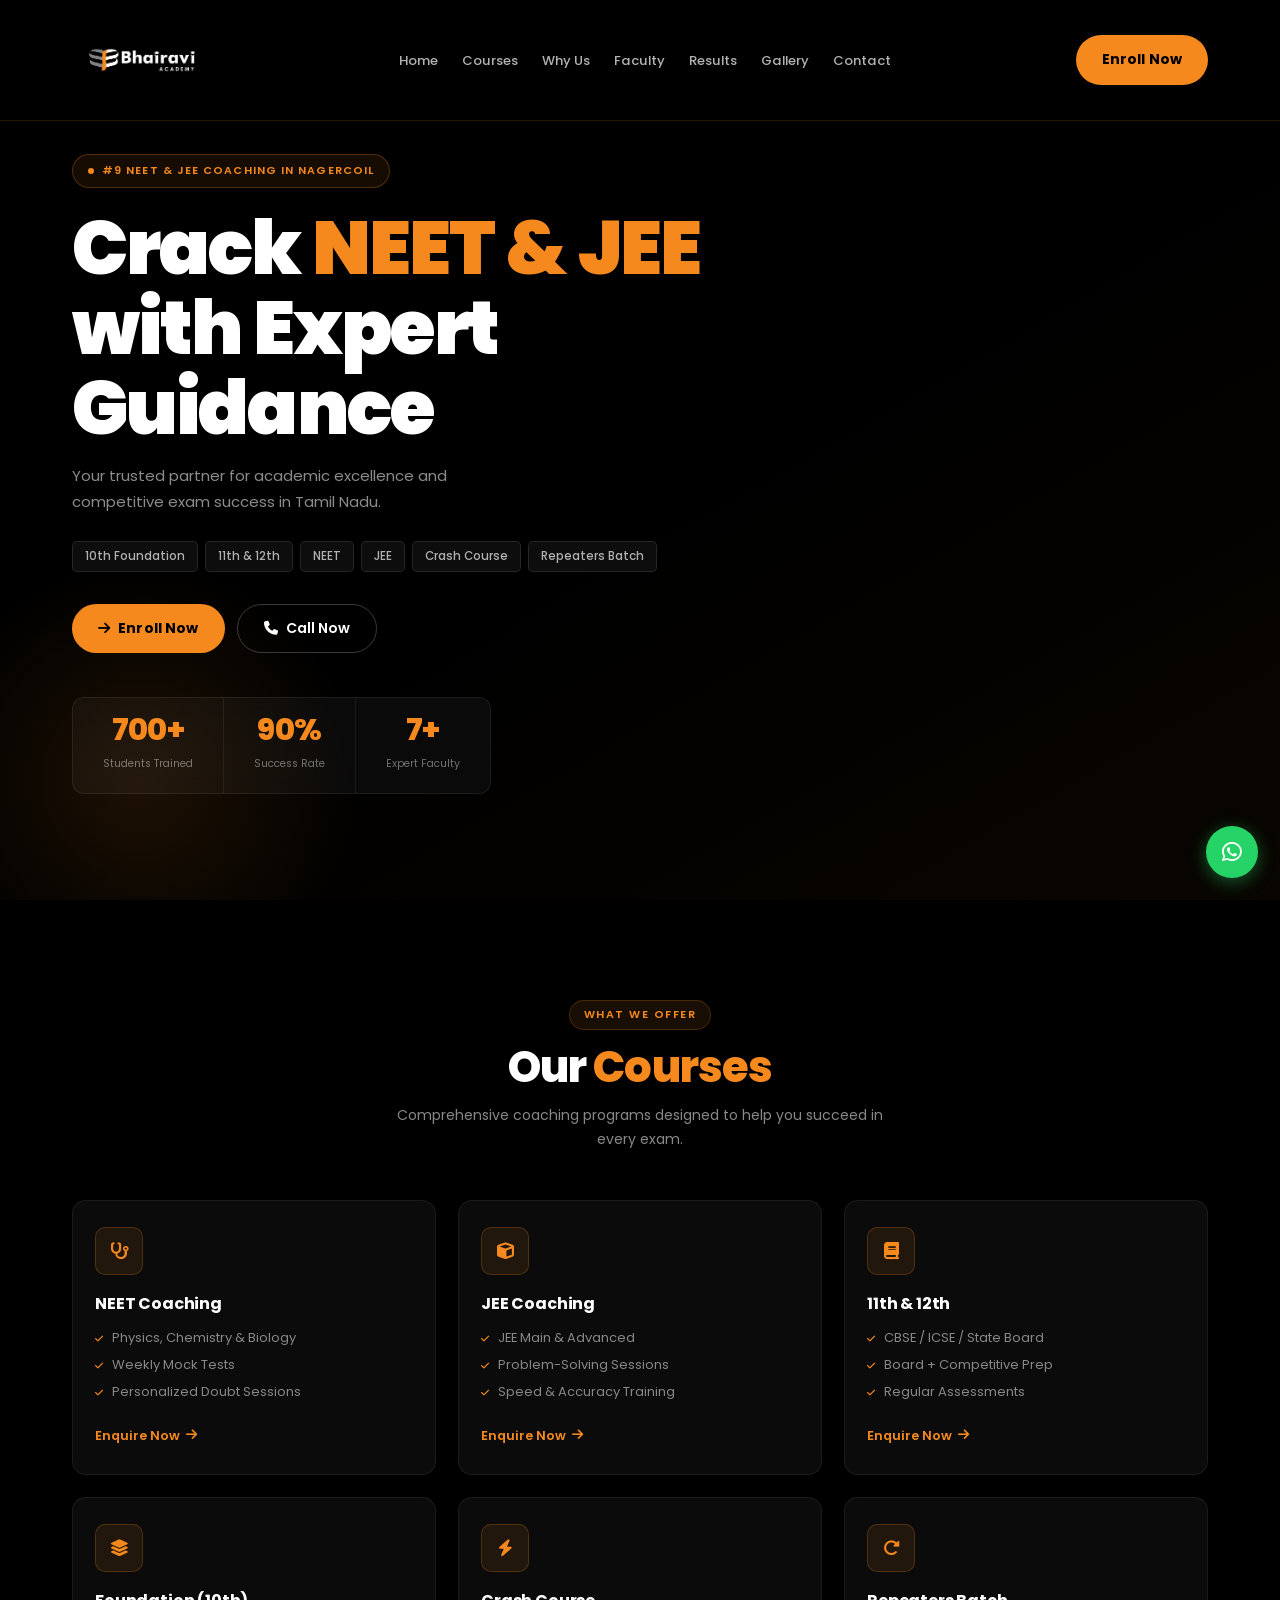
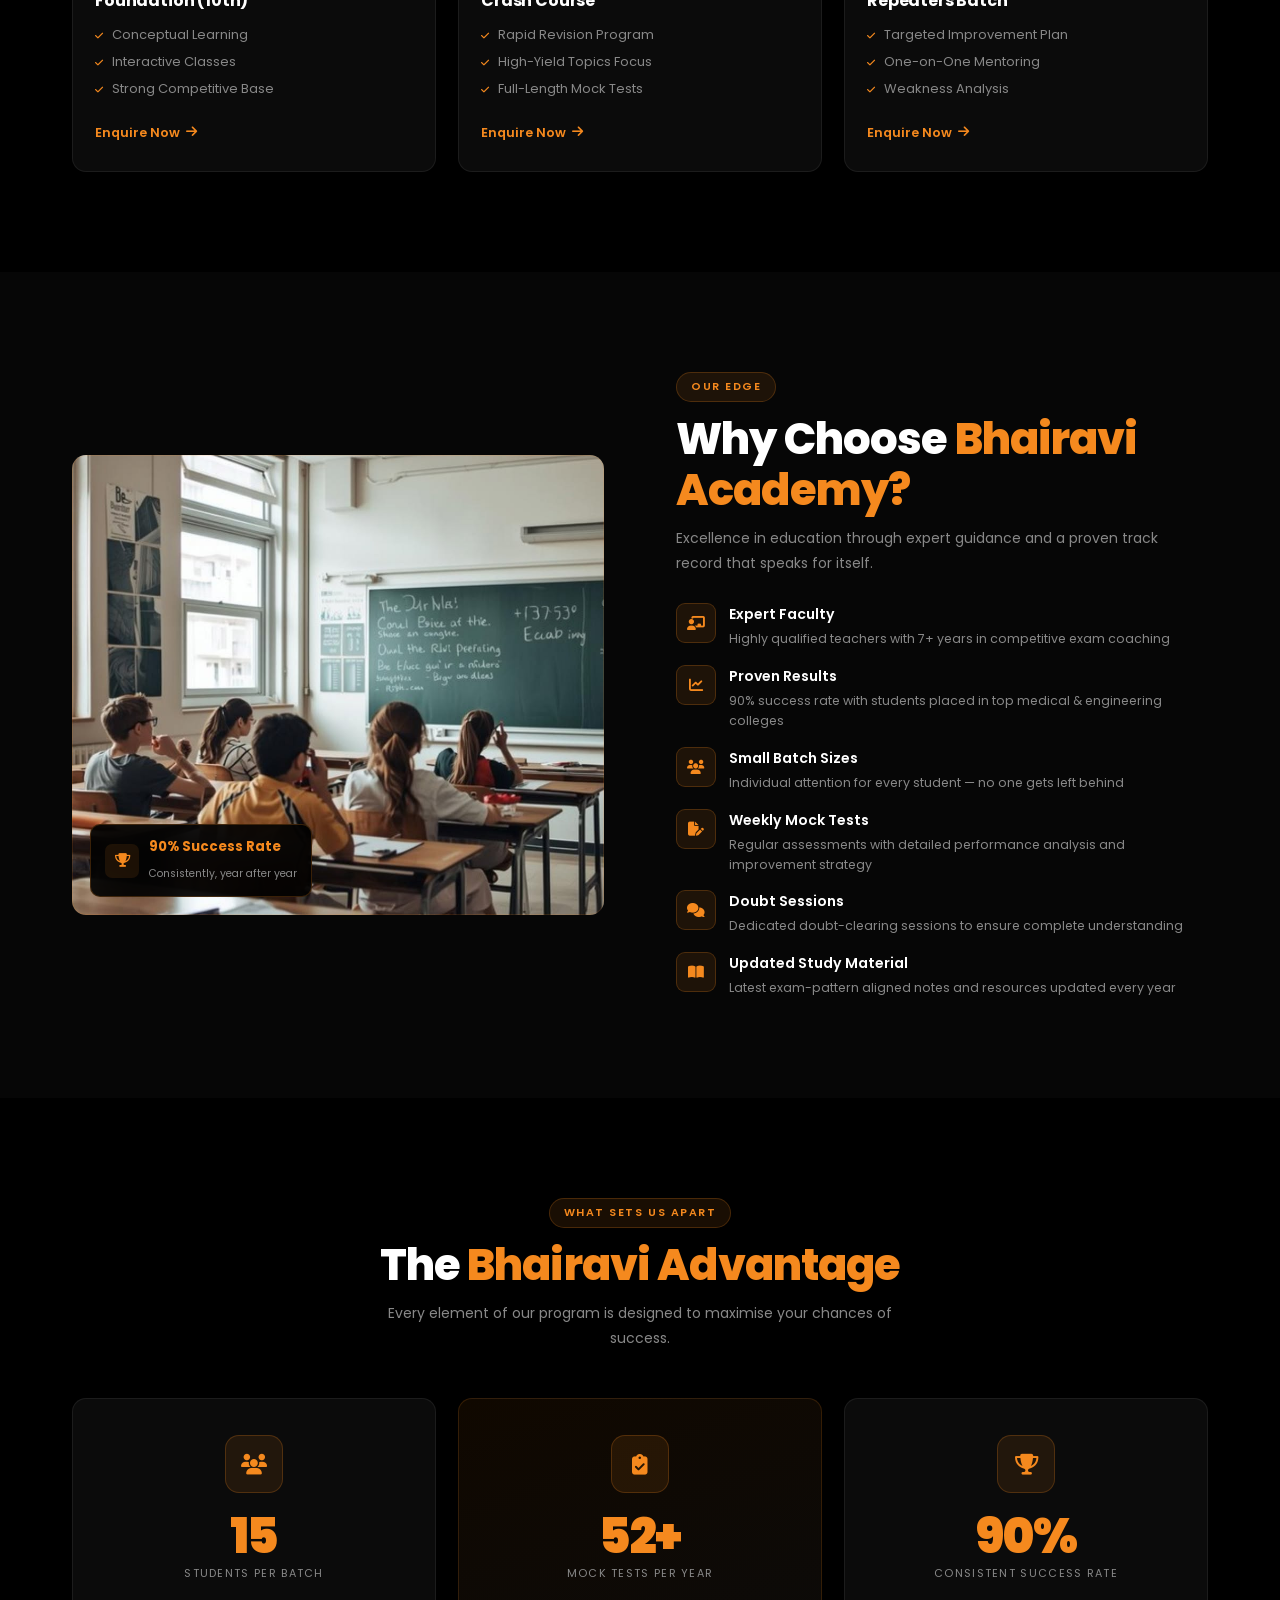
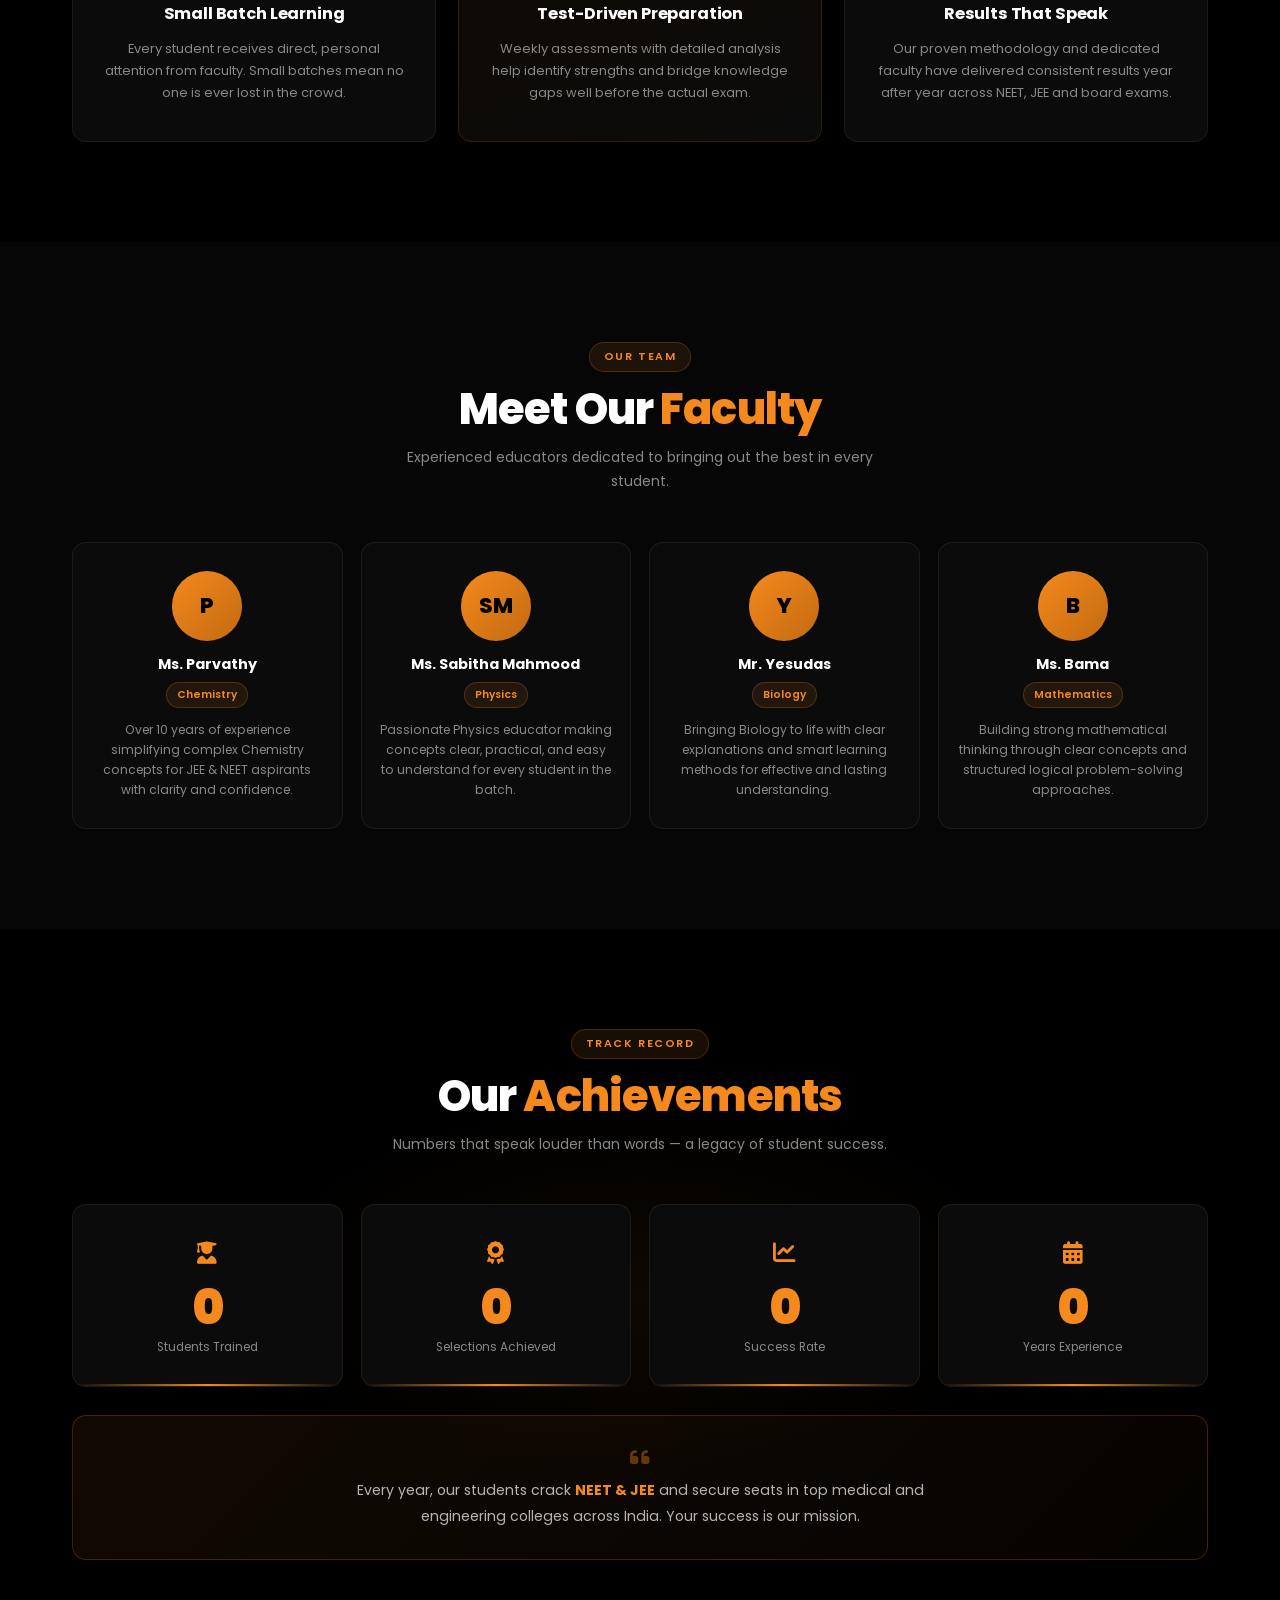
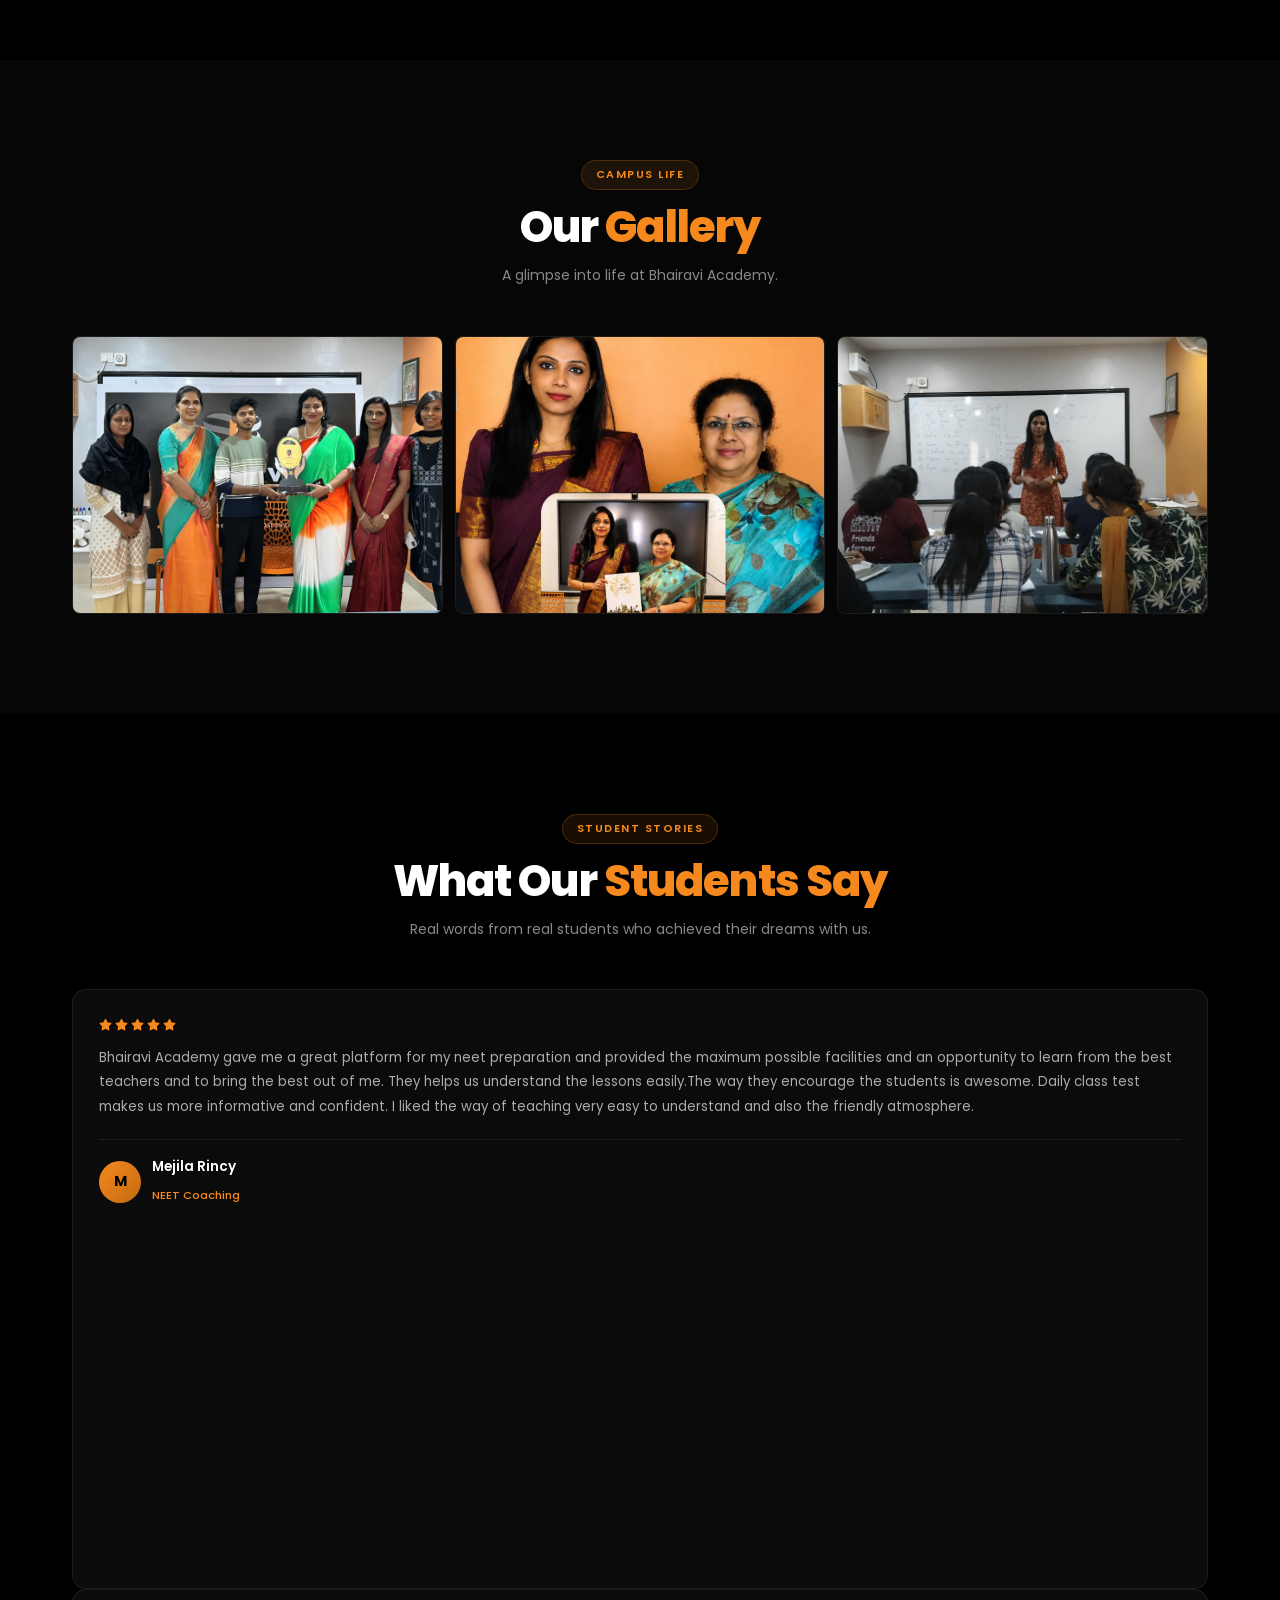
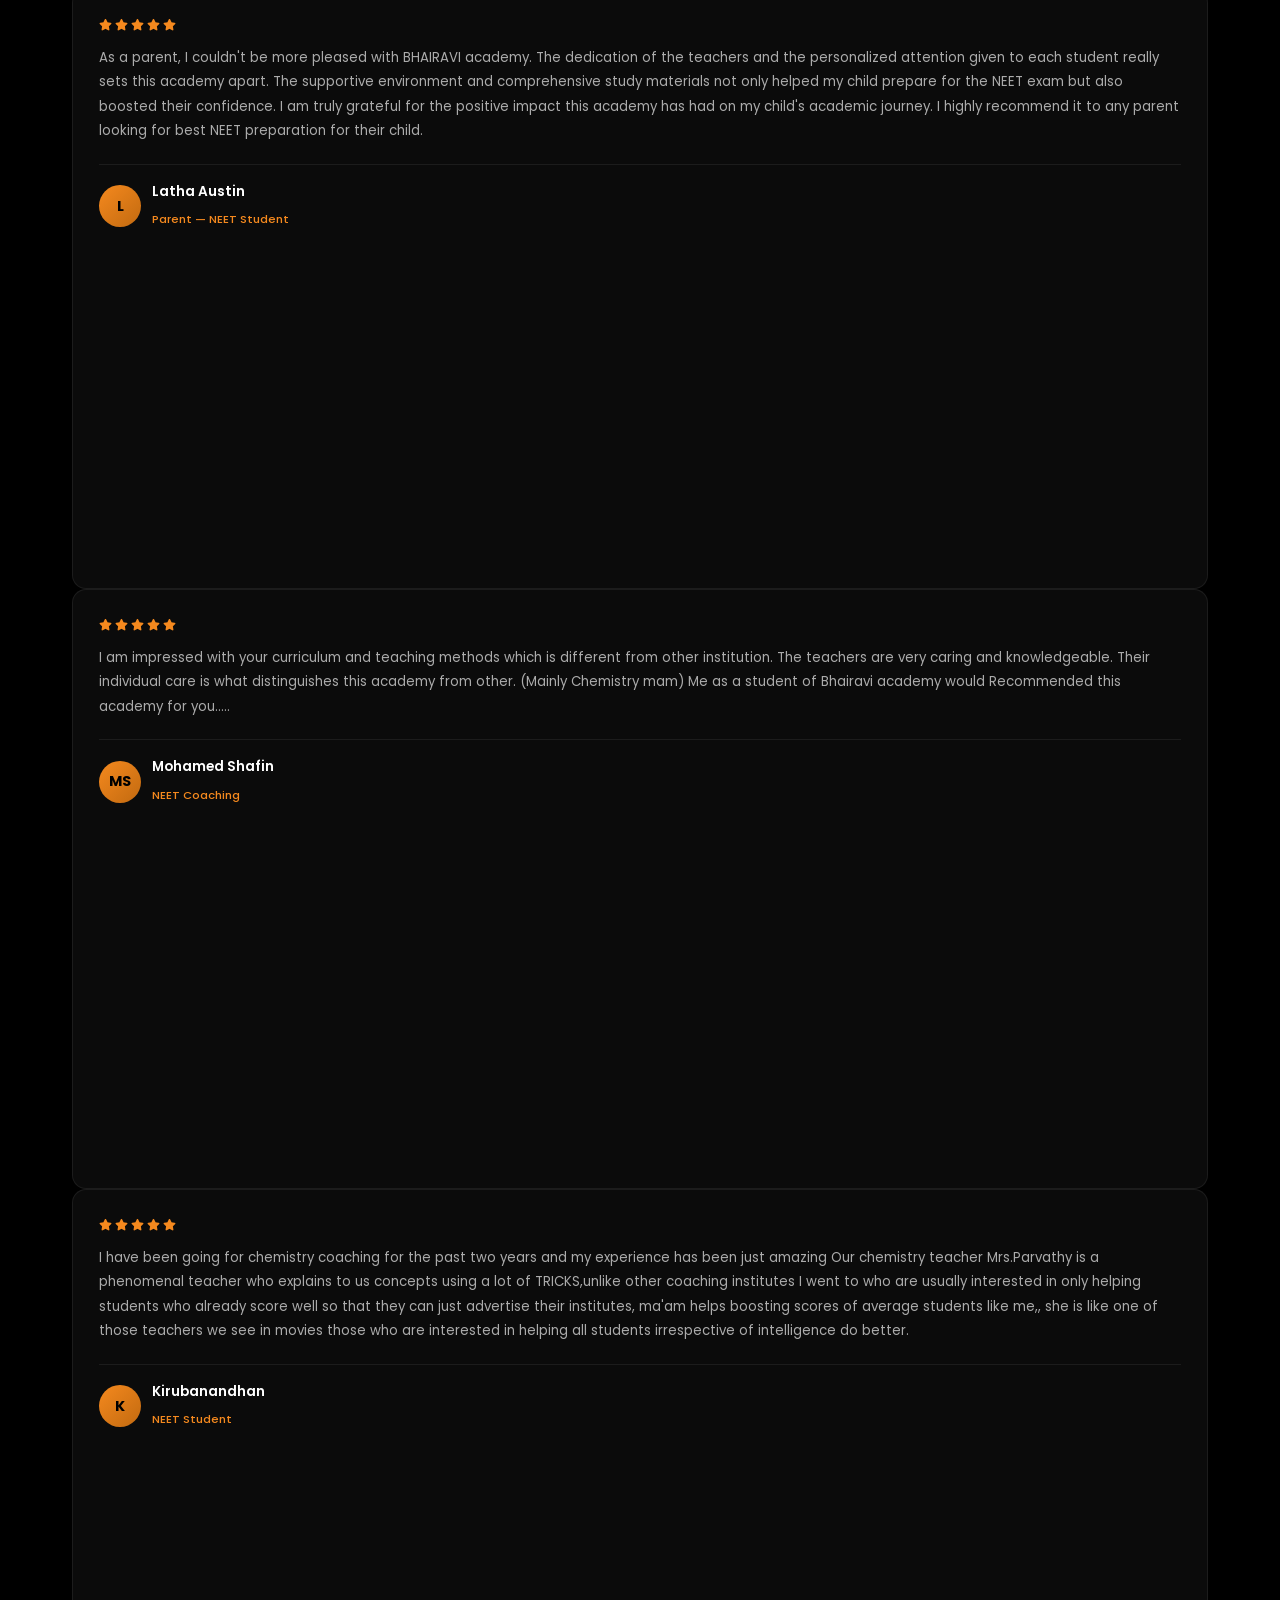
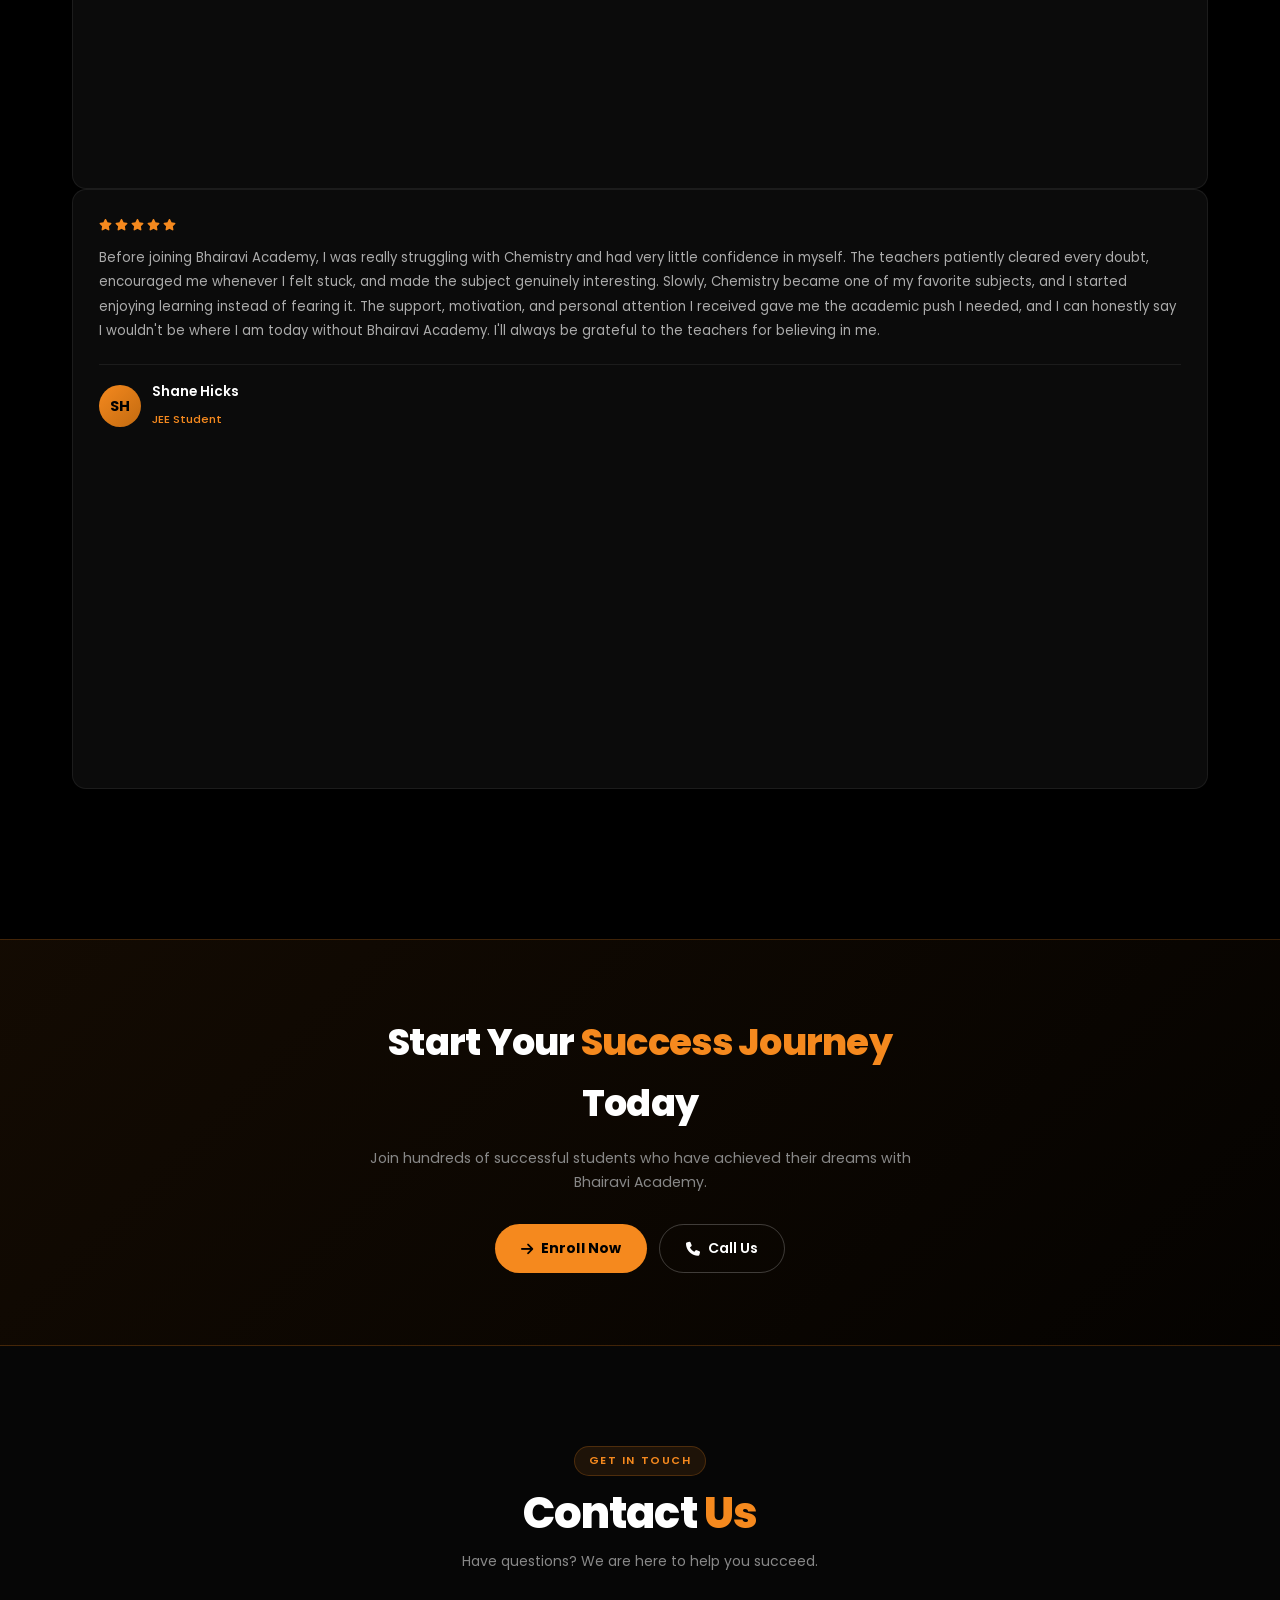
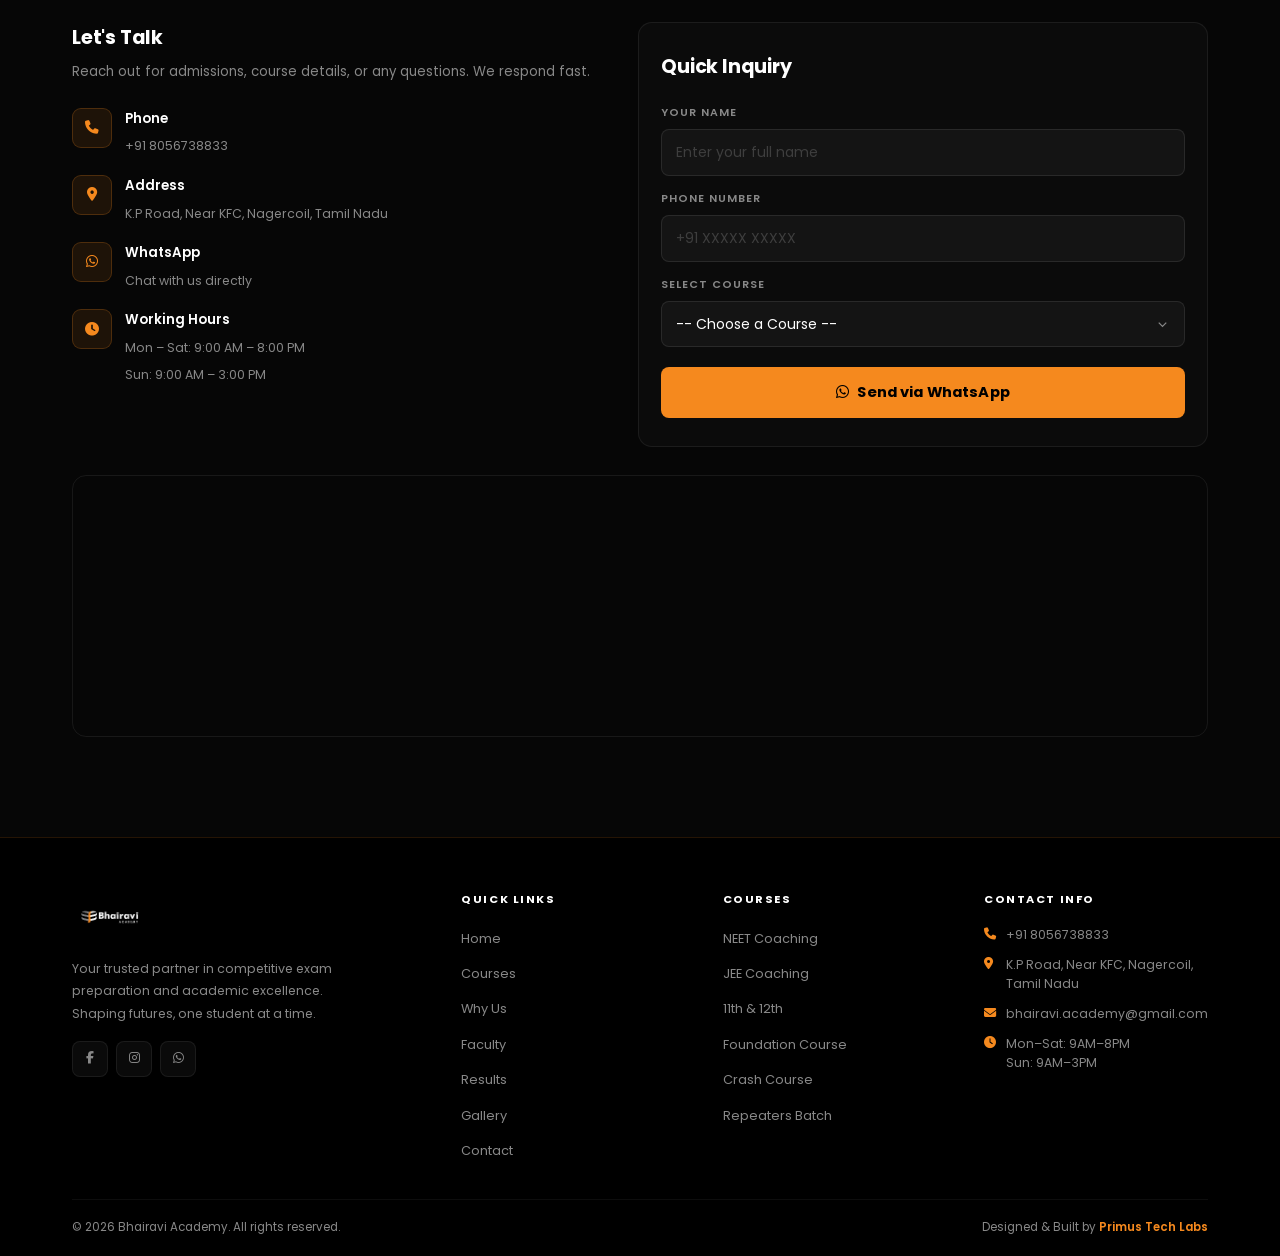
==== commit ae4aaf74: "image updated" ====
--- a/index.html
+++ b/index.html
@@ -28,7 +28,7 @@
     <nav class="navbar" id="navbar">
         <div class="container nav-container">
             <a href="#home" class="nav-logo">
-                <img src=".png" alt="Bhairavi Academy">
+                <img src="image.png" alt="Bhairavi Academy">
             </a>
             <ul class="nav-links" id="navLinks">
                 <li><a href="#home">Home</a></li>
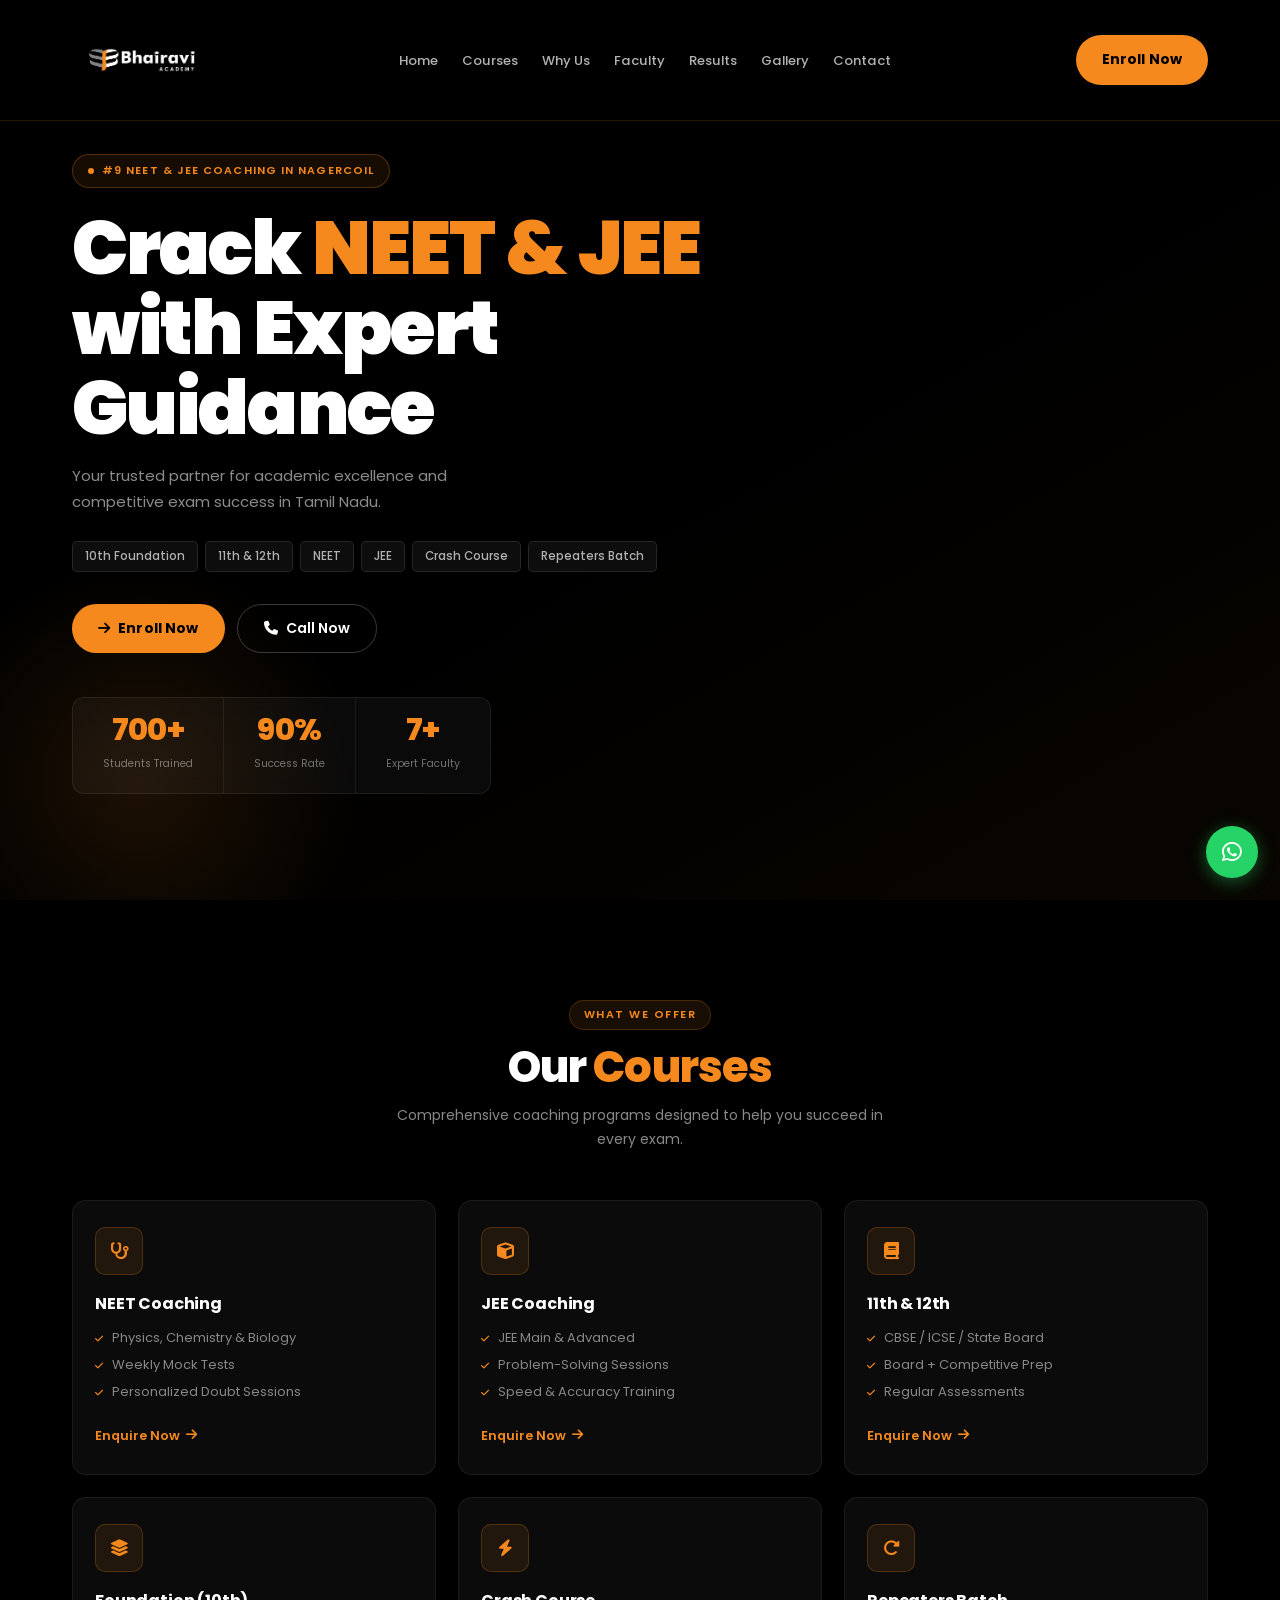
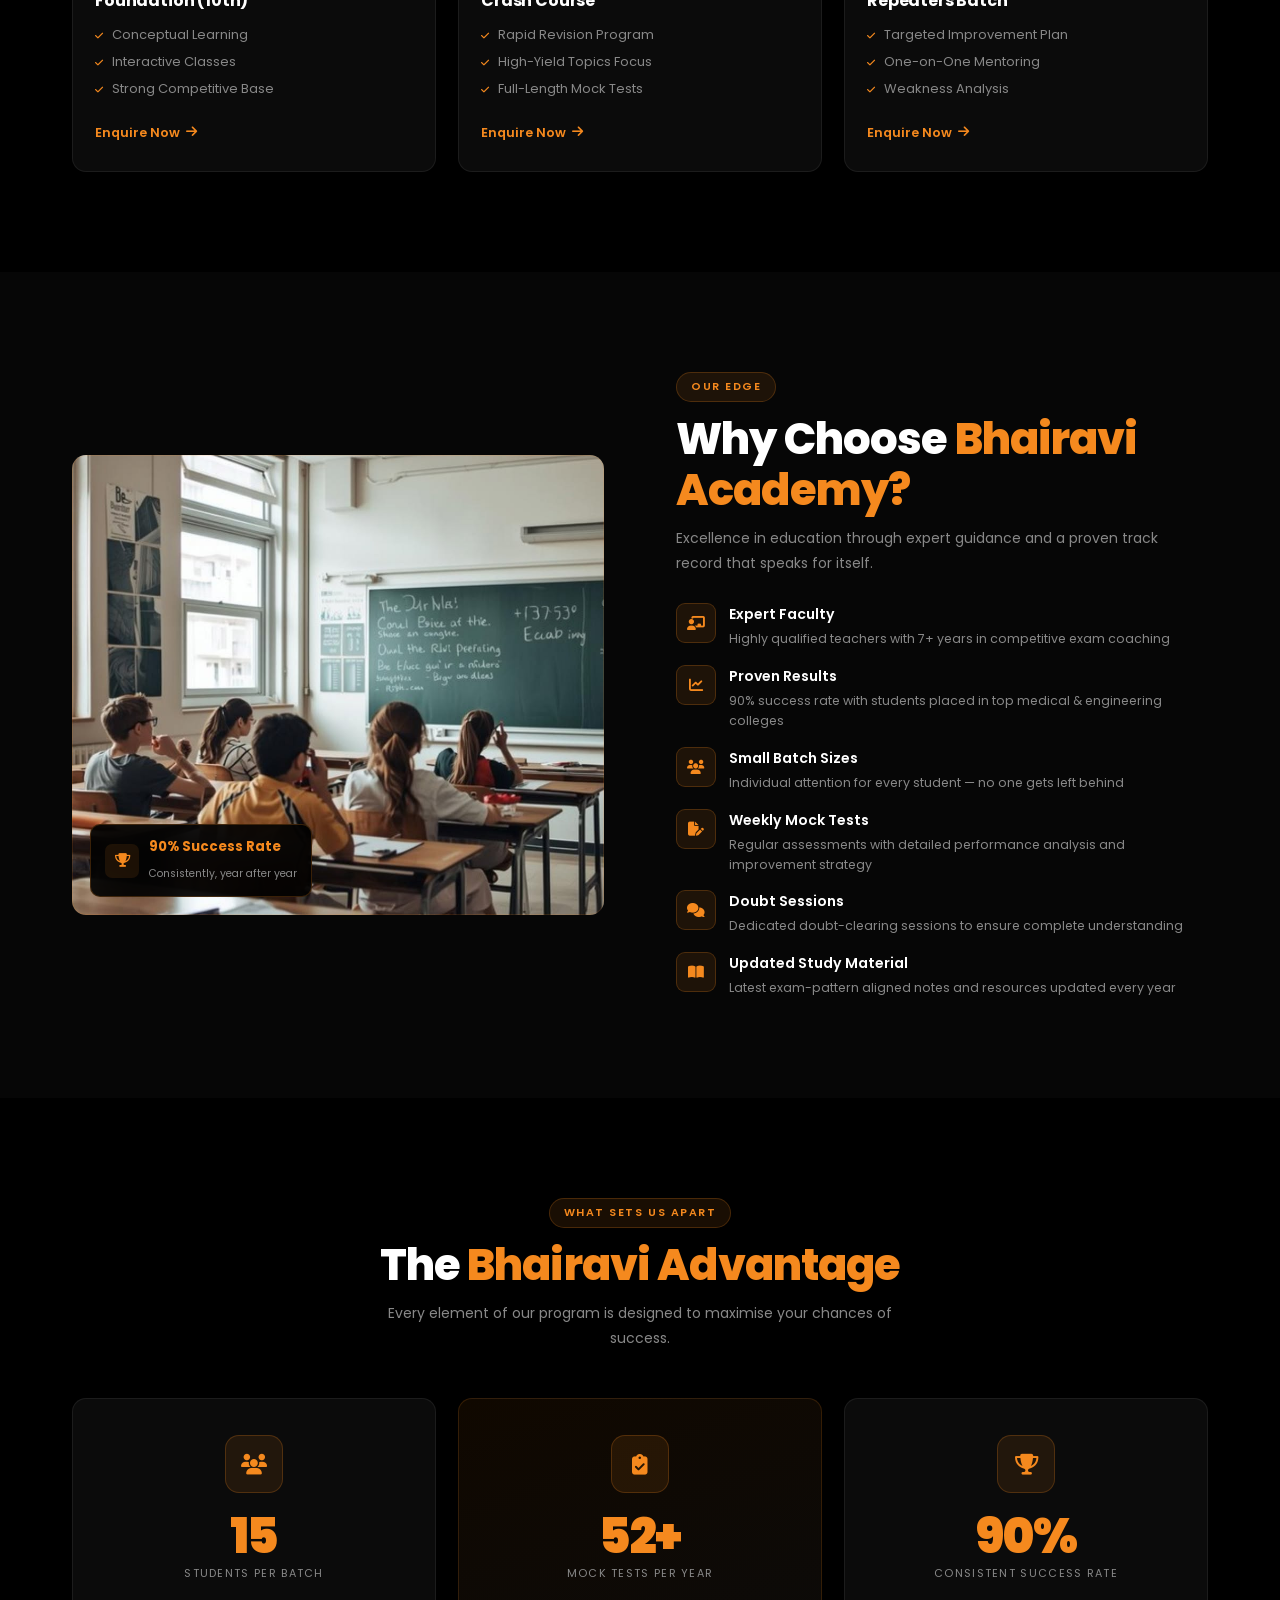
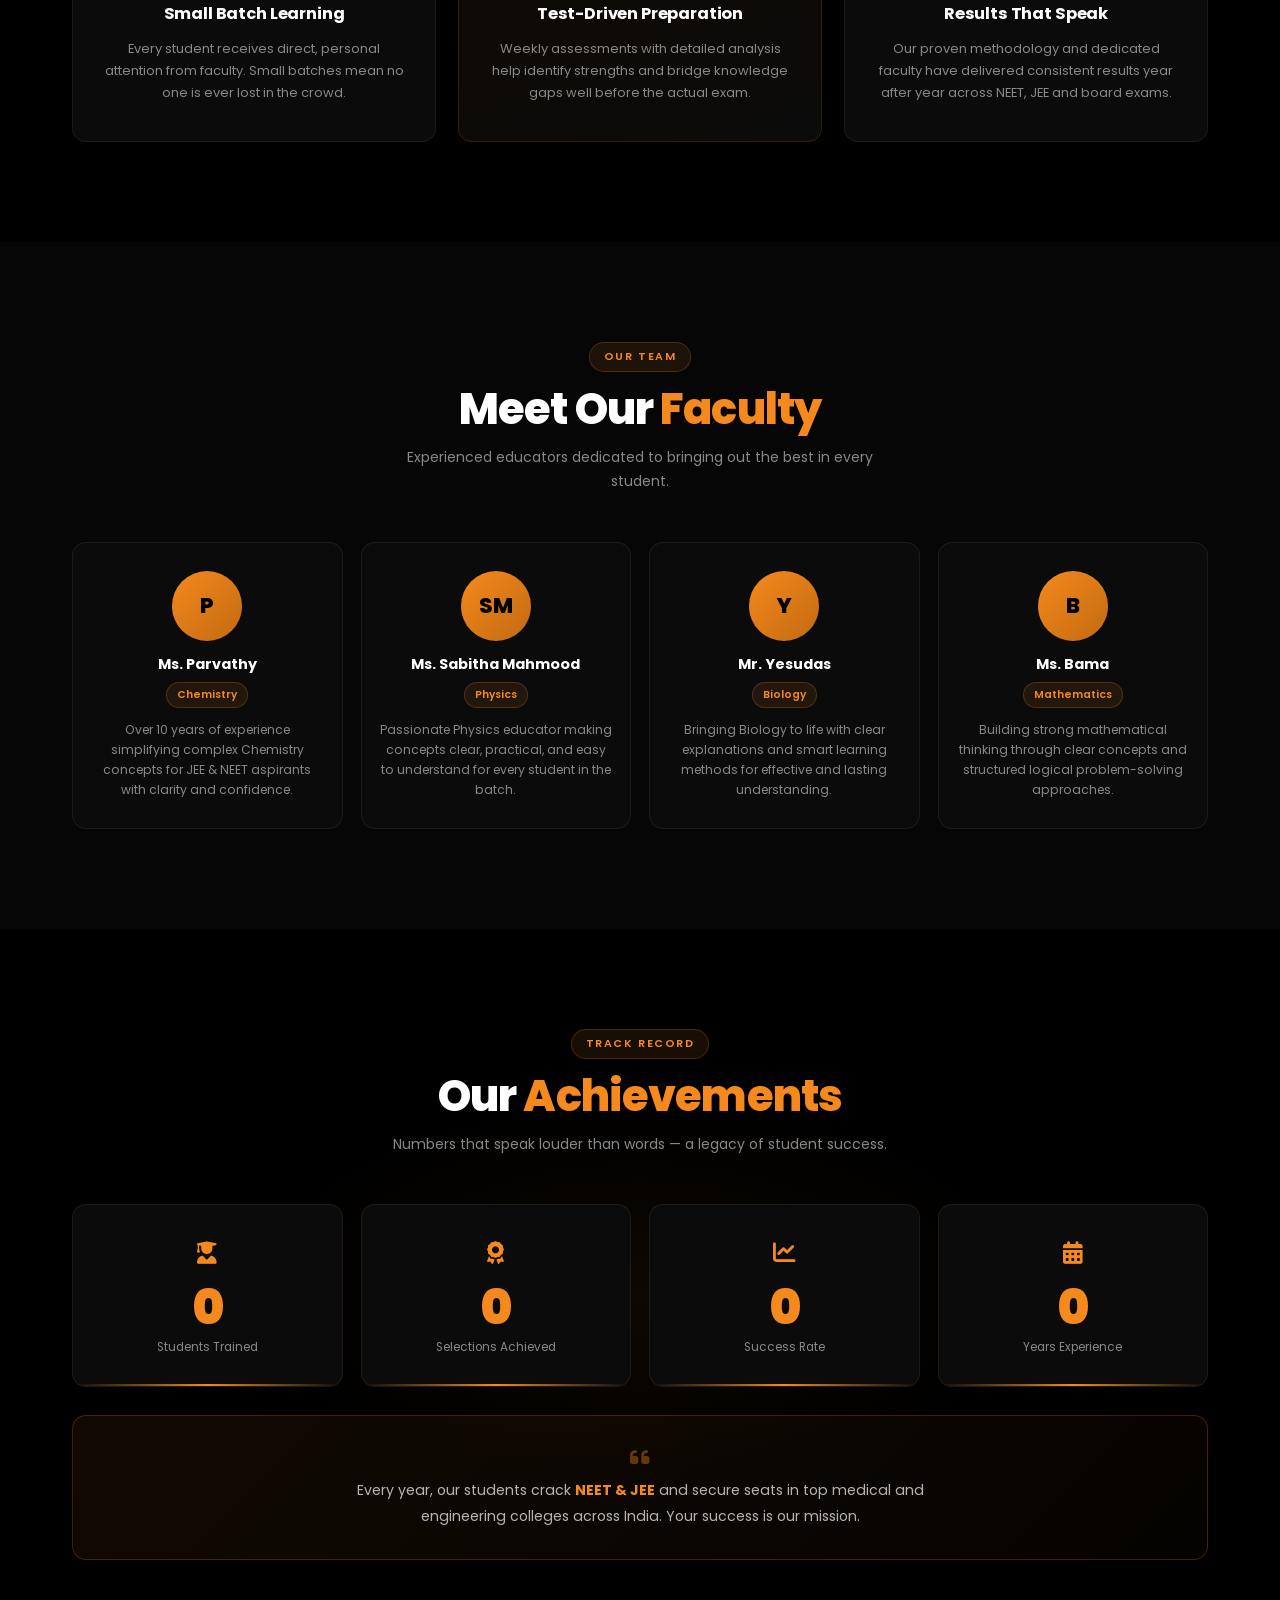
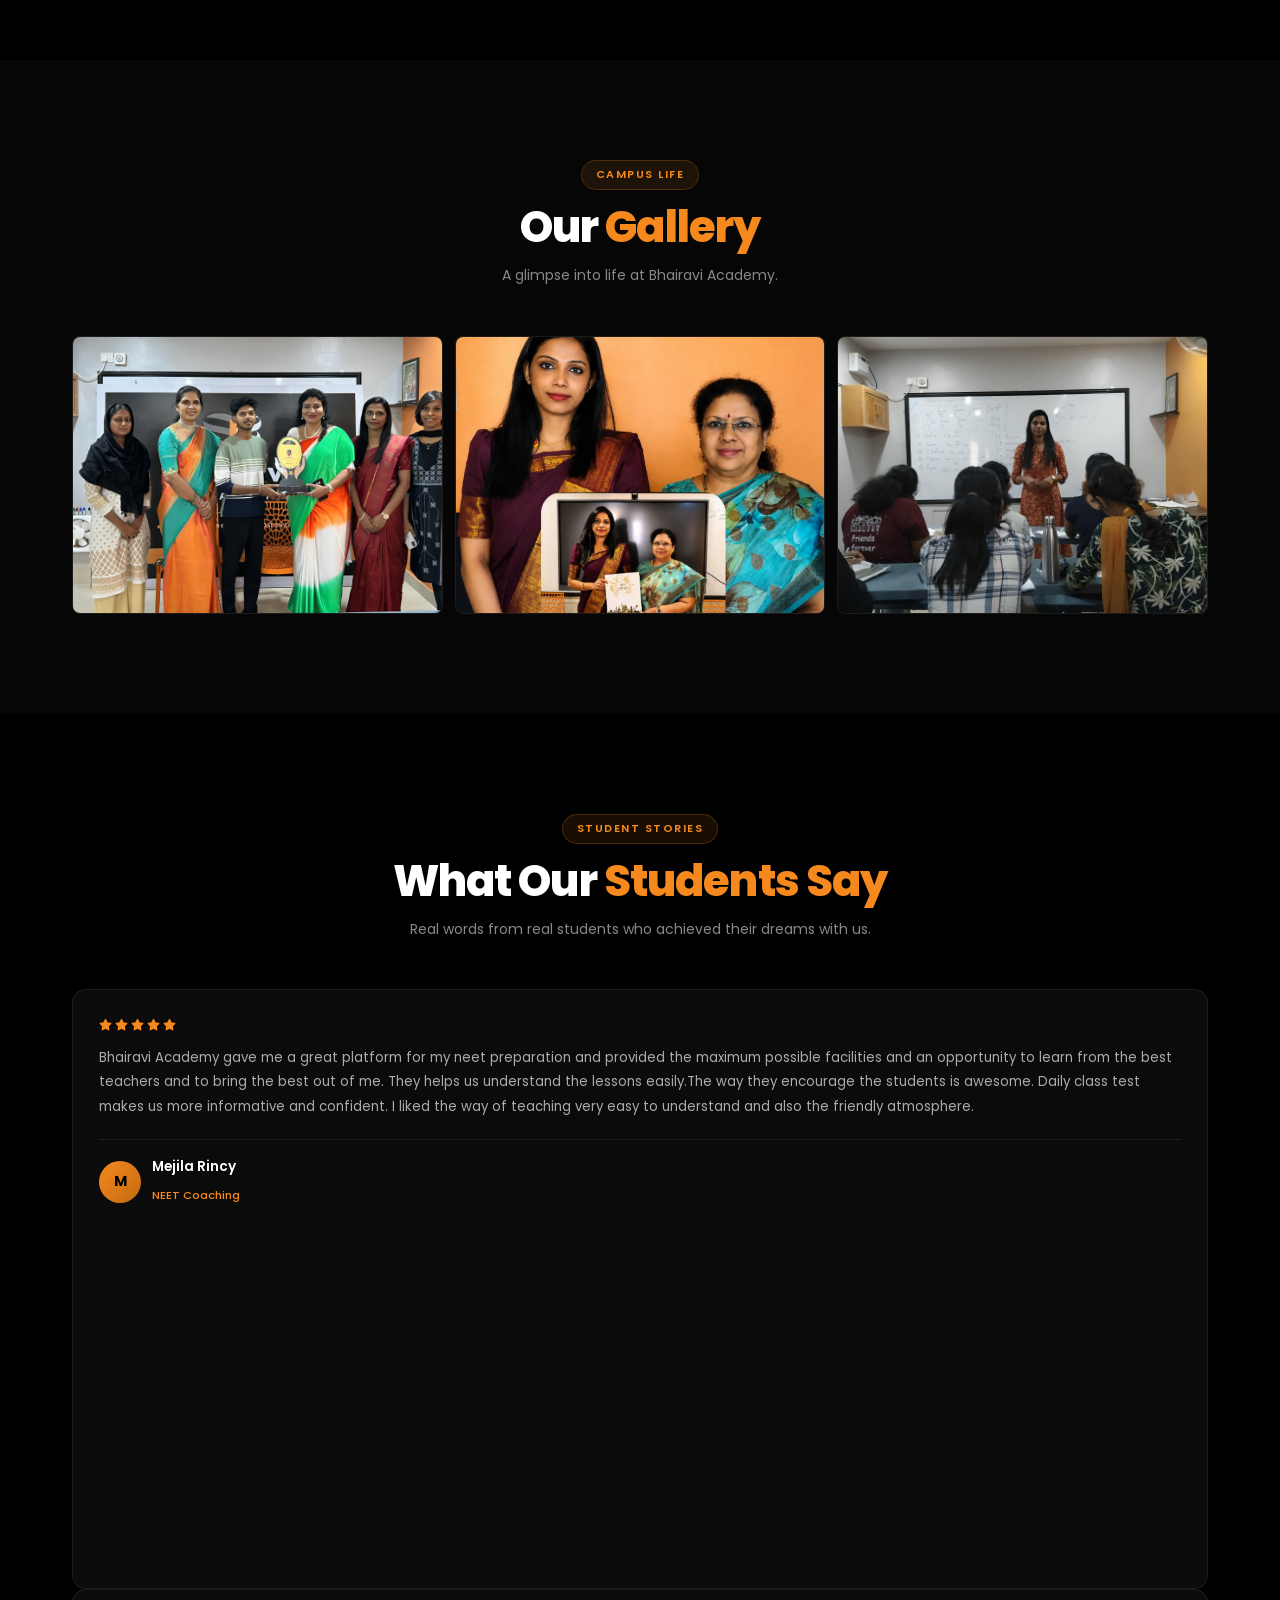
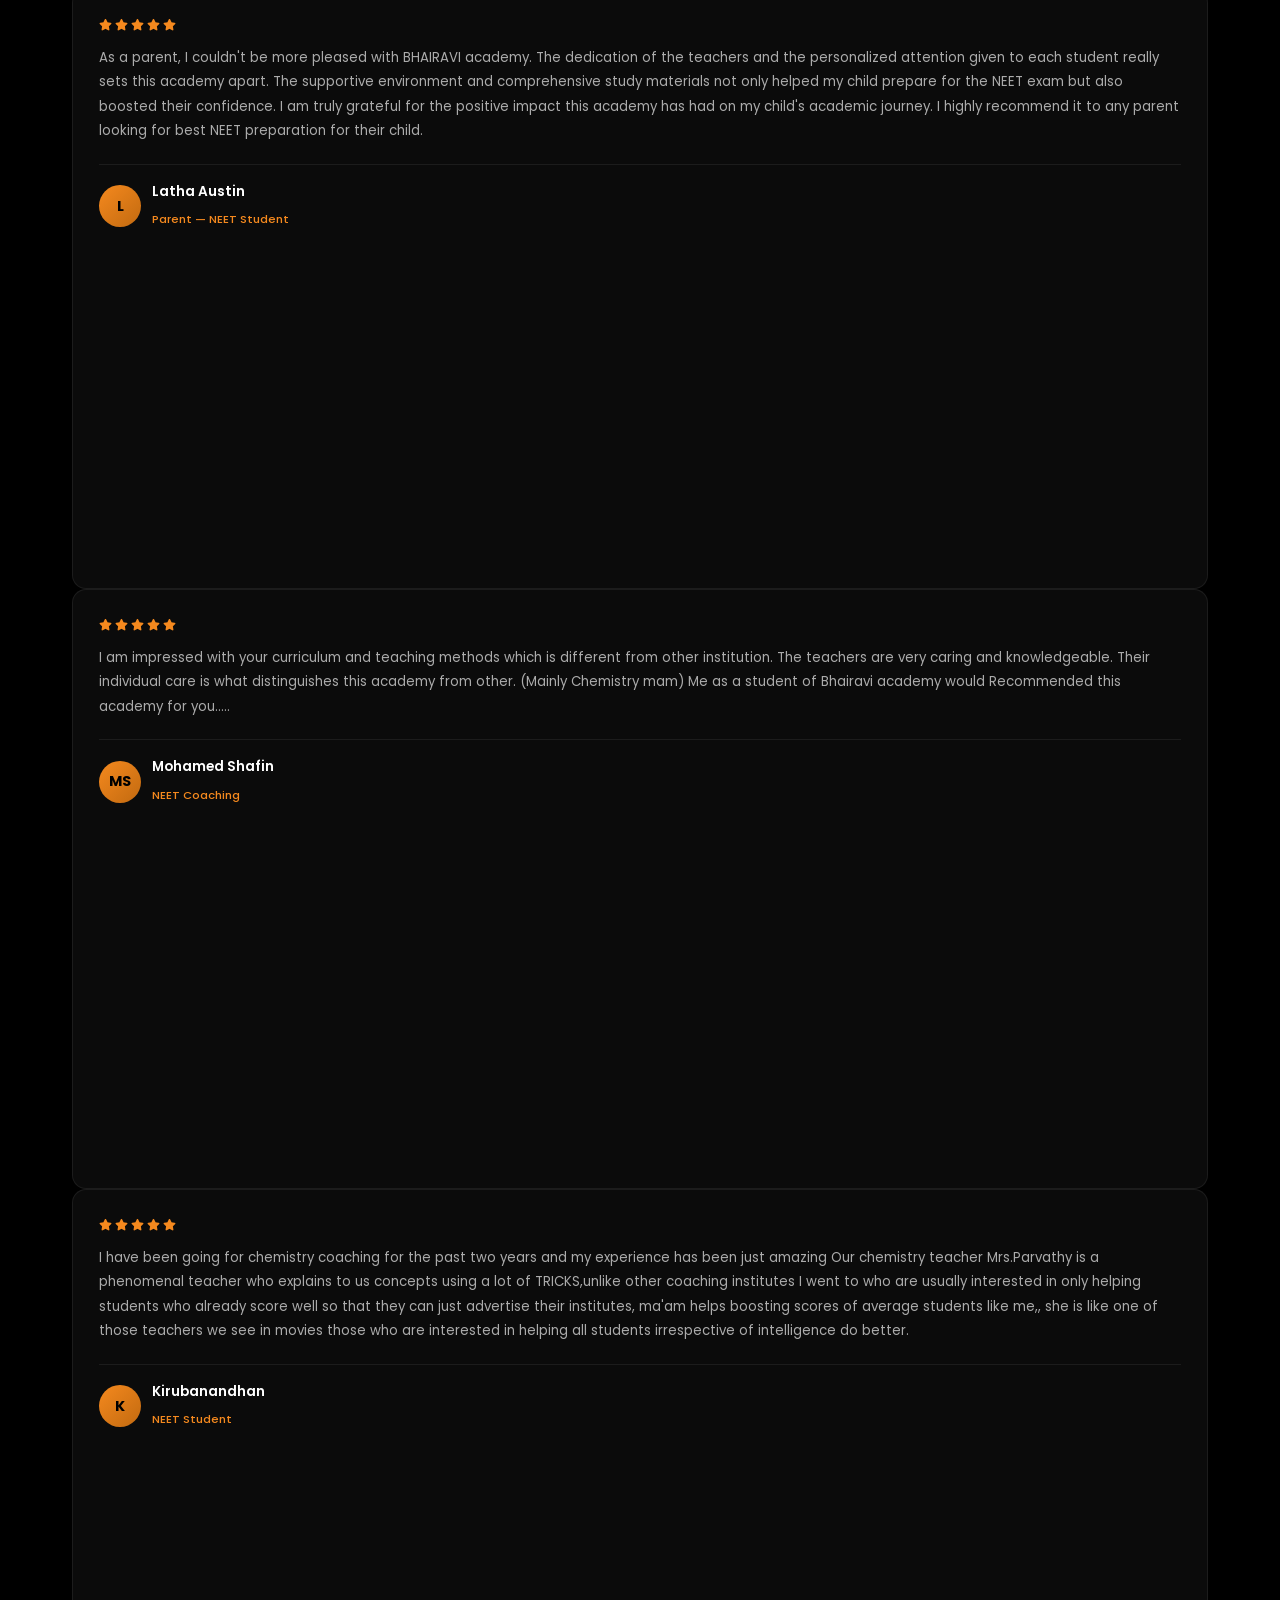
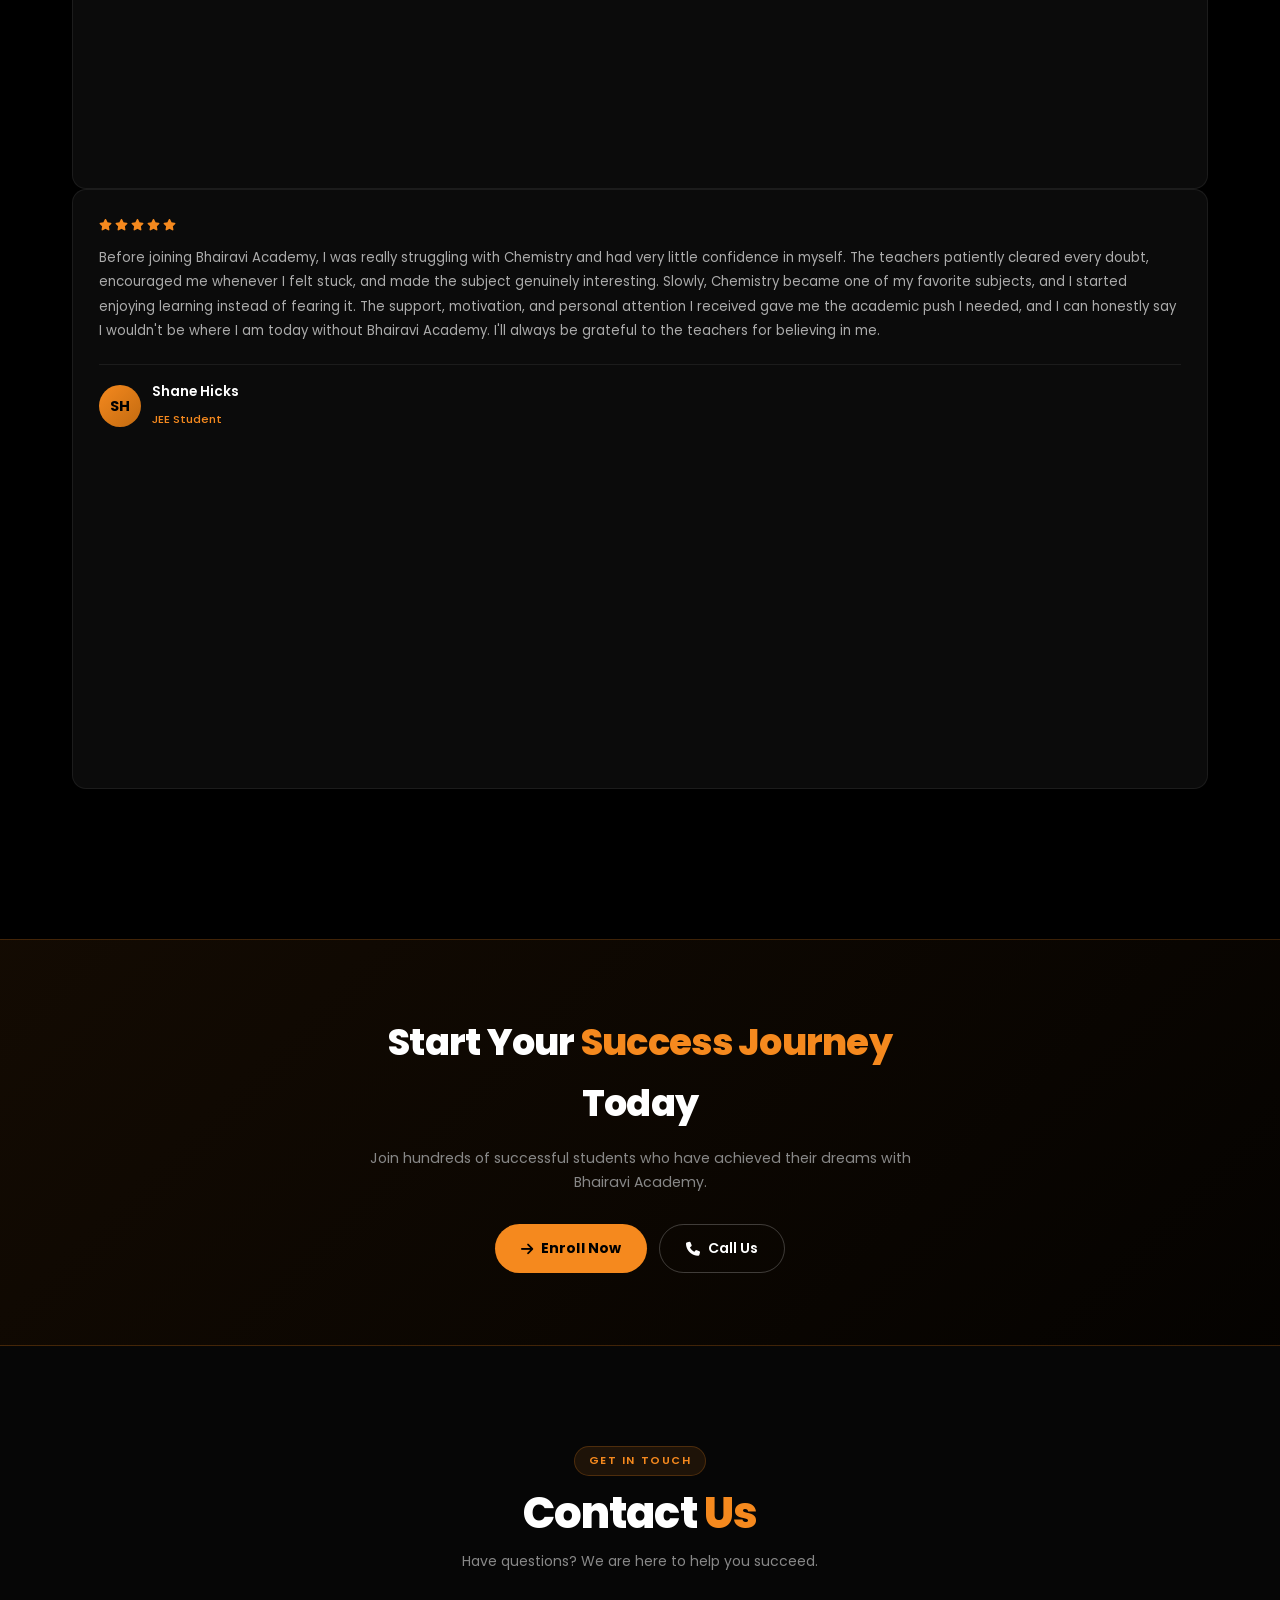
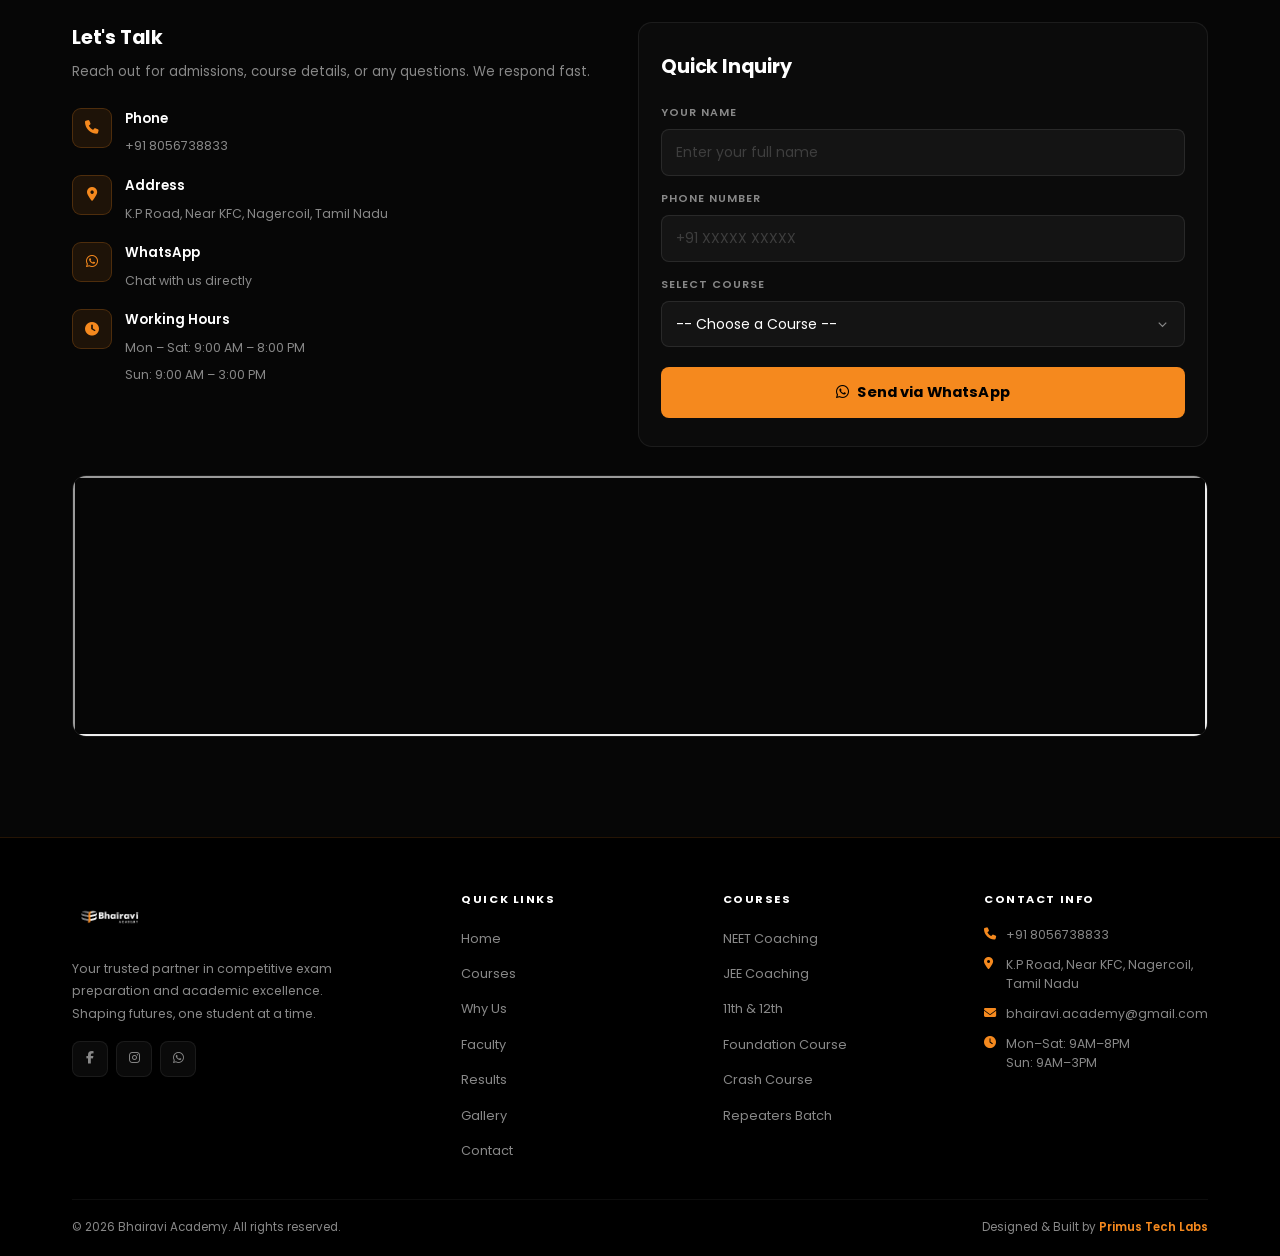
==== commit 4b086295: "image updated" ====
--- a/index.html
+++ b/index.html
@@ -4,10 +4,88 @@
 <head>
     <meta charset="UTF-8">
     <meta name="viewport" content="width=device-width, initial-scale=1.0">
+
+    <!-- Prevent any mobile viewport-timing mis-paint from ever
+         being visible: hide page until layout is confirmed settled,
+         then reveal. Hard 1.2s fallback so it can never stay blank. -->
+    <style>html{visibility:hidden}</style>
+    <script>
+    (function () {
+        function reveal() { document.documentElement.style.visibility = 'visible'; }
+        function whenReady() {
+            requestAnimationFrame(function () {
+                requestAnimationFrame(reveal);
+            });
+        }
+        if (document.readyState === 'loading') {
+            document.addEventListener('DOMContentLoaded', whenReady);
+        } else {
+            whenReady();
+        }
+        setTimeout(reveal, 1200);
+    })();
+    </script>
     <meta name="description"
         content="Bhairavi Academy - Expert NEET & JEE Coaching in Nagercoil. 90% Success Rate, Expert Faculty, Small Batches.">
     <meta name="theme-color" content="#F5891E">
     <title>Bhairavi Academy - NEET & JEE Coaching Excellence</title>
+
+    <!-- SEO -->
+    <link rel="canonical" href="https://bhairaviacademy.com/">
+    <meta name="keywords"
+        content="NEET coaching Nagercoil, JEE coaching Nagercoil, best NEET academy Tamil Nadu, JEE coaching Kanyakumari, 10th 11th 12th foundation Nagercoil, crash course NEET JEE">
+    <meta name="robots" content="index, follow">
+    <meta name="author" content="Bhairavi Academy">
+
+    <!-- Open Graph / Facebook / WhatsApp / Instagram link previews -->
+    <meta property="og:type" content="website">
+    <meta property="og:url" content="https://bhairaviacademy.com/">
+    <meta property="og:title" content="Bhairavi Academy - NEET & JEE Coaching Excellence">
+    <meta property="og:description"
+        content="Expert NEET & JEE Coaching in Nagercoil. 90% Success Rate, Expert Faculty, Small Batches.">
+    <meta property="og:image" content="https://bhairaviacademy.com/og-image.png">
+    <meta property="og:locale" content="en_IN">
+
+    <!-- Twitter Card -->
+    <meta name="twitter:card" content="summary_large_image">
+    <meta name="twitter:title" content="Bhairavi Academy - NEET & JEE Coaching Excellence">
+    <meta name="twitter:description"
+        content="Expert NEET & JEE Coaching in Nagercoil. 90% Success Rate, Expert Faculty, Small Batches.">
+    <meta name="twitter:image" content="https://bhairaviacademy.com/og-image.png">
+
+    <!-- Favicons -->
+    <link rel="icon" type="image/png" href="/favicon.png">
+    <link rel="apple-touch-icon" href="/apple-touch-icon.png">
+    <link rel="manifest" href="/site.webmanifest">
+
+    <!-- Structured Data -->
+    <script type="application/ld+json">
+    {
+        "@context": "https://schema.org",
+        "@type": "EducationalOrganization",
+        "name": "Bhairavi Academy",
+        "description": "Expert NEET & JEE Coaching in Nagercoil with 90% success rate, expert faculty, and small batch sizes.",
+        "url": "https://bhairaviacademy.com/",
+        "telephone": "+91-8056738833",
+        "image": "https://bhairaviacademy.com/og-image.png",
+        "address": {
+            "@type": "PostalAddress",
+            "streetAddress": "K.P Road, Near KFC",
+            "addressLocality": "Nagercoil",
+            "addressRegion": "Tamil Nadu",
+            "addressCountry": "IN"
+        },
+        "geo": {
+            "@type": "GeoCoordinates",
+            "latitude": 8.17286,
+            "longitude": 77.41427
+        },
+        "sameAs": [
+            "https://www.facebook.com/bhairavistudycentrengl/",
+            "https://www.instagram.com/bhairavi_academy"
+        ]
+    }
+    </script>
 
     <!-- Google Fonts -->
     <link href="https://fonts.googleapis.com/css2?family=Poppins:wght@300;400;500;600;700;800;900&display=swap"
@@ -665,13 +743,13 @@
             </div>
             <div class="contact-map" data-aos="fade-up">
                 <iframe
-                    src="https://www.google.com/maps/embed?pb=!1m18!1m12!1m3!1d3949.2174448647206!2d77.41497167500917!3d8.18083709185049!2m3!1f0!2f0!3f0!3m2!1i1024!2i768!4f13.1!3m3!1m2!1s0x3b04f1b89ee9f313%3A0x56e2430e9cc0a1f2!2sBhairavi%20Academy!5e0!3m2!1sen!2sin!4v1786639833093!5m2!1sen!2sin"
-                    width="600" height="450" style="border:0;" allowfullscreen="" loading="lazy"
-                    referrerpolicy="strict-origin-when-cross-origin"></iframe>
-            </div>
-        </div>
-    </section>
-
+                    src="https://www.google.com/maps/embed?pb=!1m18!1m12!1m3!1d3945.0373891456627!2d77.41427!3d8.17286!2m3!1f0!2f0!3f0!3m2!1i1024!2i768!4f13.1!3m3!1m2!1s0x3b0441e5e5e5e5e5%3A0x0!2sKP%20Road%20Nagercoil!5e0!3m2!1sen!2sin!4v1234567890"
+                    allowfullscreen loading="lazy" referrerpolicy="no-referrer-when-downgrade"
+                    title="Bhairavi Academy Location">
+                </iframe>
+            </div>
+        </div>
+    </section>
 
     <!-- ===== FOOTER ===== -->
     <footer class="footer">
@@ -754,6 +832,11 @@
         <i class="fab fa-whatsapp"></i>
     </a>
 
+    <!-- Back to Top -->
+    <button id="backToTop" class="back-to-top" aria-label="Back to top">
+        <i class="fas fa-arrow-up"></i>
+    </button>
+
     <!-- Scripts -->
     <script src="https://cdnjs.cloudflare.com/ajax/libs/aos/2.3.4/aos.js"></script>
     <script src="https://cdnjs.cloudflare.com/ajax/libs/Swiper/10.3.1/swiper-bundle.min.js"></script>
--- a/style.css
+++ b/style.css
@@ -1590,6 +1590,49 @@
     box-shadow: 0 8px 26px rgba(37, 211, 102, 0.52);
 }
 
+.back-to-top {
+    position: fixed;
+    bottom: 86px;
+    right: 22px;
+    z-index: 800;
+    width: 44px;
+    height: 44px;
+    border-radius: 50%;
+    border: none;
+    background: var(--clr-accent, #F5891E);
+    color: #000;
+    font-size: 1.05rem;
+    display: flex;
+    align-items: center;
+    justify-content: center;
+    cursor: pointer;
+    box-shadow: 0 4px 16px rgba(245, 137, 30, 0.4);
+    opacity: 0;
+    visibility: hidden;
+    transform: translateY(10px);
+    transition: opacity 0.3s ease, transform 0.3s ease, visibility 0.3s;
+}
+
+.back-to-top.visible {
+    opacity: 1;
+    visibility: visible;
+    transform: translateY(0);
+}
+
+.back-to-top:hover {
+    transform: translateY(-3px) scale(1.08);
+}
+
+@media (max-width: 480px) {
+    .back-to-top {
+        width: 40px;
+        height: 40px;
+        bottom: 80px;
+        right: 18px;
+        font-size: 0.95rem;
+    }
+}
+
 /* ==============================================
    RESPONSIVE — MOBILE HERO FIX (below 768px)
    Avoids vertical-centering the hero against a
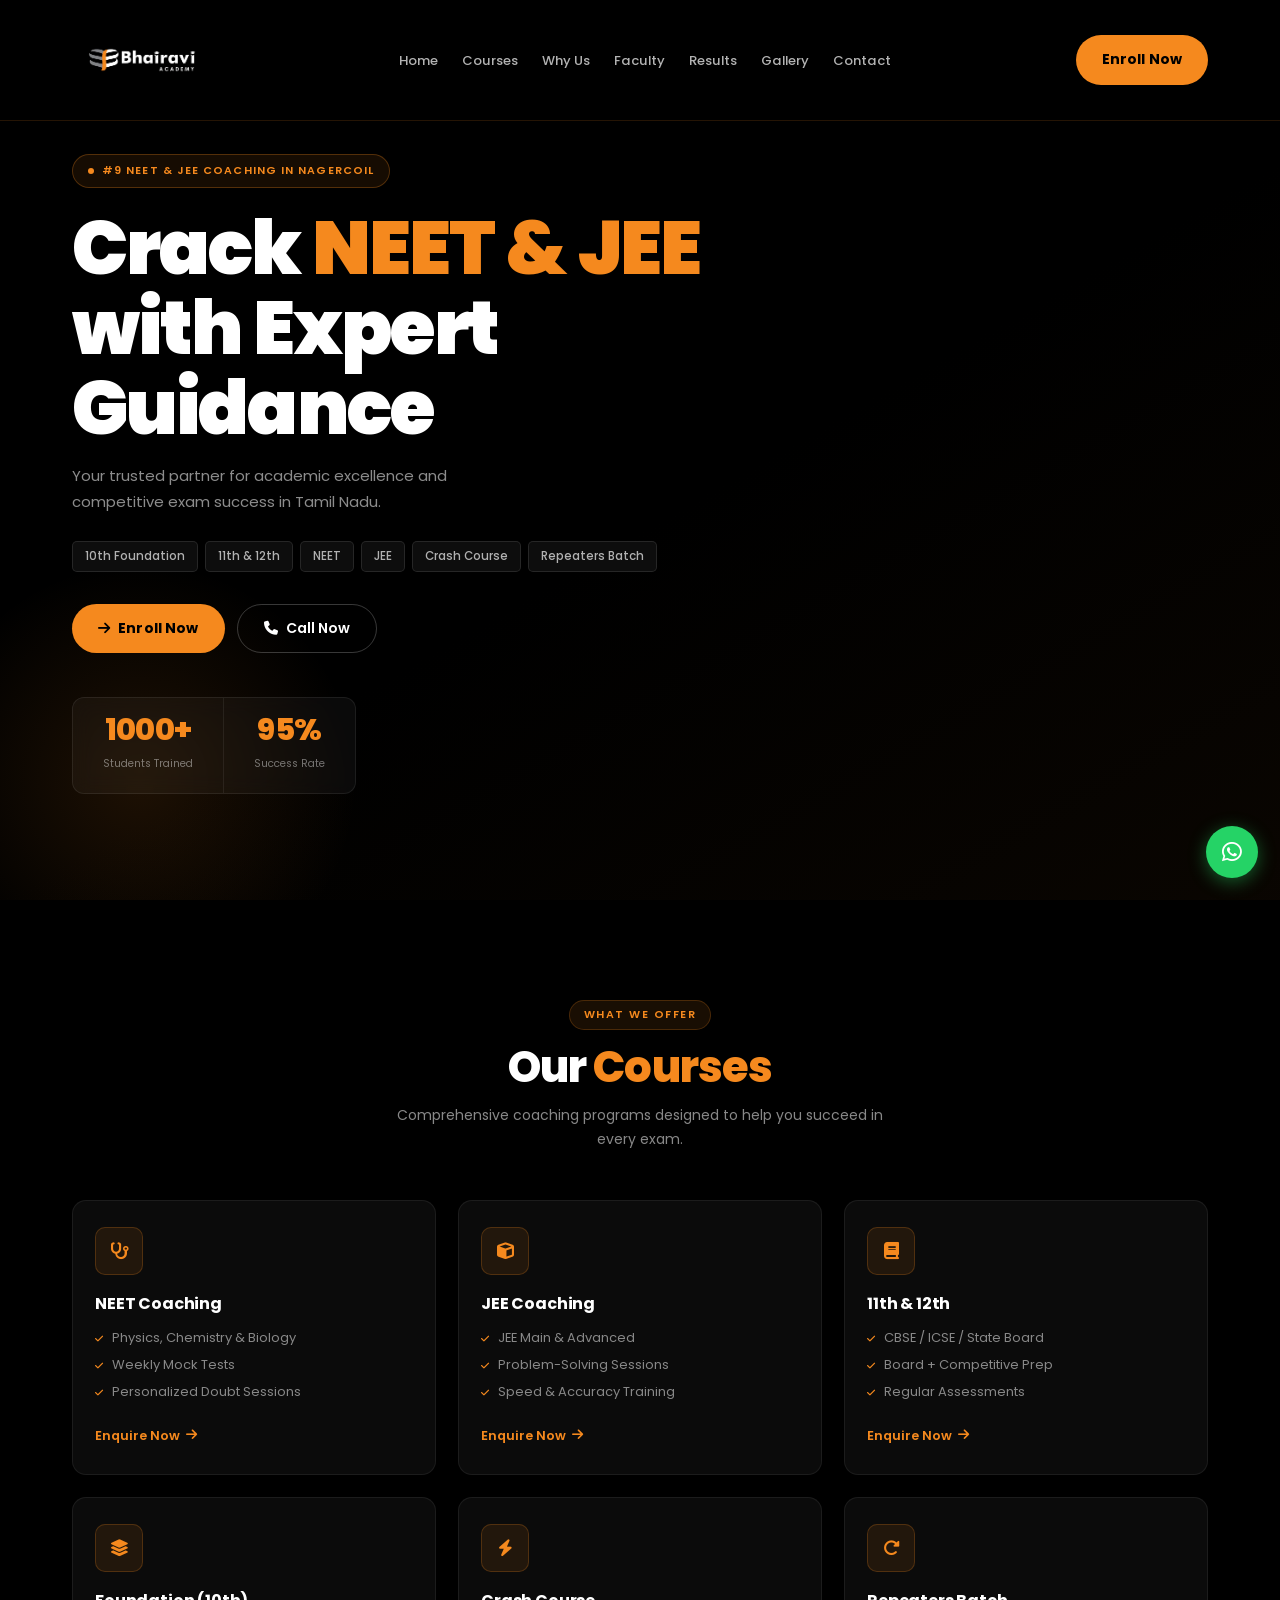
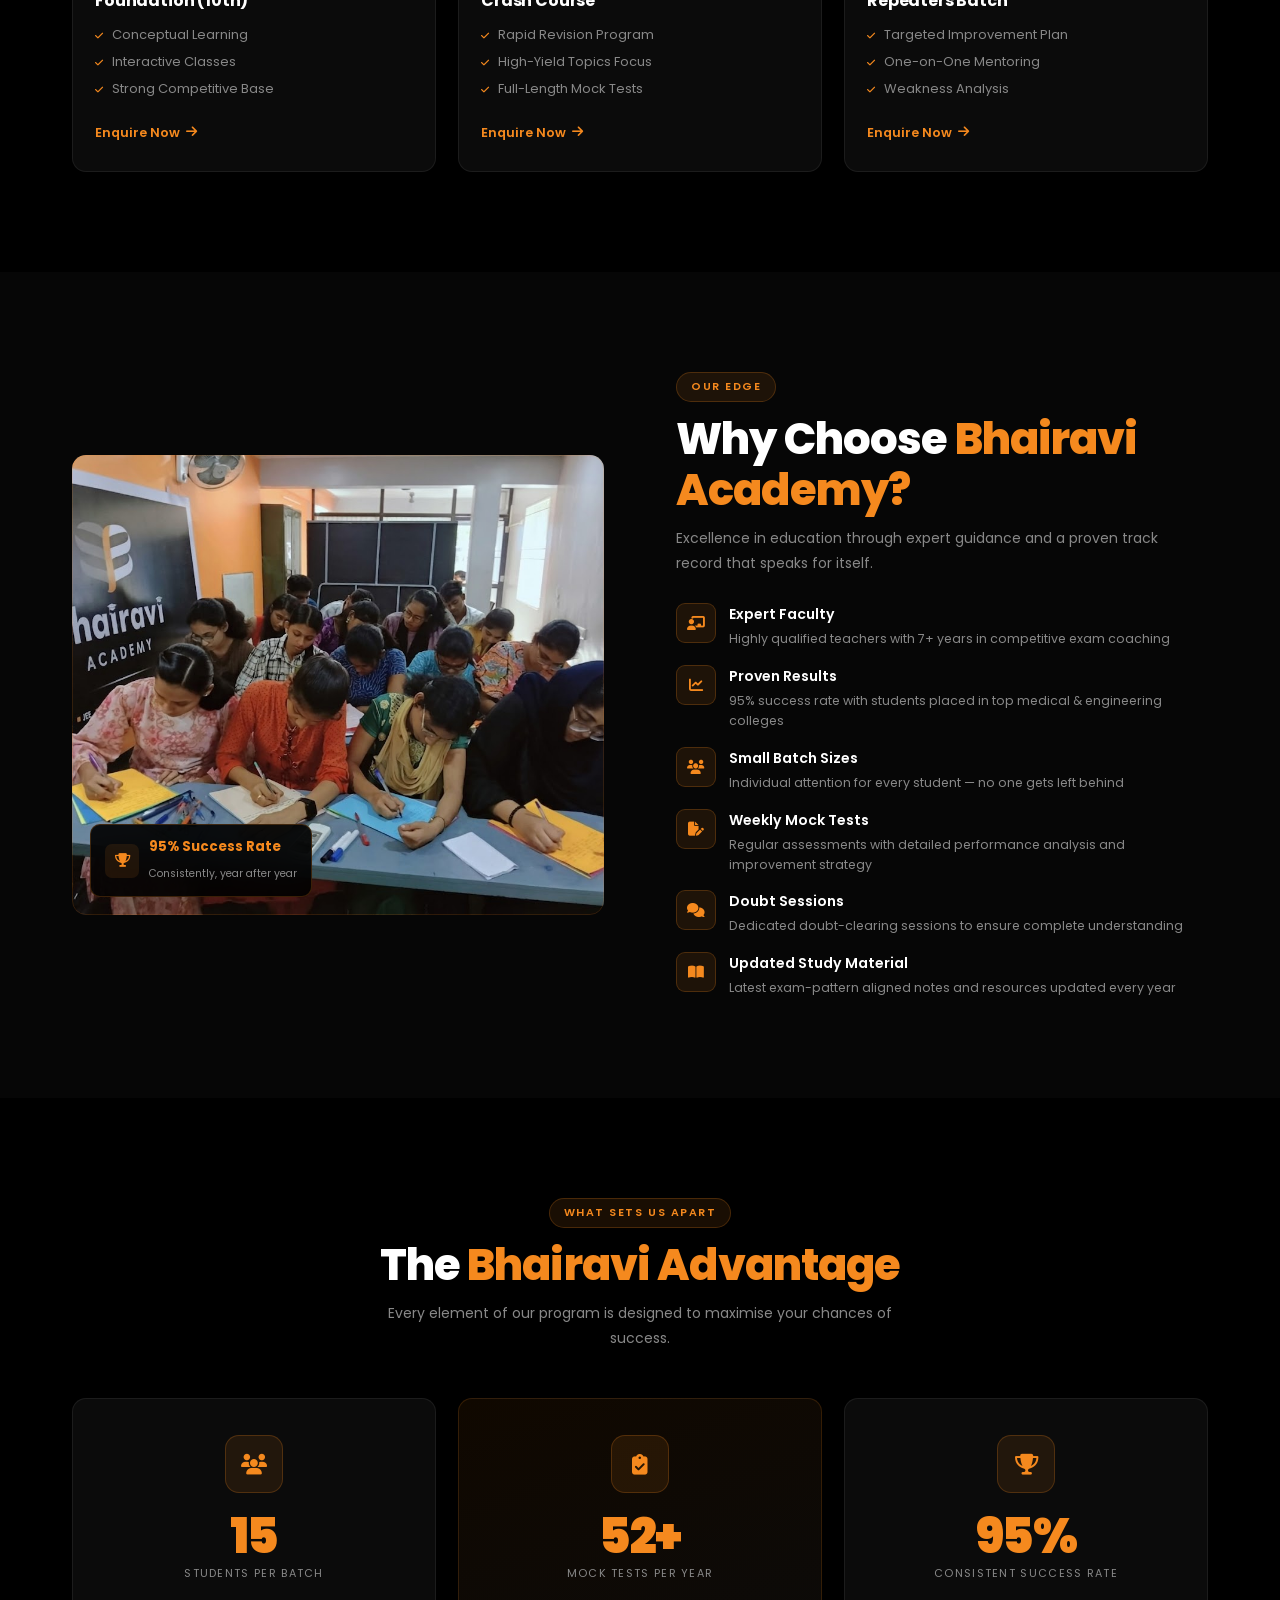
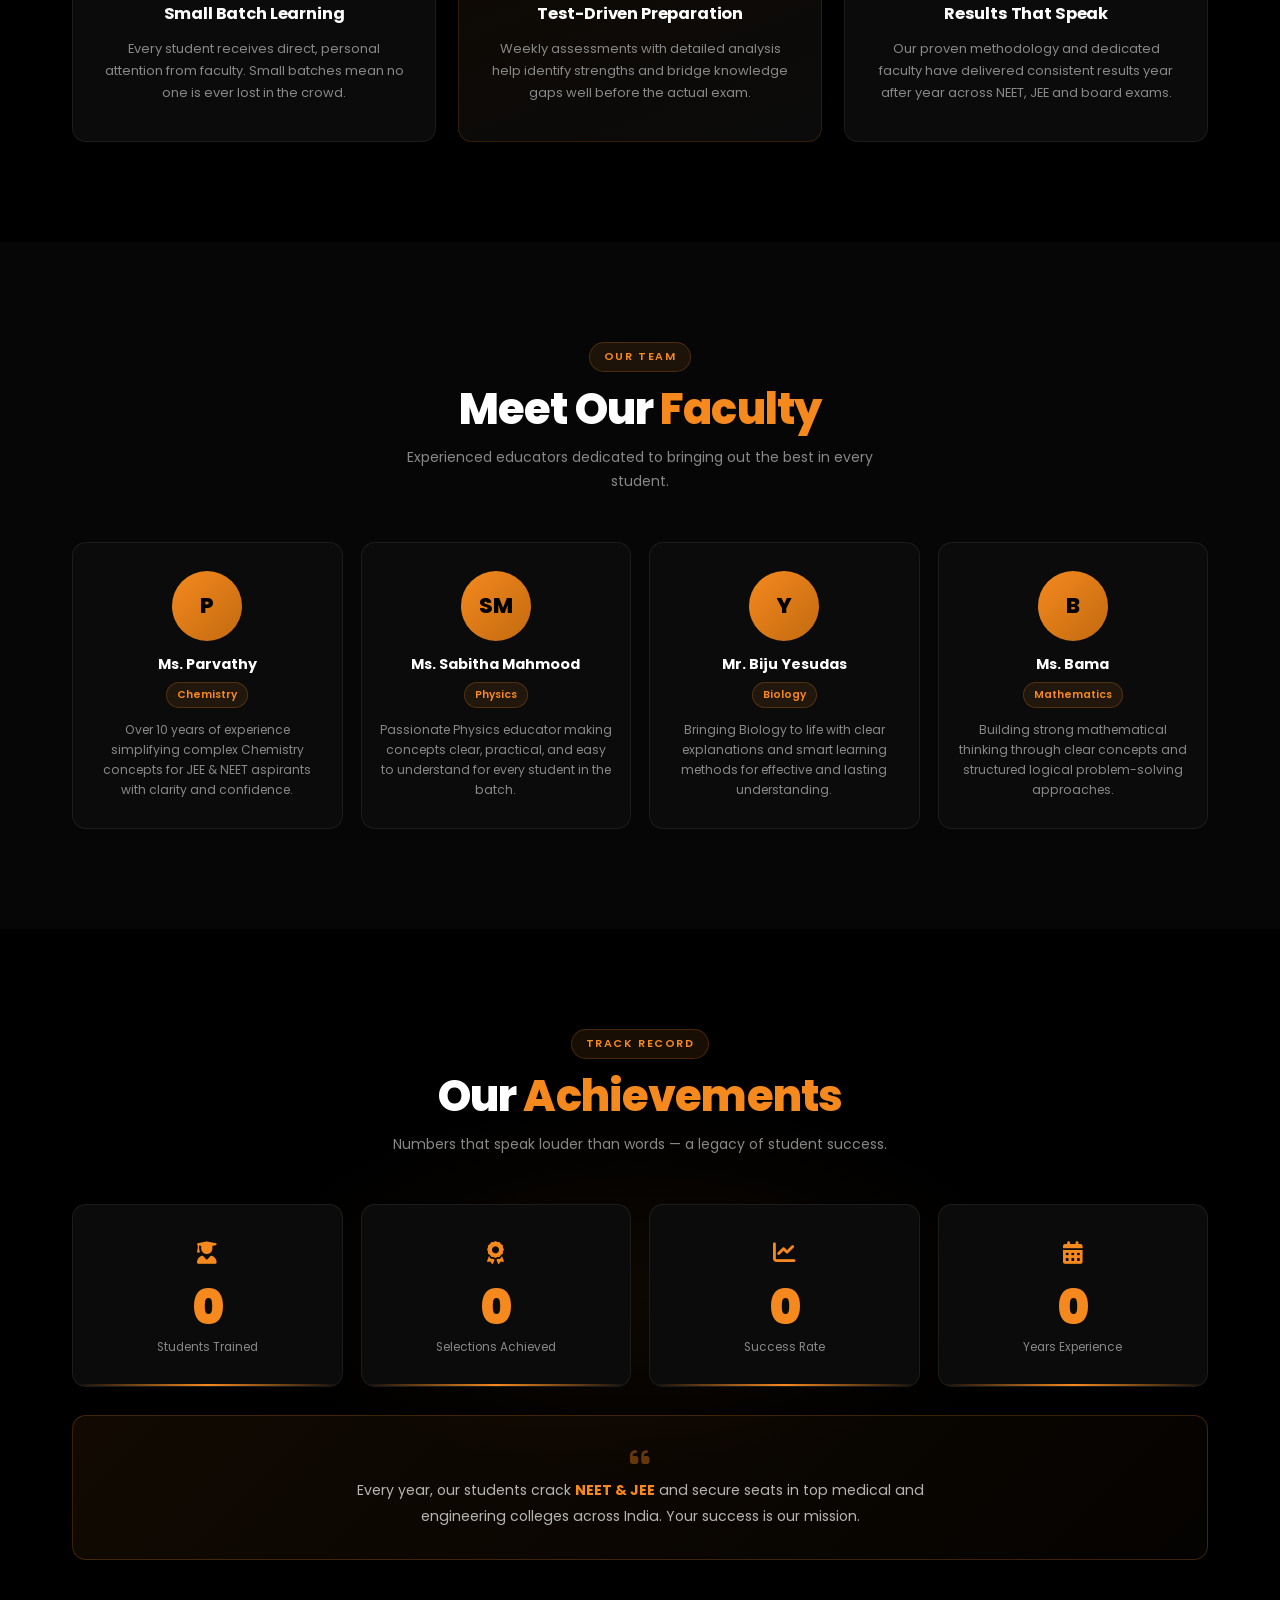
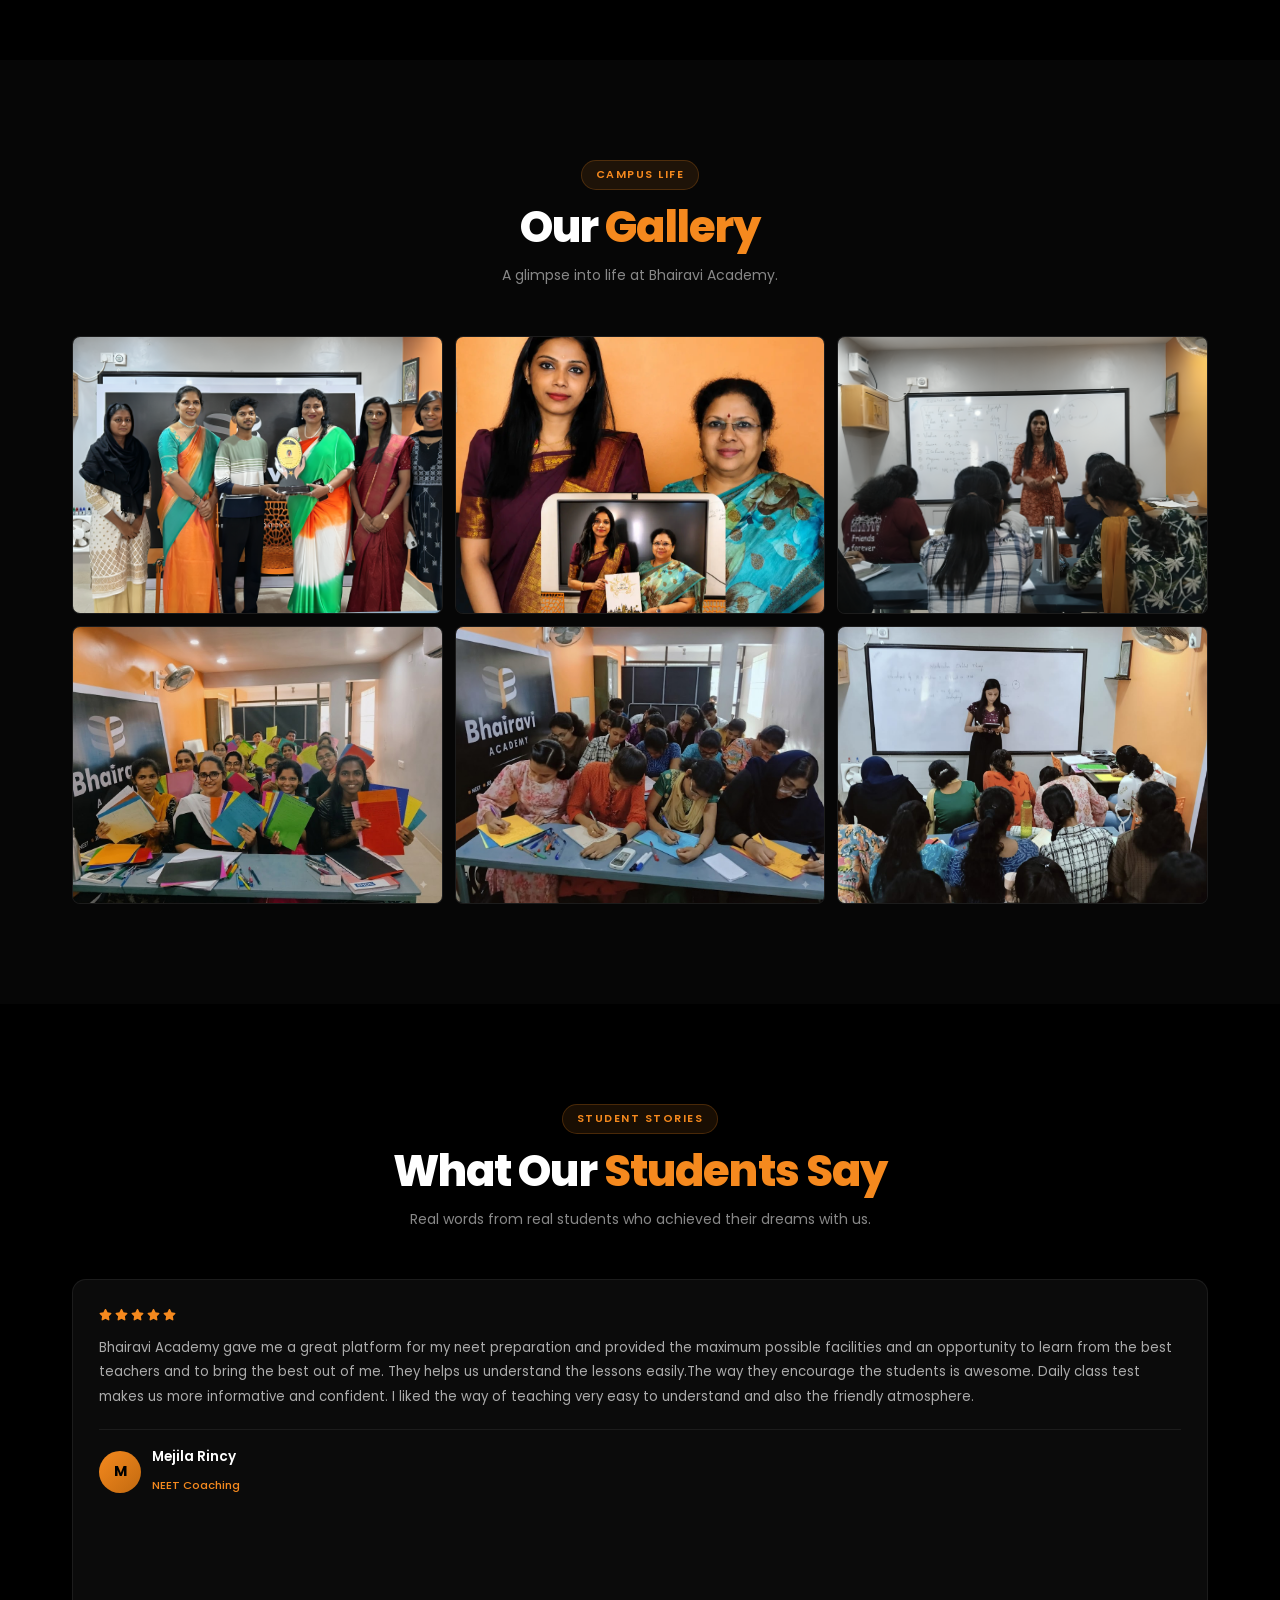
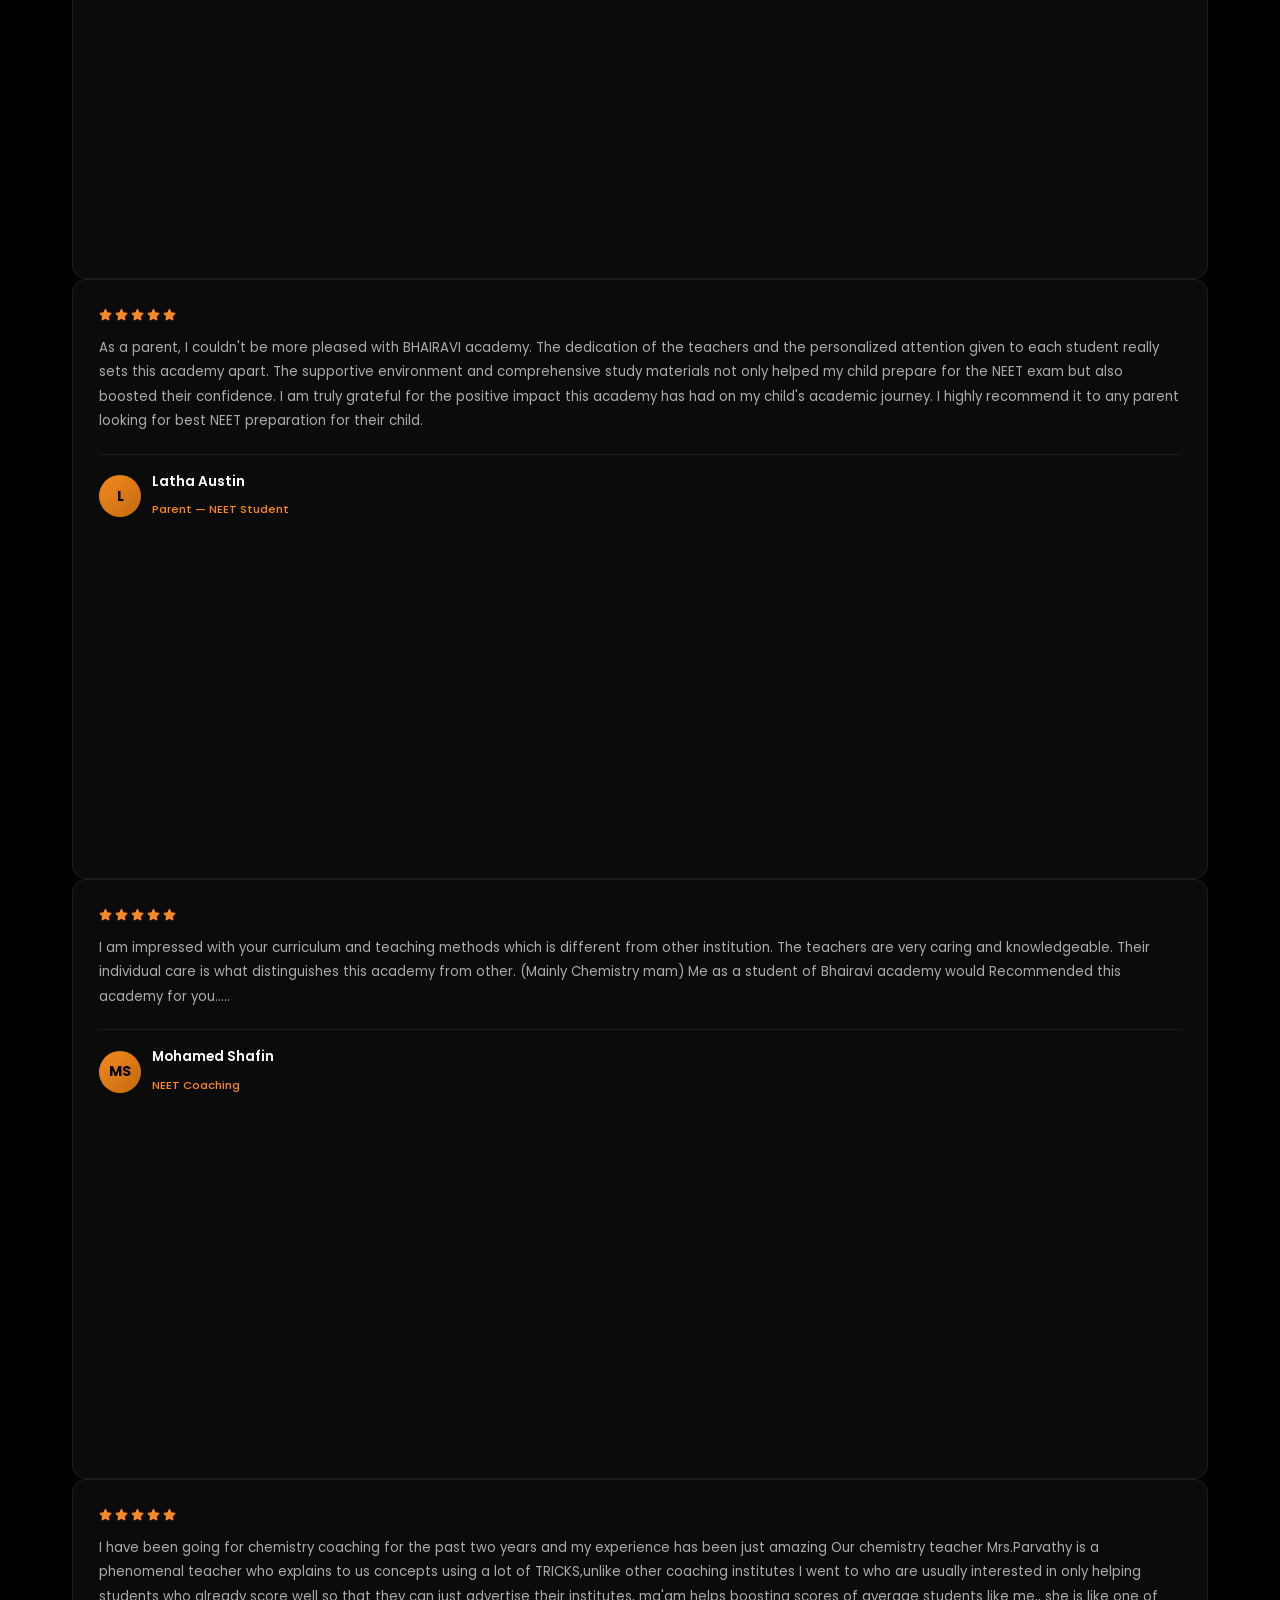
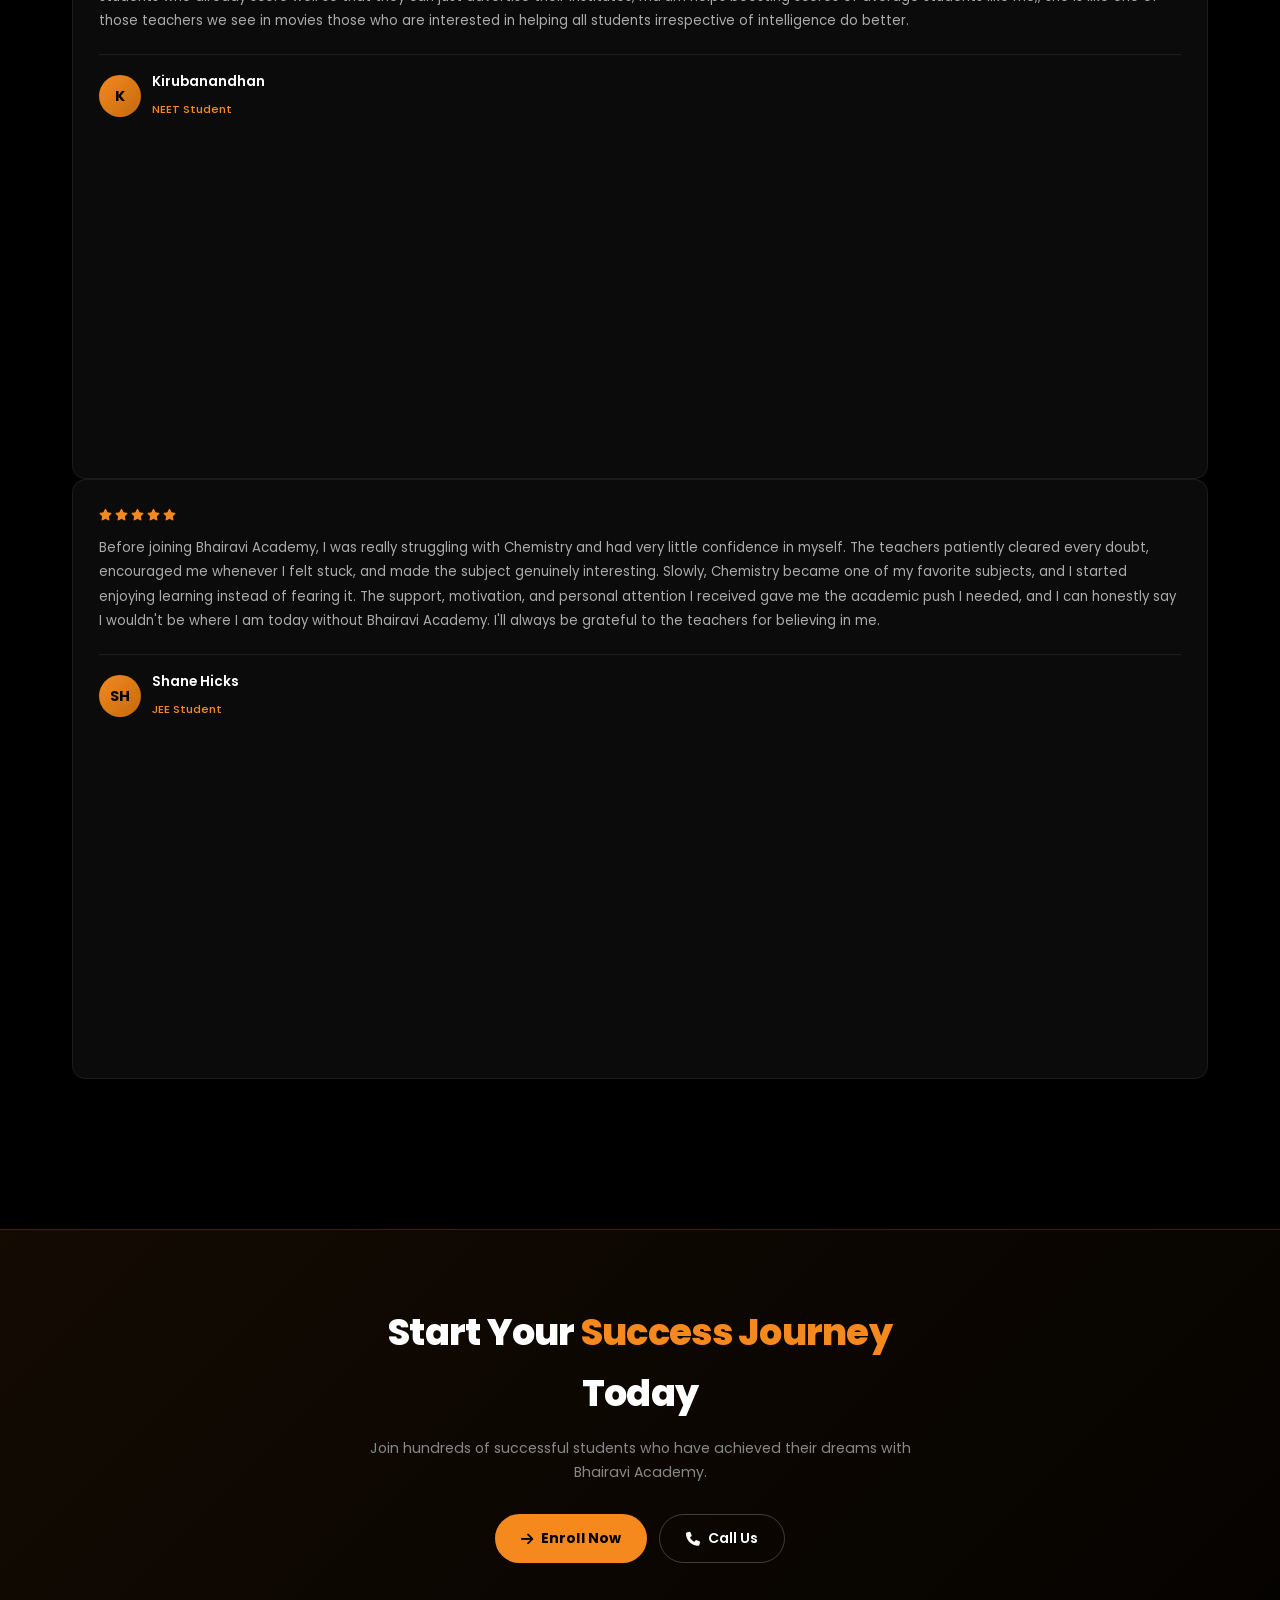
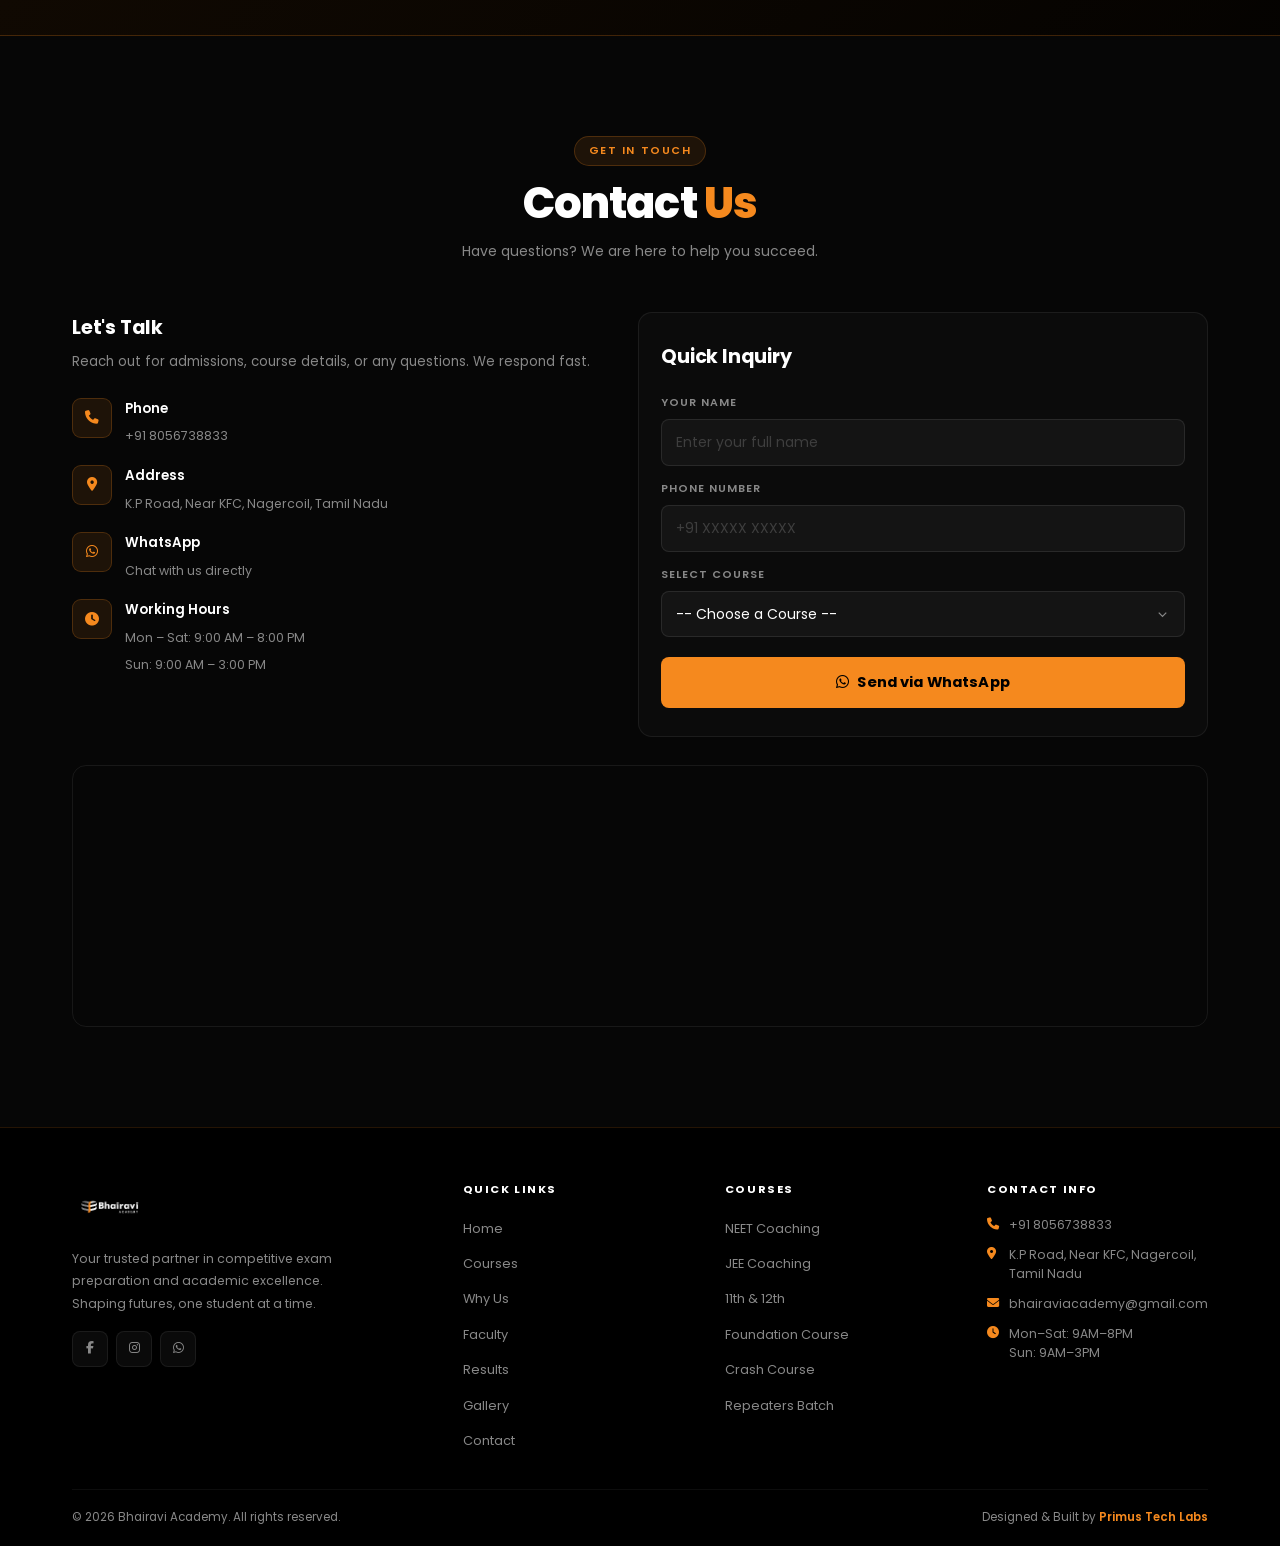
==== commit fe8403a0: "Gallery Updated" ====
--- a/index.html
+++ b/index.html
@@ -8,22 +8,26 @@
     <!-- Prevent any mobile viewport-timing mis-paint from ever
          being visible: hide page until layout is confirmed settled,
          then reveal. Hard 1.2s fallback so it can never stay blank. -->
-    <style>html{visibility:hidden}</style>
+    <style>
+        html {
+            visibility: hidden
+        }
+    </style>
     <script>
-    (function () {
-        function reveal() { document.documentElement.style.visibility = 'visible'; }
-        function whenReady() {
-            requestAnimationFrame(function () {
-                requestAnimationFrame(reveal);
-            });
-        }
-        if (document.readyState === 'loading') {
-            document.addEventListener('DOMContentLoaded', whenReady);
-        } else {
-            whenReady();
-        }
-        setTimeout(reveal, 1200);
-    })();
+        (function () {
+            function reveal() { document.documentElement.style.visibility = 'visible'; }
+            function whenReady() {
+                requestAnimationFrame(function () {
+                    requestAnimationFrame(reveal);
+                });
+            }
+            if (document.readyState === 'loading') {
+                document.addEventListener('DOMContentLoaded', whenReady);
+            } else {
+                whenReady();
+            }
+            setTimeout(reveal, 1200);
+        })();
     </script>
     <meta name="description"
         content="Bhairavi Academy - Expert NEET & JEE Coaching in Nagercoil. 90% Success Rate, Expert Faculty, Small Batches.">
@@ -54,9 +58,9 @@
     <meta name="twitter:image" content="https://bhairaviacademy.com/og-image.png">
 
     <!-- Favicons -->
-    <link rel="icon" type="image/png" href="/favicon.png">
-    <link rel="apple-touch-icon" href="/apple-touch-icon.png">
-    <link rel="manifest" href="/site.webmanifest">
+    <link rel="icon" type="image/png" href="favicon.png">
+    <link rel="apple-touch-icon" href="apple-touch-icon.png">
+    <link rel="manifest" href="site.webmanifest">
 
     <!-- Structured Data -->
     <script type="application/ld+json">
@@ -187,18 +191,13 @@
                 </div>
                 <div class="hero-stats">
                     <div class="hero-stat">
-                        <strong>700+</strong>
+                        <strong>1000+</strong>
                         <span>Students Trained</span>
                     </div>
                     <div class="hero-stat-divider"></div>
                     <div class="hero-stat">
-                        <strong>90%</strong>
+                        <strong>95%</strong>
                         <span>Success Rate</span>
-                    </div>
-                    <div class="hero-stat-divider"></div>
-                    <div class="hero-stat">
-                        <strong>7+</strong>
-                        <span>Expert Faculty</span>
                     </div>
                 </div>
             </div>
@@ -297,13 +296,13 @@
             <div class="why-grid">
                 <div class="why-image-col" data-aos="fade-right">
                     <div class="why-image-wrap">
-                        <img src="./images/about.png" alt="Students learning at Bhairavi Academy">
+                        <img src="./images/gallery5.png" alt="Students learning at Bhairavi Academy">
                         <div class="why-badge">
                             <div class="why-badge-icon">
                                 <i class="fas fa-trophy"></i>
                             </div>
                             <div class="why-badge-text">
-                                <strong>90% Success Rate</strong>
+                                <strong>95% Success Rate</strong>
                                 <span>Consistently, year after year</span>
                             </div>
                         </div>
@@ -326,7 +325,7 @@
                             <div class="why-icon"><i class="fas fa-chart-line"></i></div>
                             <div class="why-text">
                                 <h4>Proven Results</h4>
-                                <p>90% success rate with students placed in top medical &amp; engineering colleges</p>
+                                <p>95% success rate with students placed in top medical &amp; engineering colleges</p>
                             </div>
                         </div>
                         <div class="why-feature">
@@ -397,7 +396,7 @@
                     <div class="feature-icon-wrap">
                         <i class="fas fa-trophy"></i>
                     </div>
-                    <div class="feature-stat">90%</div>
+                    <div class="feature-stat">95%</div>
                     <div class="feature-stat-label">Consistent Success Rate</div>
                     <h3 class="feature-title">Results That Speak</h3>
                     <p class="feature-desc">Our proven methodology and dedicated faculty have delivered consistent
@@ -433,7 +432,7 @@
                 </div>
                 <div class="faculty-card" data-aos="fade-up" data-aos-delay="160">
                     <div class="faculty-avatar">Y</div>
-                    <h3 class="faculty-name">Mr. Yesudas</h3>
+                    <h3 class="faculty-name">Mr. Biju Yesudas</h3>
                     <span class="faculty-badge">Biology</span>
                     <p class="faculty-bio">Bringing Biology to life with clear explanations and smart learning methods
                         for effective and lasting understanding.</p>
@@ -461,17 +460,17 @@
             <div class="stats-grid">
                 <div class="stat-card" data-aos="fade-up" data-aos-delay="0">
                     <div class="stat-icon"><i class="fas fa-user-graduate"></i></div>
-                    <div class="stat-num" data-target="700" data-suffix="+">0</div>
+                    <div class="stat-num" data-target="1000" data-suffix="+">0</div>
                     <div class="stat-label">Students Trained</div>
                 </div>
                 <div class="stat-card" data-aos="fade-up" data-aos-delay="80">
                     <div class="stat-icon"><i class="fas fa-award"></i></div>
-                    <div class="stat-num" data-target="500" data-suffix="+">0</div>
+                    <div class="stat-num" data-target="900" data-suffix="+">0</div>
                     <div class="stat-label">Selections Achieved</div>
                 </div>
                 <div class="stat-card" data-aos="fade-up" data-aos-delay="160">
                     <div class="stat-icon"><i class="fas fa-chart-line"></i></div>
-                    <div class="stat-num" data-target="90" data-suffix="%">0</div>
+                    <div class="stat-num" data-target="95" data-suffix="%">0</div>
                     <div class="stat-label">Success Rate</div>
                 </div>
                 <div class="stat-card" data-aos="fade-up" data-aos-delay="240">
@@ -506,8 +505,21 @@
                     <img src="./images/gallery2.png" alt="Bhairavi Academy">
                     <div class="gallery-overlay"><i class="fas fa-expand-alt"></i></div>
                 </div>
+                
                 <div class="gallery-item" data-index="2">
                     <img src="./images/gallery3.png" alt="Bhairavi Academy">
+                    <div class="gallery-overlay"><i class="fas fa-expand-alt"></i></div>
+                </div>
+                <div class="gallery-item" data-index="3">
+                    <img src="./images/gallery4.png" alt="Bhairavi Academy">
+                    <div class="gallery-overlay"><i class="fas fa-expand-alt"></i></div>
+                </div>
+                <div class="gallery-item" data-index="4">
+                    <img src="./images/gallery5.png" alt="Bhairavi Academy">
+                    <div class="gallery-overlay"><i class="fas fa-expand-alt"></i></div>
+                </div>
+                <div class="gallery-item" data-index="5">
+                    <img src="./images/gallery6.png" alt="Bhairavi Academy">
                     <div class="gallery-overlay"><i class="fas fa-expand-alt"></i></div>
                 </div>
             </div>
@@ -743,10 +755,9 @@
             </div>
             <div class="contact-map" data-aos="fade-up">
                 <iframe
-                    src="https://www.google.com/maps/embed?pb=!1m18!1m12!1m3!1d3945.0373891456627!2d77.41427!3d8.17286!2m3!1f0!2f0!3f0!3m2!1i1024!2i768!4f13.1!3m3!1m2!1s0x3b0441e5e5e5e5e5%3A0x0!2sKP%20Road%20Nagercoil!5e0!3m2!1sen!2sin!4v1234567890"
-                    allowfullscreen loading="lazy" referrerpolicy="no-referrer-when-downgrade"
-                    title="Bhairavi Academy Location">
-                </iframe>
+                    src="https://www.google.com/maps/embed?pb=!1m18!1m12!1m3!1d3949.2174448647206!2d77.41497167500917!3d8.18083709185049!2m3!1f0!2f0!3f0!3m2!1i1024!2i768!4f13.1!3m3!1m2!1s0x3b04f1b89ee9f313%3A0x56e2430e9cc0a1f2!2sBhairavi%20Academy!5e0!3m2!1sen!2sin!4v1786639833093!5m2!1sen!2sin"
+                    style="border:0;" allowfullscreen="" loading="lazy"
+                    referrerpolicy="strict-origin-when-cross-origin"></iframe>
             </div>
         </div>
     </section>
@@ -809,7 +820,7 @@
                         </div>
                         <div class="footer-contact-item">
                             <i class="fas fa-envelope"></i>
-                            <span>bhairavi.academy@gmail.com</span>
+                            <span>bhairaviacademy@gmail.com</span>
                         </div>
                         <div class="footer-contact-item">
                             <i class="fas fa-clock"></i>
@@ -820,7 +831,6 @@
             </div>
             <div class="footer-bottom">
                 <p>&copy; 2026 Bhairavi Academy. All rights reserved.</p>
-                <!-- Update the href below to your Primus Tech Labs live URL -->
                 <p>Designed &amp; Built by <a href="https://www.primustechlabs.in" target="_blank" rel="noopener">Primus
                         Tech Labs</a></p>
             </div>
--- a/style.css
+++ b/style.css
@@ -221,8 +221,6 @@
 
 .navbar.scrolled {
     background: #000000;
-    backdrop-filter: blur(20px);
-    -webkit-backdrop-filter: blur(20px);
     border-bottom: 1px solid var(--clr-accent-bd);
     padding: 8px 0;
 }
